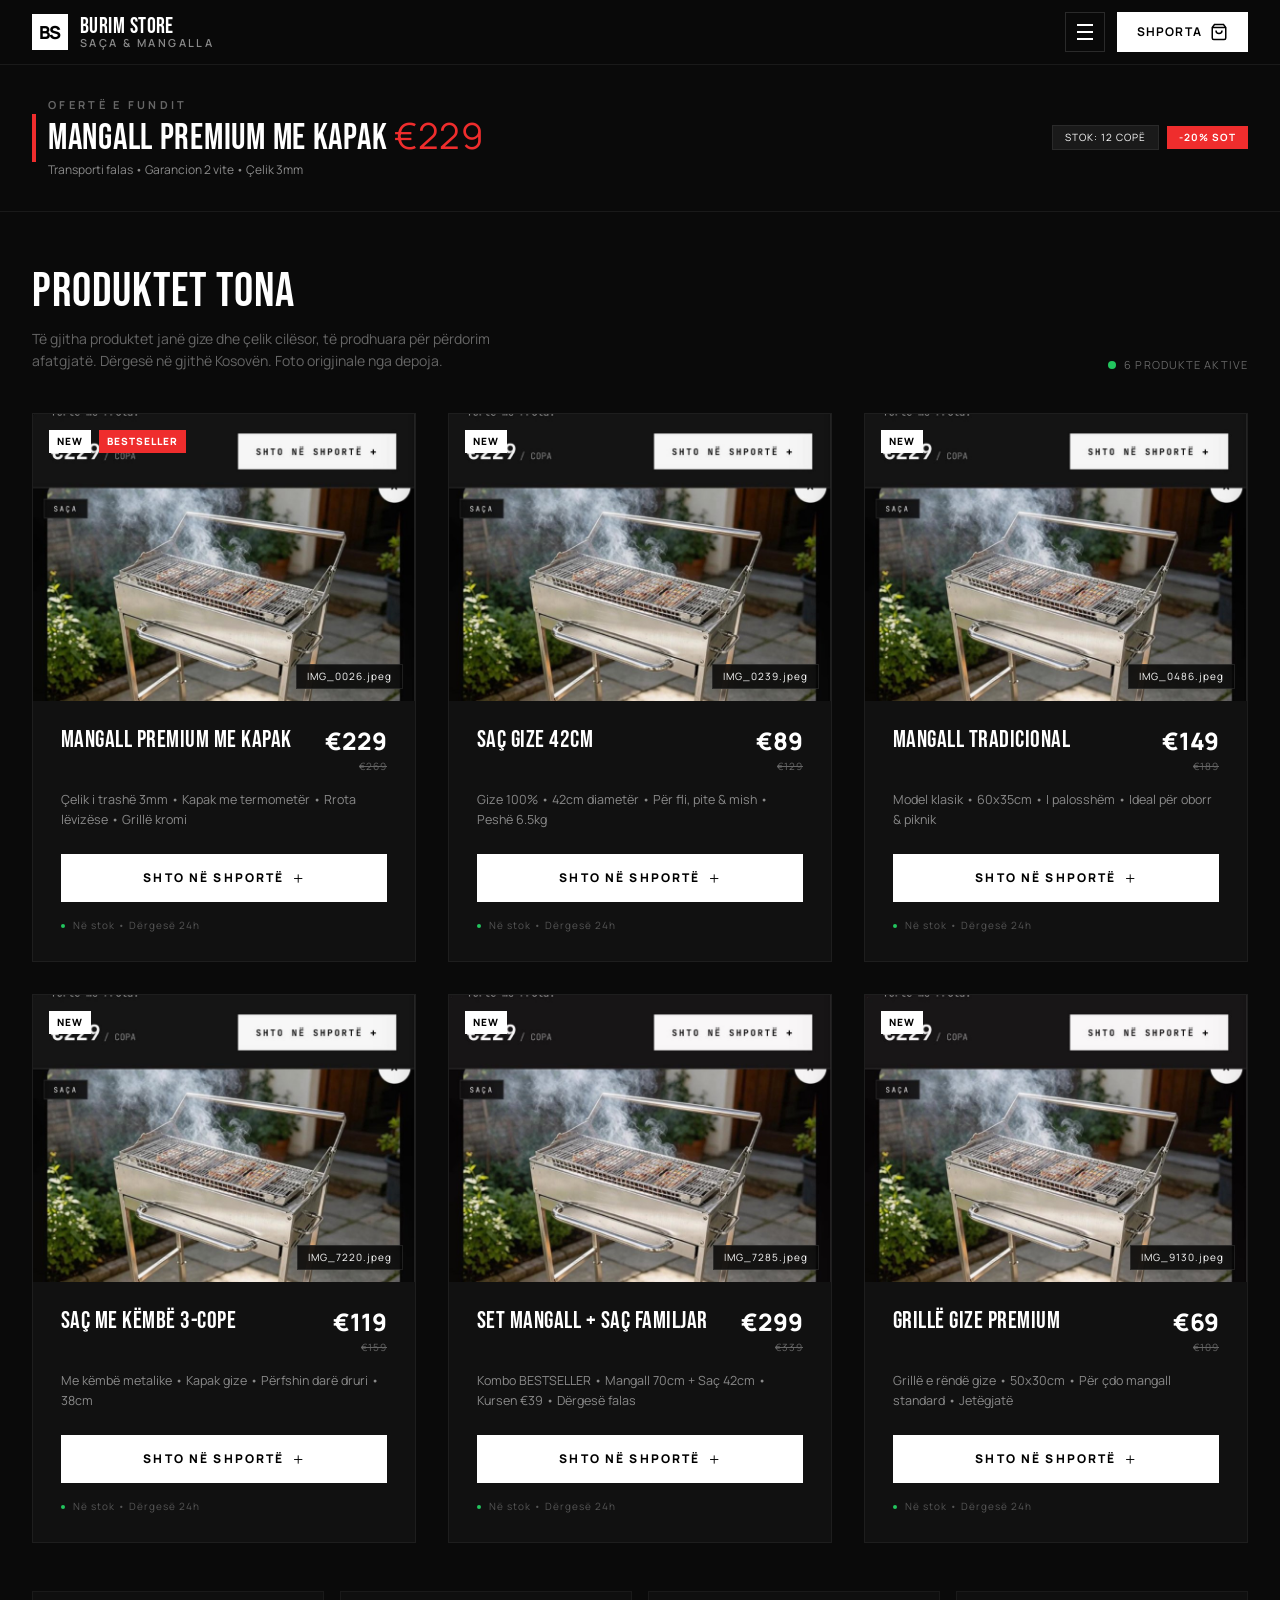
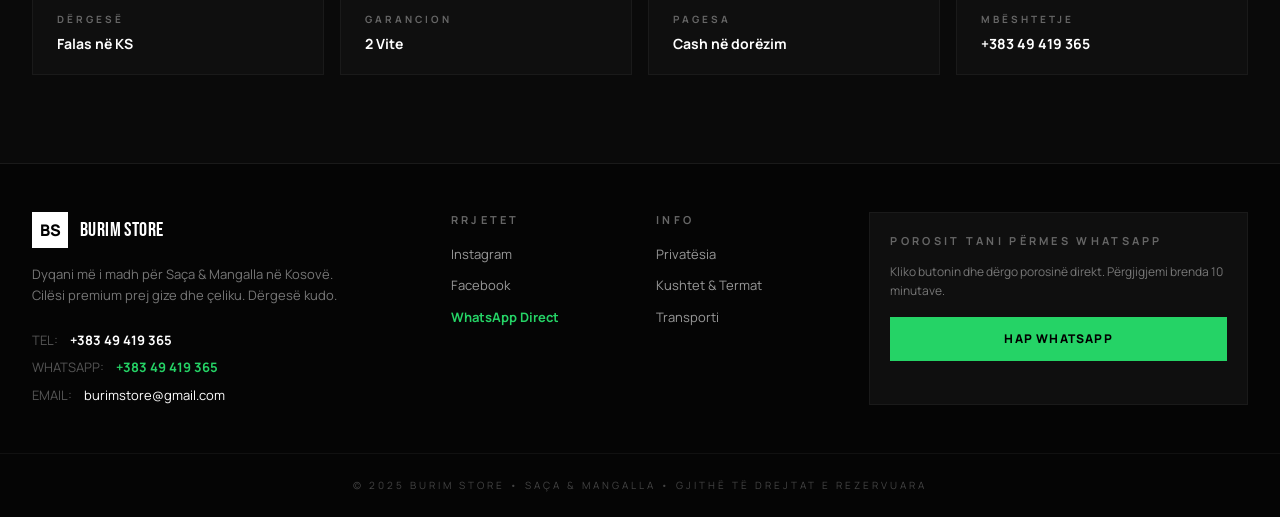
==== Index.html @ 08194bde "Create Index.html" ====
<html lang="en"><head><style>
@font-face {
  font-family: "Optimistic";
  font-style: normal;
  font-weight: 400 600;
  font-display: swap;
  src: url("/fonts/OptimisticAI_VF_Optimized.woff2") format("woff2");
}
@font-face {
  font-family: "Optimistic Mono";
  font-style: normal;
  font-weight: 400;
  font-display: swap;
  src: url("/fonts/OptimisticMono_W_TextRegular.woff2") format("woff2");
}
:where(html) {
  font-family: "Optimistic", system-ui, sans-serif;
}
:where(code, pre, kbd, samp) {
  font-family: "Optimistic Mono", ui-monospace, monospace;
}
</style>
  <meta charset="UTF-8">
  <meta name="viewport" content="width=device-width, initial-scale=1">
  <title>React Artifact</title>
  <style>@import url("https://fonts.googleapis.com/css2?family=Bebas+Neue&family=Manrope:wght@400;600;700&display=swap");*,:after,:before{--tw-border-spacing-x:0;--tw-border-spacing-y:0;--tw-translate-x:0;--tw-translate-y:0;--tw-rotate:0;--tw-skew-x:0;--tw-skew-y:0;--tw-scale-x:1;--tw-scale-y:1;--tw-pan-x: ;--tw-pan-y: ;--tw-pinch-zoom: ;--tw-scroll-snap-strictness:proximity;--tw-gradient-from-position: ;--tw-gradient-via-position: ;--tw-gradient-to-position: ;--tw-ordinal: ;--tw-slashed-zero: ;--tw-numeric-figure: ;--tw-numeric-spacing: ;--tw-numeric-fraction: ;--tw-ring-inset: ;--tw-ring-offset-width:0px;--tw-ring-offset-color:#fff;--tw-ring-color:rgba(59,130,246,.5);--tw-ring-offset-shadow:0 0 #0000;--tw-ring-shadow:0 0 #0000;--tw-shadow:0 0 #0000;--tw-shadow-colored:0 0 #0000;--tw-blur: ;--tw-brightness: ;--tw-contrast: ;--tw-grayscale: ;--tw-hue-rotate: ;--tw-invert: ;--tw-saturate: ;--tw-sepia: ;--tw-drop-shadow: ;--tw-backdrop-blur: ;--tw-backdrop-brightness: ;--tw-backdrop-contrast: ;--tw-backdrop-grayscale: ;--tw-backdrop-hue-rotate: ;--tw-backdrop-invert: ;--tw-backdrop-opacity: ;--tw-backdrop-saturate: ;--tw-backdrop-sepia: ;--tw-contain-size: ;--tw-contain-layout: ;--tw-contain-paint: ;--tw-contain-style: }::backdrop{--tw-border-spacing-x:0;--tw-border-spacing-y:0;--tw-translate-x:0;--tw-translate-y:0;--tw-rotate:0;--tw-skew-x:0;--tw-skew-y:0;--tw-scale-x:1;--tw-scale-y:1;--tw-pan-x: ;--tw-pan-y: ;--tw-pinch-zoom: ;--tw-scroll-snap-strictness:proximity;--tw-gradient-from-position: ;--tw-gradient-via-position: ;--tw-gradient-to-position: ;--tw-ordinal: ;--tw-slashed-zero: ;--tw-numeric-figure: ;--tw-numeric-spacing: ;--tw-numeric-fraction: ;--tw-ring-inset: ;--tw-ring-offset-width:0px;--tw-ring-offset-color:#fff;--tw-ring-color:rgba(59,130,246,.5);--tw-ring-offset-shadow:0 0 #0000;--tw-ring-shadow:0 0 #0000;--tw-shadow:0 0 #0000;--tw-shadow-colored:0 0 #0000;--tw-blur: ;--tw-brightness: ;--tw-contrast: ;--tw-grayscale: ;--tw-hue-rotate: ;--tw-invert: ;--tw-saturate: ;--tw-sepia: ;--tw-drop-shadow: ;--tw-backdrop-blur: ;--tw-backdrop-brightness: ;--tw-backdrop-contrast: ;--tw-backdrop-grayscale: ;--tw-backdrop-hue-rotate: ;--tw-backdrop-invert: ;--tw-backdrop-opacity: ;--tw-backdrop-saturate: ;--tw-backdrop-sepia: ;--tw-contain-size: ;--tw-contain-layout: ;--tw-contain-paint: ;--tw-contain-style: }

/*! tailwindcss v3.4.18 | MIT License | https://tailwindcss.com*/*,:after,:before{box-sizing:border-box;border:0 solid #e5e7eb}:after,:before{--tw-content:""}:host,html{line-height:1.5;-webkit-text-size-adjust:100%;-moz-tab-size:4;-o-tab-size:4;tab-size:4;font-family:ui-sans-serif,system-ui,sans-serif,Apple Color Emoji,Segoe UI Emoji,Segoe UI Symbol,Noto Color Emoji;font-feature-settings:normal;font-variation-settings:normal;-webkit-tap-highlight-color:transparent}body{margin:0;line-height:inherit}hr{height:0;color:inherit;border-top-width:1px}abbr:where([title]){-webkit-text-decoration:underline dotted;text-decoration:underline dotted}h1,h2,h3,h4,h5,h6{font-size:inherit;font-weight:inherit}a{color:inherit;text-decoration:inherit}b,strong{font-weight:bolder}code,kbd,pre,samp{font-family:ui-monospace,SFMono-Regular,Menlo,Monaco,Consolas,Liberation Mono,Courier New,monospace;font-feature-settings:normal;font-variation-settings:normal;font-size:1em}small{font-size:80%}sub,sup{font-size:75%;line-height:0;position:relative;vertical-align:baseline}sub{bottom:-.25em}sup{top:-.5em}table{text-indent:0;border-color:inherit;border-collapse:collapse}button,input,optgroup,select,textarea{font-family:inherit;font-feature-settings:inherit;font-variation-settings:inherit;font-size:100%;font-weight:inherit;line-height:inherit;letter-spacing:inherit;color:inherit;margin:0;padding:0}button,select{text-transform:none}button,input:where([type=button]),input:where([type=reset]),input:where([type=submit]){-webkit-appearance:button;background-color:transparent;background-image:none}:-moz-focusring{outline:auto}:-moz-ui-invalid{box-shadow:none}progress{vertical-align:baseline}::-webkit-inner-spin-button,::-webkit-outer-spin-button{height:auto}[type=search]{-webkit-appearance:textfield;outline-offset:-2px}::-webkit-search-decoration{-webkit-appearance:none}::-webkit-file-upload-button{-webkit-appearance:button;font:inherit}summary{display:list-item}blockquote,dd,dl,figure,h1,h2,h3,h4,h5,h6,hr,p,pre{margin:0}fieldset{margin:0}fieldset,legend{padding:0}menu,ol,ul{list-style:none;margin:0;padding:0}dialog{padding:0}textarea{resize:vertical}input::-moz-placeholder,textarea::-moz-placeholder{opacity:1;color:#9ca3af}input::placeholder,textarea::placeholder{opacity:1;color:#9ca3af}[role=button],button{cursor:pointer}:disabled{cursor:default}audio,canvas,embed,iframe,img,object,svg,video{display:block;vertical-align:middle}img,video{max-width:100%;height:auto}[hidden]:where(:not([hidden=until-found])){display:none}.container{width:100%}@media (min-width:640px){.container{max-width:640px}}@media (min-width:768px){.container{max-width:768px}}@media (min-width:1024px){.container{max-width:1024px}}@media (min-width:1280px){.container{max-width:1280px}}@media (min-width:1536px){.container{max-width:1536px}}.visible{visibility:visible}.invisible{visibility:hidden}.fixed{position:fixed}.absolute{position:absolute}.relative{position:relative}.sticky{position:sticky}.inset-0{inset:0}.-right-2{right:-.5rem}.-top-2{top:-.5rem}.bottom-3{bottom:.75rem}.bottom-6{bottom:1.5rem}.left-1\/2{left:50%}.left-4{left:1rem}.right-0{right:0}.right-3{right:.75rem}.top-0{top:0}.top-4{top:1rem}.z-40{z-index:40}.z-\[60\]{z-index:60}.z-\[80\]{z-index:80}.mx-auto{margin-left:auto;margin-right:auto}.mb-10{margin-bottom:2.5rem}.mb-4{margin-bottom:1rem}.ml-auto{margin-left:auto}.mt-1{margin-top:.25rem}.mt-1\.5{margin-top:.375rem}.mt-12{margin-top:3rem}.mt-2{margin-top:.5rem}.mt-3{margin-top:.75rem}.mt-4{margin-top:1rem}.mt-6{margin-top:1.5rem}.mt-8{margin-top:2rem}.block{display:block}.flex{display:flex}.grid{display:grid}.hidden{display:none}.aspect-\[4\/3\]{aspect-ratio:4/3}.h-1{height:.25rem}.h-10{height:2.5rem}.h-11{height:2.75rem}.h-12{height:3rem}.h-16{height:4rem}.h-2{height:.5rem}.h-20{height:5rem}.h-5{height:1.25rem}.h-7{height:1.75rem}.h-8{height:2rem}.h-9{height:2.25rem}.h-\[2px\]{height:2px}.h-\[48px\]{height:48px}.h-\[52px\]{height:52px}.h-\[64px\]{height:64px}.h-full{height:100%}.min-h-screen{min-height:100vh}.w-1{width:.25rem}.w-10{width:2.5rem}.w-16{width:4rem}.w-2{width:.5rem}.w-20{width:5rem}.w-4{width:1rem}.w-5{width:1.25rem}.w-7{width:1.75rem}.w-8{width:2rem}.w-9{width:2.25rem}.w-full{width:100%}.min-w-0{min-width:0}.max-w-\[1320px\]{max-width:1320px}.max-w-\[320px\]{max-width:320px}.max-w-\[520px\]{max-width:520px}.flex-1{flex:1 1 0%}.-translate-x-1\/2{--tw-translate-x:-50%}.-translate-x-1\/2,.translate-x-0{transform:translate(var(--tw-translate-x),var(--tw-translate-y)) rotate(var(--tw-rotate)) skewX(var(--tw-skew-x)) skewY(var(--tw-skew-y)) scaleX(var(--tw-scale-x)) scaleY(var(--tw-scale-y))}.translate-x-0{--tw-translate-x:0px}.translate-x-full{--tw-translate-x:100%;transform:translate(var(--tw-translate-x),var(--tw-translate-y)) rotate(var(--tw-rotate)) skewX(var(--tw-skew-x)) skewY(var(--tw-skew-y)) scaleX(var(--tw-scale-x)) scaleY(var(--tw-scale-y))}@keyframes pulse{50%{opacity:.5}}.animate-pulse{animation:pulse 2s cubic-bezier(.4,0,.6,1) infinite}.grid-cols-1{grid-template-columns:repeat(1,minmax(0,1fr))}.grid-cols-2{grid-template-columns:repeat(2,minmax(0,1fr))}.flex-col{flex-direction:column}.items-start{align-items:flex-start}.items-center{align-items:center}.justify-center{justify-content:center}.justify-between{justify-content:space-between}.gap-10{gap:2.5rem}.gap-2{gap:.5rem}.gap-3{gap:.75rem}.gap-4{gap:1rem}.gap-6{gap:1.5rem}.gap-8{gap:2rem}.gap-\[5px\]{gap:5px}.space-y-2>:not([hidden])~:not([hidden]){--tw-space-y-reverse:0;margin-top:calc(.5rem*(1 - var(--tw-space-y-reverse)));margin-bottom:calc(.5rem*var(--tw-space-y-reverse))}.space-y-3>:not([hidden])~:not([hidden]){--tw-space-y-reverse:0;margin-top:calc(.75rem*(1 - var(--tw-space-y-reverse)));margin-bottom:calc(.75rem*var(--tw-space-y-reverse))}.space-y-4>:not([hidden])~:not([hidden]){--tw-space-y-reverse:0;margin-top:calc(1rem*(1 - var(--tw-space-y-reverse)));margin-bottom:calc(1rem*var(--tw-space-y-reverse))}.divide-y>:not([hidden])~:not([hidden]){--tw-divide-y-reverse:0;border-top-width:calc(1px*(1 - var(--tw-divide-y-reverse)));border-bottom-width:calc(1px*var(--tw-divide-y-reverse))}.divide-\[\#1a1a1a\]>:not([hidden])~:not([hidden]){--tw-divide-opacity:1;border-color:rgb(26 26 26/var(--tw-divide-opacity,1))}.overflow-hidden{overflow:hidden}.overflow-y-auto{overflow-y:auto}.overflow-x-clip{overflow-x:clip}.rounded-full{border-radius:9999px}.border{border-width:1px}.border-b{border-bottom-width:1px}.border-l{border-left-width:1px}.border-t{border-top-width:1px}.border-\[\#111\]{--tw-border-opacity:1;border-color:rgb(17 17 17/var(--tw-border-opacity,1))}.border-\[\#1a1a1a\]{--tw-border-opacity:1;border-color:rgb(26 26 26/var(--tw-border-opacity,1))}.border-\[\#1e1e1e\]{--tw-border-opacity:1;border-color:rgb(30 30 30/var(--tw-border-opacity,1))}.border-\[\#1f1f1f\]{--tw-border-opacity:1;border-color:rgb(31 31 31/var(--tw-border-opacity,1))}.border-\[\#2a2a2a\]{--tw-border-opacity:1;border-color:rgb(42 42 42/var(--tw-border-opacity,1))}.border-black\/10{border-color:rgba(0,0,0,.1)}.border-white\/10{border-color:hsla(0,0%,100%,.1)}.bg-\[\#050505\]{--tw-bg-opacity:1;background-color:rgb(5 5 5/var(--tw-bg-opacity,1))}.bg-\[\#0a0a0a\]{--tw-bg-opacity:1;background-color:rgb(10 10 10/var(--tw-bg-opacity,1))}.bg-\[\#0a0a0a\]\/95{background-color:hsla(0,0%,4%,.95)}.bg-\[\#0f0f0f\]{--tw-bg-opacity:1;background-color:rgb(15 15 15/var(--tw-bg-opacity,1))}.bg-\[\#111111\],.bg-\[\#111\]{--tw-bg-opacity:1;background-color:rgb(17 17 17/var(--tw-bg-opacity,1))}.bg-\[\#1a1a1a\]{--tw-bg-opacity:1;background-color:rgb(26 26 26/var(--tw-bg-opacity,1))}.bg-\[\#25D366\]{--tw-bg-opacity:1;background-color:rgb(37 211 102/var(--tw-bg-opacity,1))}.bg-\[\#ef2d2d\]{--tw-bg-opacity:1;background-color:rgb(239 45 45/var(--tw-bg-opacity,1))}.bg-black\/70{background-color:rgba(0,0,0,.7)}.bg-black\/80{background-color:rgba(0,0,0,.8)}.bg-green-500{--tw-bg-opacity:1;background-color:rgb(34 197 94/var(--tw-bg-opacity,1))}.bg-white{--tw-bg-opacity:1;background-color:rgb(255 255 255/var(--tw-bg-opacity,1))}.object-cover{-o-object-fit:cover;object-fit:cover}.p-10{padding:2.5rem}.p-5{padding:1.25rem}.p-6{padding:1.5rem}.px-2{padding-left:.5rem;padding-right:.5rem}.px-2\.5{padding-left:.625rem;padding-right:.625rem}.px-3{padding-left:.75rem;padding-right:.75rem}.px-4{padding-left:1rem;padding-right:1rem}.px-5{padding-left:1.25rem;padding-right:1.25rem}.px-6{padding-left:1.5rem;padding-right:1.5rem}.py-1{padding-top:.25rem;padding-bottom:.25rem}.py-10{padding-top:2.5rem;padding-bottom:2.5rem}.py-12{padding-top:3rem;padding-bottom:3rem}.py-2{padding-top:.5rem;padding-bottom:.5rem}.py-3{padding-top:.75rem;padding-bottom:.75rem}.py-4{padding-top:1rem;padding-bottom:1rem}.py-5{padding-top:1.25rem;padding-bottom:1.25rem}.py-6{padding-top:1.5rem;padding-bottom:1.5rem}.text-left{text-align:left}.text-center{text-align:center}.text-right{text-align:right}.text-2xl{font-size:1.5rem;line-height:2rem}.text-\[10px\]{font-size:10px}.text-\[11px\]{font-size:11px}.text-\[12\.5px\]{font-size:12.5px}.text-\[12px\]{font-size:12px}.text-\[13px\]{font-size:13px}.text-\[14px\]{font-size:14px}.text-\[18px\]{font-size:18px}.text-\[20px\]{font-size:20px}.text-\[22px\]{font-size:22px}.text-\[24px\]{font-size:24px}.text-\[28px\]{font-size:28px}.text-\[36px\]{font-size:36px}.font-black{font-weight:900}.font-bold{font-weight:700}.font-light{font-weight:300}.font-normal{font-weight:400}.font-semibold{font-weight:600}.leading-\[0\.95\]{line-height:.95}.leading-\[1\.1\]{line-height:1.1}.leading-none{line-height:1}.leading-relaxed{line-height:1.625}.tracking-\[0\.02em\]{letter-spacing:.02em}.tracking-\[0\.04em\]{letter-spacing:.04em}.tracking-\[0\.15em\]{letter-spacing:.15em}.tracking-\[0\.18em\]{letter-spacing:.18em}.tracking-\[0\.22em\]{letter-spacing:.22em}.tracking-\[0\.2em\]{letter-spacing:.2em}.tracking-\[0\.3em\]{letter-spacing:.3em}.tracking-tighter{letter-spacing:-.05em}.tracking-wide{letter-spacing:.025em}.tracking-widest{letter-spacing:.1em}.text-\[\#25D366\]{--tw-text-opacity:1;color:rgb(37 211 102/var(--tw-text-opacity,1))}.text-\[\#444\]{--tw-text-opacity:1;color:rgb(68 68 68/var(--tw-text-opacity,1))}.text-\[\#555\]{--tw-text-opacity:1;color:rgb(85 85 85/var(--tw-text-opacity,1))}.text-\[\#666\]{--tw-text-opacity:1;color:rgb(102 102 102/var(--tw-text-opacity,1))}.text-\[\#777\]{--tw-text-opacity:1;color:rgb(119 119 119/var(--tw-text-opacity,1))}.text-\[\#8a8a8a\]{--tw-text-opacity:1;color:rgb(138 138 138/var(--tw-text-opacity,1))}.text-\[\#999\]{--tw-text-opacity:1;color:rgb(153 153 153/var(--tw-text-opacity,1))}.text-\[\#ef2d2d\]{--tw-text-opacity:1;color:rgb(239 45 45/var(--tw-text-opacity,1))}.text-black{--tw-text-opacity:1;color:rgb(0 0 0/var(--tw-text-opacity,1))}.text-white{--tw-text-opacity:1;color:rgb(255 255 255/var(--tw-text-opacity,1))}.line-through{text-decoration-line:line-through}.opacity-0{opacity:0}.opacity-100{opacity:1}.shadow-2xl{--tw-shadow:0 25px 50px -12px rgba(0,0,0,.25);--tw-shadow-colored:0 25px 50px -12px var(--tw-shadow-color);box-shadow:var(--tw-ring-offset-shadow,0 0 #0000),var(--tw-ring-shadow,0 0 #0000),var(--tw-shadow)}.filter{filter:var(--tw-blur) var(--tw-brightness) var(--tw-contrast) var(--tw-grayscale) var(--tw-hue-rotate) var(--tw-invert) var(--tw-saturate) var(--tw-sepia) var(--tw-drop-shadow)}.backdrop-blur{--tw-backdrop-blur:blur(8px)}.backdrop-blur,.backdrop-blur-md{backdrop-filter:var(--tw-backdrop-blur) var(--tw-backdrop-brightness) var(--tw-backdrop-contrast) var(--tw-backdrop-grayscale) var(--tw-backdrop-hue-rotate) var(--tw-backdrop-invert) var(--tw-backdrop-opacity) var(--tw-backdrop-saturate) var(--tw-backdrop-sepia)}.backdrop-blur-md{--tw-backdrop-blur:blur(12px)}.backdrop-blur-sm{--tw-backdrop-blur:blur(4px);backdrop-filter:var(--tw-backdrop-blur) var(--tw-backdrop-brightness) var(--tw-backdrop-contrast) var(--tw-backdrop-grayscale) var(--tw-backdrop-hue-rotate) var(--tw-backdrop-invert) var(--tw-backdrop-opacity) var(--tw-backdrop-saturate) var(--tw-backdrop-sepia)}.transition{transition-property:color,background-color,border-color,text-decoration-color,fill,stroke,opacity,box-shadow,transform,filter,backdrop-filter;transition-timing-function:cubic-bezier(.4,0,.2,1);transition-duration:.15s}.transition-colors{transition-property:color,background-color,border-color,text-decoration-color,fill,stroke;transition-timing-function:cubic-bezier(.4,0,.2,1);transition-duration:.15s}.transition-transform{transition-property:transform;transition-timing-function:cubic-bezier(.4,0,.2,1);transition-duration:.15s}.duration-300{transition-duration:.3s}.duration-700{transition-duration:.7s}:root{--bg:#0a0a0a;--surface:#111;--surface-2:#1a1a1a;--border:#232323;--text:#fff;--text-muted:#a1a1a1;--red:#ef2d2d;--whatsapp:#25d366}*{font-family:Manrope,system-ui,sans-serif}.display,h1,h2,h3{font-family:Bebas Neue,sans-serif;letter-spacing:.02em}body{background:var(--bg);color:var(--text);overflow-x:clip}::-webkit-scrollbar{width:6px}::-webkit-scrollbar-thumb{background:#333;border-radius:99px}.selection\:bg-white ::-moz-selection{--tw-bg-opacity:1;background-color:rgb(255 255 255/var(--tw-bg-opacity,1))}.selection\:bg-white ::selection{--tw-bg-opacity:1;background-color:rgb(255 255 255/var(--tw-bg-opacity,1))}.selection\:text-black ::-moz-selection{--tw-text-opacity:1;color:rgb(0 0 0/var(--tw-text-opacity,1))}.selection\:text-black ::selection{--tw-text-opacity:1;color:rgb(0 0 0/var(--tw-text-opacity,1))}.selection\:bg-white::-moz-selection{--tw-bg-opacity:1;background-color:rgb(255 255 255/var(--tw-bg-opacity,1))}.selection\:bg-white::selection{--tw-bg-opacity:1;background-color:rgb(255 255 255/var(--tw-bg-opacity,1))}.selection\:text-black::-moz-selection{--tw-text-opacity:1;color:rgb(0 0 0/var(--tw-text-opacity,1))}.selection\:text-black::selection{--tw-text-opacity:1;color:rgb(0 0 0/var(--tw-text-opacity,1))}.hover\:border-\[\#2a2a2a\]:hover{--tw-border-opacity:1;border-color:rgb(42 42 42/var(--tw-border-opacity,1))}.hover\:bg-\[\#1a1a1a\]:hover{--tw-bg-opacity:1;background-color:rgb(26 26 26/var(--tw-bg-opacity,1))}.hover\:bg-\[\#20bd5a\]:hover{--tw-bg-opacity:1;background-color:rgb(32 189 90/var(--tw-bg-opacity,1))}.hover\:bg-\[\#222\]:hover{--tw-bg-opacity:1;background-color:rgb(34 34 34/var(--tw-bg-opacity,1))}.hover\:bg-\[\#e5e5e5\]:hover{--tw-bg-opacity:1;background-color:rgb(229 229 229/var(--tw-bg-opacity,1))}.hover\:text-white:hover{--tw-text-opacity:1;color:rgb(255 255 255/var(--tw-text-opacity,1))}.active\:bg-\[\#d4d4d4\]:active{--tw-bg-opacity:1;background-color:rgb(212 212 212/var(--tw-bg-opacity,1))}.disabled\:cursor-not-allowed:disabled{cursor:not-allowed}.disabled\:opacity-30:disabled{opacity:.3}.group:hover .group-hover\:scale-\[1\.04\]{--tw-scale-x:1.04;--tw-scale-y:1.04;transform:translate(var(--tw-translate-x),var(--tw-translate-y)) rotate(var(--tw-rotate)) skewX(var(--tw-skew-x)) skewY(var(--tw-skew-y)) scaleX(var(--tw-scale-x)) scaleY(var(--tw-scale-y))}@media (min-width:640px){.sm\:inline{display:inline}.sm\:flex{display:flex}.sm\:hidden{display:none}.sm\:w-\[420px\]{width:420px}.sm\:flex-row{flex-direction:row}.sm\:items-end{align-items:flex-end}.sm\:items-center{align-items:center}.sm\:gap-3{gap:.75rem}.sm\:gap-8{gap:2rem}.sm\:p-6{padding:1.5rem}.sm\:p-7{padding:1.75rem}.sm\:px-5{padding-left:1.25rem;padding-right:1.25rem}.sm\:px-6{padding-left:1.5rem;padding-right:1.5rem}.sm\:py-14{padding-top:3.5rem;padding-bottom:3.5rem}.sm\:py-8{padding-top:2rem;padding-bottom:2rem}.sm\:text-\[11px\]{font-size:11px}.sm\:text-\[22px\]{font-size:22px}.sm\:text-\[24px\]{font-size:24px}.sm\:text-\[36px\]{font-size:36px}.sm\:text-\[48px\]{font-size:48px}}@media (min-width:768px){.md\:grid-cols-2{grid-template-columns:repeat(2,minmax(0,1fr))}.md\:grid-cols-3{grid-template-columns:repeat(3,minmax(0,1fr))}.md\:grid-cols-4{grid-template-columns:repeat(4,minmax(0,1fr))}}@media (min-width:1024px){.lg\:grid-cols-3{grid-template-columns:repeat(3,minmax(0,1fr))}.lg\:px-8{padding-left:2rem;padding-right:2rem}}
@import "https://fonts.googleapis.com/css2?family=Bebas+Neue&family=Manrope:wght@400;600;700&display=swap";@tailwind base;@tailwind components;@tailwind utilities;:root{--bg:#0a0a0a;--surface:#111;--surface-2:#1a1a1a;--border:#232323;--text:#fff;--text-muted:#a1a1a1;--red:#ef2d2d;--whatsapp:#25d366}*{font-family:Manrope,system-ui,-apple-system,BlinkMacSystemFont,Segoe UI,Roboto,Noto Sans,Ubuntu,Cantarell,Helvetica Neue,sans-serif}h1,h2,h3,.display{letter-spacing:.02em;font-family:Bebas Neue,sans-serif}body{background:var(--bg);color:var(--text);overflow-x:clip}::-webkit-scrollbar{width:6px}::-webkit-scrollbar-thumb{background:#333;border-radius:99px}
</style>
</head>
<body>
  <div id="root"><div class="min-h-screen bg-[#0a0a0a] text-white overflow-x-clip selection:bg-white selection:text-black" style="padding-top: var(--safe-area-inset-top); box-sizing: border-box;"><header class="sticky top-0 z-40 bg-[#0a0a0a]/95 backdrop-blur-md border-b border-[#1a1a1a]" style="top: var(--safe-area-inset-top);"><div class="max-w-[1320px] mx-auto px-4 sm:px-6 lg:px-8 h-[64px] flex items-center justify-between"><div class="flex items-center gap-3"><div class="w-9 h-9 bg-white text-black flex items-center justify-center font-black text-[18px] tracking-tighter">BS</div><div class="leading-[0.95]"><div class="display text-[20px] sm:text-[22px] leading-none tracking-[0.04em]">BURIM STORE</div><div class="text-[10px] sm:text-[11px] tracking-[0.22em] text-[#8a8a8a] font-semibold">SAÇA &amp; MANGALLA</div></div></div><div class="flex items-center gap-2 sm:gap-3"><button class="w-10 h-10 border border-[#2a2a2a] flex flex-col items-center justify-center gap-[5px] hover:bg-[#1a1a1a] transition"><span class="w-4 h-[2px] bg-white block"></span><span class="w-4 h-[2px] bg-white block"></span><span class="w-4 h-[2px] bg-white block"></span></button><button class="h-10 px-4 sm:px-5 bg-white text-black flex items-center gap-2 font-bold text-[12px] tracking-widest hover:bg-[#e5e5e5] transition relative"><span class="hidden sm:inline">SHPORTA</span><span class="sm:hidden">SHPORTA</span><svg width="18" height="18" viewBox="0 0 24 24" fill="none" stroke="currentColor" stroke-width="2"><path d="M6 2L3 6v14a2 2 0 002 2h14a2 2 0 002-2V6l-3-4z"></path><line x1="3" y1="6" x2="21" y2="6"></line><path d="M16 10a4 4 0 01-8 0"></path></svg></button></div></div></header><div class="border-b border-[#1a1a1a] bg-[#0a0a0a]"><div class="max-w-[1320px] mx-auto px-4 sm:px-6 lg:px-8 py-6 sm:py-8 flex flex-col sm:flex-row sm:items-center justify-between gap-3"><div class="flex items-center gap-3"><div class="w-1 h-12 bg-[#ef2d2d]"></div><div><div class="text-[11px] tracking-[0.3em] text-[#666] font-bold">OFERTË E FUNDIT</div><div class="display text-[28px] sm:text-[36px] leading-none mt-1">MANGALL PREMIUM ME KAPAK <span class="text-[#ef2d2d]">€229</span></div><div class="text-[12px] text-[#8a8a8a] mt-1">Transporti falas • Garancion 2 vite • Çelik 3mm</div></div></div><div class="flex items-center gap-2 text-[10px] tracking-widest"><span class="px-3 py-1 bg-[#1a1a1a] border border-[#2a2a2a]">STOK: 12 COPË</span><span class="px-3 py-1 bg-[#ef2d2d] text-white font-bold">-20% SOT</span></div></div></div><main id="produktet" class="max-w-[1320px] mx-auto px-4 sm:px-6 lg:px-8 py-10 sm:py-14"><div class="flex flex-col sm:flex-row sm:items-end justify-between gap-4 mb-10"><div><h2 class="display text-[36px] sm:text-[48px] leading-none">PRODUKTET TONA</h2><p class="text-[#666] text-[14px] mt-3 max-w-[520px] leading-relaxed">Të gjitha produktet janë gize dhe çelik cilësor, të prodhuara për përdorim afatgjatë. Dërgesë në gjithë Kosovën. Foto origjinale nga depoja.</p></div><div class="hidden sm:flex items-center gap-2 text-[11px] tracking-widest text-[#666]"><span class="w-2 h-2 bg-green-500 rounded-full animate-pulse"></span>6 PRODUKTE AKTIVE</div></div><div class="grid grid-cols-1 md:grid-cols-2 lg:grid-cols-3 gap-6 sm:gap-8"><div class="bg-[#111111] border border-[#1e1e1e] group flex flex-col hover:border-[#2a2a2a] transition-colors"><div class="relative aspect-[4/3] overflow-hidden bg-[#111]"><img src="[data-uri]" alt="MANGALL PREMIUM ME KAPAK" class="w-full h-full object-cover group-hover:scale-[1.04] transition duration-700"><div class="absolute top-4 left-4 flex gap-2"><span class="bg-white text-black text-[10px] font-black tracking-widest px-2 py-1">NEW</span><span class="bg-[#ef2d2d] text-white text-[10px] font-black tracking-widest px-2 py-1">BESTSELLER</span></div><div class="absolute bottom-3 right-3 bg-black/80 backdrop-blur px-2.5 py-1 text-[10px] tracking-widest border border-white/10">IMG_0026.jpeg</div></div><div class="p-6 sm:p-7 flex flex-col flex-1"><div class="flex items-start justify-between gap-4"><h3 class="display text-[22px] sm:text-[24px] leading-[0.95] tracking-[0.02em] flex-1">MANGALL PREMIUM ME KAPAK</h3><div class="text-right"><div class="text-[24px] font-black leading-none">€229</div><div class="text-[10px] text-[#666] tracking-widest line-through mt-1.5">€269</div></div></div><p class="text-[12.5px] text-[#8a8a8a] leading-relaxed mt-4 flex-1">Çelik i trashë 3mm • Kapak me termometër • Rrota lëvizëse • Grillë kromi</p><div class="mt-6 flex gap-2"><button class="flex-1 h-[48px] bg-white text-black font-black text-[12px] tracking-[0.18em] flex items-center justify-center gap-2 hover:bg-[#e5e5e5] active:bg-[#d4d4d4] transition">SHTO NË SHPORTË <span class="text-[18px] leading-none font-light">+</span></button></div><div class="mt-4 flex items-center gap-2 text-[10px] tracking-widest text-[#555]"><span class="w-1 h-1 bg-green-500 rounded-full"></span>Në stok • Dërgesë 24h</div></div></div><div class="bg-[#111111] border border-[#1e1e1e] group flex flex-col hover:border-[#2a2a2a] transition-colors"><div class="relative aspect-[4/3] overflow-hidden bg-[#111]"><img src="[data-uri]" alt="SAÇ GIZE 42CM" class="w-full h-full object-cover group-hover:scale-[1.04] transition duration-700"><div class="absolute top-4 left-4 flex gap-2"><span class="bg-white text-black text-[10px] font-black tracking-widest px-2 py-1">NEW</span></div><div class="absolute bottom-3 right-3 bg-black/80 backdrop-blur px-2.5 py-1 text-[10px] tracking-widest border border-white/10">IMG_0239.jpeg</div></div><div class="p-6 sm:p-7 flex flex-col flex-1"><div class="flex items-start justify-between gap-4"><h3 class="display text-[22px] sm:text-[24px] leading-[0.95] tracking-[0.02em] flex-1">SAÇ GIZE 42CM</h3><div class="text-right"><div class="text-[24px] font-black leading-none">€89</div><div class="text-[10px] text-[#666] tracking-widest line-through mt-1.5">€129</div></div></div><p class="text-[12.5px] text-[#8a8a8a] leading-relaxed mt-4 flex-1">Gize 100% • 42cm diametër • Për fli, pite &amp; mish • Peshë 6.5kg</p><div class="mt-6 flex gap-2"><button class="flex-1 h-[48px] bg-white text-black font-black text-[12px] tracking-[0.18em] flex items-center justify-center gap-2 hover:bg-[#e5e5e5] active:bg-[#d4d4d4] transition">SHTO NË SHPORTË <span class="text-[18px] leading-none font-light">+</span></button></div><div class="mt-4 flex items-center gap-2 text-[10px] tracking-widest text-[#555]"><span class="w-1 h-1 bg-green-500 rounded-full"></span>Në stok • Dërgesë 24h</div></div></div><div class="bg-[#111111] border border-[#1e1e1e] group flex flex-col hover:border-[#2a2a2a] transition-colors"><div class="relative aspect-[4/3] overflow-hidden bg-[#111]"><img src="[data-uri]" alt="MANGALL TRADICIONAL" class="w-full h-full object-cover group-hover:scale-[1.04] transition duration-700"><div class="absolute top-4 left-4 flex gap-2"><span class="bg-white text-black text-[10px] font-black tracking-widest px-2 py-1">NEW</span></div><div class="absolute bottom-3 right-3 bg-black/80 backdrop-blur px-2.5 py-1 text-[10px] tracking-widest border border-white/10">IMG_0486.jpeg</div></div><div class="p-6 sm:p-7 flex flex-col flex-1"><div class="flex items-start justify-between gap-4"><h3 class="display text-[22px] sm:text-[24px] leading-[0.95] tracking-[0.02em] flex-1">MANGALL TRADICIONAL</h3><div class="text-right"><div class="text-[24px] font-black leading-none">€149</div><div class="text-[10px] text-[#666] tracking-widest line-through mt-1.5">€189</div></div></div><p class="text-[12.5px] text-[#8a8a8a] leading-relaxed mt-4 flex-1">Model klasik • 60x35cm • I palosshëm • Ideal për oborr &amp; piknik</p><div class="mt-6 flex gap-2"><button class="flex-1 h-[48px] bg-white text-black font-black text-[12px] tracking-[0.18em] flex items-center justify-center gap-2 hover:bg-[#e5e5e5] active:bg-[#d4d4d4] transition">SHTO NË SHPORTË <span class="text-[18px] leading-none font-light">+</span></button></div><div class="mt-4 flex items-center gap-2 text-[10px] tracking-widest text-[#555]"><span class="w-1 h-1 bg-green-500 rounded-full"></span>Në stok • Dërgesë 24h</div></div></div><div class="bg-[#111111] border border-[#1e1e1e] group flex flex-col hover:border-[#2a2a2a] transition-colors"><div class="relative aspect-[4/3] overflow-hidden bg-[#111]"><img src="[data-uri]" alt="SAÇ ME KËMBË 3-COPE" class="w-full h-full object-cover group-hover:scale-[1.04] transition duration-700"><div class="absolute top-4 left-4 flex gap-2"><span class="bg-white text-black text-[10px] font-black tracking-widest px-2 py-1">NEW</span></div><div class="absolute bottom-3 right-3 bg-black/80 backdrop-blur px-2.5 py-1 text-[10px] tracking-widest border border-white/10">IMG_7220.jpeg</div></div><div class="p-6 sm:p-7 flex flex-col flex-1"><div class="flex items-start justify-between gap-4"><h3 class="display text-[22px] sm:text-[24px] leading-[0.95] tracking-[0.02em] flex-1">SAÇ ME KËMBË 3-COPE</h3><div class="text-right"><div class="text-[24px] font-black leading-none">€119</div><div class="text-[10px] text-[#666] tracking-widest line-through mt-1.5">€159</div></div></div><p class="text-[12.5px] text-[#8a8a8a] leading-relaxed mt-4 flex-1">Me këmbë metalike • Kapak gize • Përfshin darë druri • 38cm</p><div class="mt-6 flex gap-2"><button class="flex-1 h-[48px] bg-white text-black font-black text-[12px] tracking-[0.18em] flex items-center justify-center gap-2 hover:bg-[#e5e5e5] active:bg-[#d4d4d4] transition">SHTO NË SHPORTË <span class="text-[18px] leading-none font-light">+</span></button></div><div class="mt-4 flex items-center gap-2 text-[10px] tracking-widest text-[#555]"><span class="w-1 h-1 bg-green-500 rounded-full"></span>Në stok • Dërgesë 24h</div></div></div><div class="bg-[#111111] border border-[#1e1e1e] group flex flex-col hover:border-[#2a2a2a] transition-colors"><div class="relative aspect-[4/3] overflow-hidden bg-[#111]"><img src="[data-uri]" alt="SET MANGALL + SAÇ FAMILJAR" class="w-full h-full object-cover group-hover:scale-[1.04] transition duration-700"><div class="absolute top-4 left-4 flex gap-2"><span class="bg-white text-black text-[10px] font-black tracking-widest px-2 py-1">NEW</span></div><div class="absolute bottom-3 right-3 bg-black/80 backdrop-blur px-2.5 py-1 text-[10px] tracking-widest border border-white/10">IMG_7285.jpeg</div></div><div class="p-6 sm:p-7 flex flex-col flex-1"><div class="flex items-start justify-between gap-4"><h3 class="display text-[22px] sm:text-[24px] leading-[0.95] tracking-[0.02em] flex-1">SET MANGALL + SAÇ FAMILJAR</h3><div class="text-right"><div class="text-[24px] font-black leading-none">€299</div><div class="text-[10px] text-[#666] tracking-widest line-through mt-1.5">€339</div></div></div><p class="text-[12.5px] text-[#8a8a8a] leading-relaxed mt-4 flex-1">Kombo BESTSELLER • Mangall 70cm + Saç 42cm • Kursen €39 • Dërgesë falas</p><div class="mt-6 flex gap-2"><button class="flex-1 h-[48px] bg-white text-black font-black text-[12px] tracking-[0.18em] flex items-center justify-center gap-2 hover:bg-[#e5e5e5] active:bg-[#d4d4d4] transition">SHTO NË SHPORTË <span class="text-[18px] leading-none font-light">+</span></button></div><div class="mt-4 flex items-center gap-2 text-[10px] tracking-widest text-[#555]"><span class="w-1 h-1 bg-green-500 rounded-full"></span>Në stok • Dërgesë 24h</div></div></div><div class="bg-[#111111] border border-[#1e1e1e] group flex flex-col hover:border-[#2a2a2a] transition-colors"><div class="relative aspect-[4/3] overflow-hidden bg-[#111]"><img src="[data-uri]" alt="GRILLË GIZE PREMIUM" class="w-full h-full object-cover group-hover:scale-[1.04] transition duration-700"><div class="absolute top-4 left-4 flex gap-2"><span class="bg-white text-black text-[10px] font-black tracking-widest px-2 py-1">NEW</span></div><div class="absolute bottom-3 right-3 bg-black/80 backdrop-blur px-2.5 py-1 text-[10px] tracking-widest border border-white/10">IMG_9130.jpeg</div></div><div class="p-6 sm:p-7 flex flex-col flex-1"><div class="flex items-start justify-between gap-4"><h3 class="display text-[22px] sm:text-[24px] leading-[0.95] tracking-[0.02em] flex-1">GRILLË GIZE PREMIUM</h3><div class="text-right"><div class="text-[24px] font-black leading-none">€69</div><div class="text-[10px] text-[#666] tracking-widest line-through mt-1.5">€109</div></div></div><p class="text-[12.5px] text-[#8a8a8a] leading-relaxed mt-4 flex-1">Grillë e rëndë gize • 50x30cm • Për çdo mangall standard • Jetëgjatë</p><div class="mt-6 flex gap-2"><button class="flex-1 h-[48px] bg-white text-black font-black text-[12px] tracking-[0.18em] flex items-center justify-center gap-2 hover:bg-[#e5e5e5] active:bg-[#d4d4d4] transition">SHTO NË SHPORTË <span class="text-[18px] leading-none font-light">+</span></button></div><div class="mt-4 flex items-center gap-2 text-[10px] tracking-widest text-[#555]"><span class="w-1 h-1 bg-green-500 rounded-full"></span>Në stok • Dërgesë 24h</div></div></div></div><div class="mt-12 grid grid-cols-2 md:grid-cols-4 gap-4"><div class="bg-[#0f0f0f] border border-[#1a1a1a] px-6 py-5"><div class="text-[10px] tracking-[0.3em] text-[#666] font-bold">DËRGESË</div><div class="text-[14px] font-bold mt-1.5">Falas në KS</div></div><div class="bg-[#0f0f0f] border border-[#1a1a1a] px-6 py-5"><div class="text-[10px] tracking-[0.3em] text-[#666] font-bold">GARANCION</div><div class="text-[14px] font-bold mt-1.5">2 Vite</div></div><div class="bg-[#0f0f0f] border border-[#1a1a1a] px-6 py-5"><div class="text-[10px] tracking-[0.3em] text-[#666] font-bold">PAGESA</div><div class="text-[14px] font-bold mt-1.5">Cash në dorëzim</div></div><div class="bg-[#0f0f0f] border border-[#1a1a1a] px-6 py-5"><div class="text-[10px] tracking-[0.3em] text-[#666] font-bold">MBËSHTETJE</div><div class="text-[14px] font-bold mt-1.5">+383 49 419 365</div></div></div></main><footer id="kontakt" class="border-t border-[#1a1a1a] bg-[#050505] mt-8"><div class="max-w-[1320px] mx-auto px-4 sm:px-6 lg:px-8 py-12 grid grid-cols-1 md:grid-cols-3 gap-10"><div><div class="flex items-center gap-3"><div class="w-9 h-9 bg-white text-black flex items-center justify-center font-black">BS</div><div class="display text-[20px]">BURIM STORE</div></div><p class="text-[13px] text-[#777] leading-relaxed mt-4 max-w-[320px]">Dyqani më i madh për Saça &amp; Mangalla në Kosovë. Cilësi premium prej gize dhe çeliku. Dërgesë kudo.</p><div class="mt-6 space-y-2 text-[13px]"><div class="flex gap-3"><span class="text-[#555]">TEL:</span><span class="font-bold">+383 49 419 365</span></div><div class="flex gap-3"><span class="text-[#555]">WHATSAPP:</span><span class="font-bold text-[#25D366]">+383 49 419 365</span></div><div class="flex gap-3"><span class="text-[#555]">EMAIL:</span><span>burimstore@gmail.com</span></div></div></div><div class="grid grid-cols-2 gap-8"><div><div class="text-[11px] tracking-[0.3em] text-[#666] font-bold mb-4">RRJETET</div><div class="space-y-3 text-[13px]"><a href="https://instagram.com" target="_blank" rel="noopener" class="block hover:text-white text-[#999] transition">Instagram</a><a href="https://facebook.com" target="_blank" rel="noopener" class="block hover:text-white text-[#999] transition">Facebook</a><a href="https://wa.me/38349419365" target="_blank" rel="noopener" class="block text-[#25D366] font-bold">WhatsApp Direct</a></div></div><div><div class="text-[11px] tracking-[0.3em] text-[#666] font-bold mb-4">INFO</div><div class="space-y-3 text-[13px] text-[#999]"><button class="block hover:text-white text-left">Privatësia</button><button class="block hover:text-white text-left">Kushtet &amp; Termat</button><button class="block hover:text-white text-left">Transporti</button></div></div></div><div class="bg-[#0f0f0f] border border-[#1a1a1a] p-5"><div class="text-[11px] tracking-[0.3em] text-[#666] font-bold">POROSIT TANI PËRMES WHATSAPP</div><p class="text-[12px] text-[#777] mt-3 leading-relaxed">Kliko butonin dhe dërgo porosinë direkt. Përgjigjemi brenda 10 minutave.</p><button class="mt-4 w-full h-11 bg-[#25D366] text-black font-black text-[12px] tracking-widest hover:bg-[#20bd5a] transition">HAP WHATSAPP</button></div></div><div class="border-t border-[#111] py-6 text-center text-[10px] tracking-[0.3em] text-[#444]">© 2025 BURIM STORE • SAÇA &amp; MANGALLA • GJITHË TË DREJTAT E REZERVUARA</div></footer><div class="fixed inset-0 z-[60] transition invisible"><div class="absolute inset-0 bg-black/70 backdrop-blur-sm transition opacity-0"></div><div class="absolute top-0 right-0 h-full w-full sm:w-[420px] bg-[#0f0f0f] border-l border-[#1f1f1f] flex flex-col transition-transform duration-300 translate-x-full"><div class="h-[64px] px-6 flex items-center justify-between border-b border-[#1f1f1f] bg-[#0a0a0a]"><div class="flex items-center gap-3"><div class="display text-[22px] tracking-widest">SHPORTA</div></div><button class="w-8 h-8 border border-[#2a2a2a] flex items-center justify-center hover:bg-[#1a1a1a]">✕</button></div><div class="flex-1 overflow-y-auto"><div class="p-10 text-center"><div class="w-16 h-16 mx-auto bg-[#1a1a1a] rounded-full flex items-center justify-center text-2xl">🛒</div><div class="mt-4 font-bold tracking-widest text-[12px]">SHPORTA ËSHTË BOSH</div><p class="text-[12px] text-[#666] mt-2">Shto produkte për të vazhduar me porosi.</p><button class="mt-6 h-11 px-6 bg-white text-black font-black text-[11px] tracking-widest">VAZHDO ME BLERJE</button></div></div><div class="border-t border-[#1f1f1f] bg-[#0a0a0a] p-5 sm:p-6 space-y-4"><div class="flex justify-between text-[12px] tracking-widest"><span class="text-[#777]">NËNTOTALI</span><span class="font-bold">€0</span></div><div class="flex justify-between text-[14px] tracking-widest font-black"><span>TOTALI</span><span>€0</span></div><div class="text-[10px] text-[#555] tracking-wide">Transporti llogaritet në WhatsApp • Pagesa cash</div><button class="w-full h-12 bg-white text-black font-black text-[11px] tracking-[0.2em] hover:bg-[#e5e5e5] transition">VAZHDO ME BLERJE</button><button disabled="" class="w-full h-[52px] bg-[#25D366] text-black font-black text-[12px] tracking-[0.15em] flex items-center justify-center gap-2 hover:bg-[#20bd5a] disabled:opacity-30 disabled:cursor-not-allowed transition"><svg width="18" height="18" viewBox="0 0 24 24" fill="currentColor"><path d="M19.05 4.91A9.82 9.82 0 0012.04 2a9.86 9.86 0 00-8.5 14.97L2 22l5.18-1.36a9.86 9.86 0 004.86 1.27h.01A9.88 9.88 0 0022 12.04 9.78 9.78 0 0019.05 4.91zM12.05 20.1a7.9 7.9 0 01-4.03-1.1l-.29-.17-3.08.81.82-3-1.9-1.9A7.92 7.92 0 1112.05 20.1zm4.41-5.92c-.24-.12-1.42-.7-1.64-.78s-.38-.12-.54.12-.62.78-.76.94-.28.18-.52.06a6.57 6.57 0 01-1.93-1.2 7.3 7.3 0 01-1.35-1.68c-.14-.25 0-.38.1-.5s.24-.28.36-.42a1.6 1.6 0 00.24-.4.45.45 0 000-.42c-.06-.12-.54-1.3-.74-1.78s-.4-.4-.54-.4h-.46c-.16 0-.42.06-.64.3s-.84.82-.84 2 .86 2.32.98 2.48.68 1.04 1.65 1.46a6.78 6.78 0 002.02.94c.24.08.9.3 1.28.12s1.2-.5 1.37-.98.17-.9.12-.98-.2-.14-.44-.26z"></path></svg>DËRGO POROSINË PËRMES WHATSAPP</button><div class="text-center text-[10px] tracking-widest text-[#444]">+383 49 419 365 • wa.me/38349419365</div></div></div></div></div></div>
  
  <script type="module">var LU=Object.create;var{getPrototypeOf:OU,defineProperty:Nr,getOwnPropertyNames:MU}=Object;var JU=Object.prototype.hasOwnProperty;var ct=(e,t,n)=>{n=e!=null?LU(OU(e)):{};let o=t||!e||!e.__esModule?Nr(n,"default",{value:e,enumerable:!0}):n;for(let r of MU(e))if(!JU.call(o,r))Nr(o,r,{get:()=>e[r],enumerable:!0});return o};var uo=(e,t)=>()=>(t||e((t={exports:{}}).exports,t),t.exports);var IU=(e,t)=>{for(var n in t)Nr(e,n,{get:t[n],enumerable:!0,configurable:!0,set:(o)=>t[n]=()=>o})};var YU=(e,t)=>()=>(e&&(t=e(e=0)),t);var fn=uo((UF)=>{var Fn=Symbol.for("react.element"),EU=Symbol.for("react.portal"),ZU=Symbol.for("react.fragment"),bU=Symbol.for("react.strict_mode"),_U=Symbol.for("react.profiler"),$U=Symbol.for("react.provider"),eF=Symbol.for("react.context"),tF=Symbol.for("react.forward_ref"),nF=Symbol.for("react.suspense"),oF=Symbol.for("react.memo"),rF=Symbol.for("react.lazy"),tl=Symbol.iterator;function AF(e){if(e===null||typeof e!=="object")return null;return e=tl&&e[tl]||e["@@iterator"],typeof e==="function"?e:null}var rl={isMounted:function(){return!1},enqueueForceUpdate:function(){},enqueueReplaceState:function(){},enqueueSetState:function(){}},Al=Object.assign,il={};function Qt(e,t,n){this.props=e,this.context=t,this.refs=il,this.updater=n||rl}Qt.prototype.isReactComponent={};Qt.prototype.setState=function(e,t){if(typeof e!=="object"&&typeof e!=="function"&&e!=null)throw Error("setState(...): takes an object of state variables to update or a function which returns an object of state variables.");this.updater.enqueueSetState(this,e,t,"setState")};Qt.prototype.forceUpdate=function(e){this.updater.enqueueForceUpdate(this,e,"forceUpdate")};function ll(){}ll.prototype=Qt.prototype;function Qr(e,t,n){this.props=e,this.context=t,this.refs=il,this.updater=n||rl}var xr=Qr.prototype=new ll;xr.constructor=Qr;Al(xr,Qt.prototype);xr.isPureReactComponent=!0;var nl=Array.isArray,ul=Object.prototype.hasOwnProperty,Wr={current:null},al={key:!0,ref:!0,__self:!0,__source:!0};function Ul(e,t,n){var o,r={},A=null,i=null;if(t!=null)for(o in t.ref!==void 0&&(i=t.ref),t.key!==void 0&&(A=""+t.key),t)ul.call(t,o)&&!al.hasOwnProperty(o)&&(r[o]=t[o]);var l=arguments.length-2;if(l===1)r.children=n;else if(1<l){for(var a=Array(l),f=0;f<l;f++)a[f]=arguments[f+2];r.children=a}if(e&&e.defaultProps)for(o in l=e.defaultProps,l)r[o]===void 0&&(r[o]=l[o]);return{$$typeof:Fn,type:e,key:A,ref:i,props:r,_owner:Wr.current}}function iF(e,t){return{$$typeof:Fn,type:e.type,key:t,ref:e.ref,props:e.props,_owner:e._owner}}function zr(e){return typeof e==="object"&&e!==null&&e.$$typeof===Fn}function lF(e){var t={"=":"=0",":":"=2"};return"$"+e.replace(/[=:]/g,function(n){return t[n]})}var ol=/\/+/g;function jr(e,t){return typeof e==="object"&&e!==null&&e.key!=null?lF(""+e.key):t.toString(36)}function Uo(e,t,n,o,r){var A=typeof e;if(A==="undefined"||A==="boolean")e=null;var i=!1;if(e===null)i=!0;else switch(A){case"string":case"number":i=!0;break;case"object":switch(e.$$typeof){case Fn:case EU:i=!0}}if(i)return i=e,r=r(i),e=o===""?"."+jr(i,0):o,nl(r)?(n="",e!=null&&(n=e.replace(ol,"$&/")+"/"),Uo(r,t,n,"",function(f){return f})):r!=null&&(zr(r)&&(r=iF(r,n+(!r.key||i&&i.key===r.key?"":(""+r.key).replace(ol,"$&/")+"/")+e)),t.push(r)),1;if(i=0,o=o===""?".":o+":",nl(e))for(var l=0;l<e.length;l++){A=e[l];var a=o+jr(A,l);i+=Uo(A,t,n,a,r)}else if(a=AF(e),typeof a==="function")for(e=a.call(e),l=0;!(A=e.next()).done;)A=A.value,a=o+jr(A,l++),i+=Uo(A,t,n,a,r);else if(A==="object")throw t=String(e),Error("Objects are not valid as a React child (found: "+(t==="[object Object]"?"object with keys {"+Object.keys(e).join(", ")+"}":t)+"). If you meant to render a collection of children, use an array instead.");return i}function ao(e,t,n){if(e==null)return e;var o=[],r=0;return Uo(e,o,"","",function(A){return t.call(n,A,r++)}),o}function uF(e){if(e._status===-1){var t=e._result;t=t(),t.then(function(n){if(e._status===0||e._status===-1)e._status=1,e._result=n},function(n){if(e._status===0||e._status===-1)e._status=2,e._result=n}),e._status===-1&&(e._status=0,e._result=t)}if(e._status===1)return e._result.default;throw e._result}var ne={current:null},Fo={transition:null},aF={ReactCurrentDispatcher:ne,ReactCurrentBatchConfig:Fo,ReactCurrentOwner:Wr};function Fl(){throw Error("act(...) is not supported in production builds of React.")}UF.Children={map:ao,forEach:function(e,t,n){ao(e,function(){t.apply(this,arguments)},n)},count:function(e){var t=0;return ao(e,function(){t++}),t},toArray:function(e){return ao(e,function(t){return t})||[]},only:function(e){if(!zr(e))throw Error("React.Children.only expected to receive a single React element child.");return e}};UF.Component=Qt;UF.Fragment=ZU;UF.Profiler=_U;UF.PureComponent=Qr;UF.StrictMode=bU;UF.Suspense=nF;UF.__SECRET_INTERNALS_DO_NOT_USE_OR_YOU_WILL_BE_FIRED=aF;UF.act=Fl;UF.cloneElement=function(e,t,n){if(e===null||e===void 0)throw Error("React.cloneElement(...): The argument must be a React element, but you passed "+e+".");var o=Al({},e.props),r=e.key,A=e.ref,i=e._owner;if(t!=null){if(t.ref!==void 0&&(A=t.ref,i=Wr.current),t.key!==void 0&&(r=""+t.key),e.type&&e.type.defaultProps)var l=e.type.defaultProps;for(a in t)ul.call(t,a)&&!al.hasOwnProperty(a)&&(o[a]=t[a]===void 0&&l!==void 0?l[a]:t[a])}var a=arguments.length-2;if(a===1)o.children=n;else if(1<a){l=Array(a);for(var f=0;f<a;f++)l[f]=arguments[f+2];o.children=l}return{$$typeof:Fn,type:e.type,key:r,ref:A,props:o,_owner:i}};UF.createContext=function(e){return e={$$typeof:eF,_currentValue:e,_currentValue2:e,_threadCount:0,Provider:null,Consumer:null,_defaultValue:null,_globalName:null},e.Provider={$$typeof:$U,_context:e},e.Consumer=e};UF.createElement=Ul;UF.createFactory=function(e){var t=Ul.bind(null,e);return t.type=e,t};UF.createRef=function(){return{current:null}};UF.forwardRef=function(e){return{$$typeof:tF,render:e}};UF.isValidElement=zr;UF.lazy=function(e){return{$$typeof:rF,_payload:{_status:-1,_result:e},_init:uF}};UF.memo=function(e,t){return{$$typeof:oF,type:e,compare:t===void 0?null:t}};UF.startTransition=function(e){var t=Fo.transition;Fo.transition={};try{e()}finally{Fo.transition=t}};UF.unstable_act=Fl;UF.useCallback=function(e,t){return ne.current.useCallback(e,t)};UF.useContext=function(e){return ne.current.useContext(e)};UF.useDebugValue=function(){};UF.useDeferredValue=function(e){return ne.current.useDeferredValue(e)};UF.useEffect=function(e,t){return ne.current.useEffect(e,t)};UF.useId=function(){return ne.current.useId()};UF.useImperativeHandle=function(e,t,n){return ne.current.useImperativeHandle(e,t,n)};UF.useInsertionEffect=function(e,t){return ne.current.useInsertionEffect(e,t)};UF.useLayoutEffect=function(e,t){return ne.current.useLayoutEffect(e,t)};UF.useMemo=function(e,t){return ne.current.useMemo(e,t)};UF.useReducer=function(e,t,n){return ne.current.useReducer(e,t,n)};UF.useRef=function(e){return ne.current.useRef(e)};UF.useState=function(e){return ne.current.useState(e)};UF.useSyncExternalStore=function(e,t,n){return ne.current.useSyncExternalStore(e,t,n)};UF.useTransition=function(){return ne.current.useTransition()};UF.version="18.3.1"});var dl=uo((YF)=>{function qr(e,t){var n=e.length;e.push(t);e:for(;0<n;){var o=n-1>>>1,r=e[o];if(0<fo(r,t))e[o]=t,e[n]=r,n=o;else break e}}function Be(e){return e.length===0?null:e[0]}function co(e){if(e.length===0)return null;var t=e[0],n=e.pop();if(n!==t){e[0]=n;e:for(var o=0,r=e.length,A=r>>>1;o<A;){var i=2*(o+1)-1,l=e[i],a=i+1,f=e[a];if(0>fo(l,n))a<r&&0>fo(f,l)?(e[o]=f,e[a]=n,o=a):(e[o]=l,e[i]=n,o=i);else if(a<r&&0>fo(f,n))e[o]=f,e[a]=n,o=a;else break e}}return t}function fo(e,t){var n=e.sortIndex-t.sortIndex;return n!==0?n:e.id-t.id}if(typeof performance==="object"&&typeof performance.now==="function")Dr=performance,YF.unstable_now=function(){return Dr.now()};else so=Date,Tr=so.now(),YF.unstable_now=function(){return so.now()-Tr};var Dr,so,Tr,Qe=[],Ee=[],IF=1,pe=null,b=3,po=!1,pt=!1,Kn=!1,sl=typeof setTimeout==="function"?setTimeout:null,Kl=typeof clearTimeout==="function"?clearTimeout:null,fl=typeof setImmediate<"u"?setImmediate:null;typeof navigator<"u"&&navigator.scheduling!==void 0&&navigator.scheduling.isInputPending!==void 0&&navigator.scheduling.isInputPending.bind(navigator.scheduling);function Xr(e){for(var t=Be(Ee);t!==null;){if(t.callback===null)co(Ee);else if(t.startTime<=e)co(Ee),t.sortIndex=t.expirationTime,qr(Qe,t);else break;t=Be(Ee)}}function Lr(e){if(Kn=!1,Xr(e),!pt)if(Be(Qe)!==null)pt=!0,Mr(Or);else{var t=Be(Ee);t!==null&&Jr(Lr,t.startTime-e)}}function Or(e,t){pt=!1,Kn&&(Kn=!1,Kl(Rn),Rn=-1),po=!0;var n=b;try{Xr(t);for(pe=Be(Qe);pe!==null&&(!(pe.expirationTime>t)||e&&!pl());){var o=pe.callback;if(typeof o==="function"){pe.callback=null,b=pe.priorityLevel;var r=o(pe.expirationTime<=t);t=YF.unstable_now(),typeof r==="function"?pe.callback=r:pe===Be(Qe)&&co(Qe),Xr(t)}else co(Qe);pe=Be(Qe)}if(pe!==null)var A=!0;else{var i=Be(Ee);i!==null&&Jr(Lr,i.startTime-t),A=!1}return A}finally{pe=null,b=n,po=!1}}var vo=!1,Ko=null,Rn=-1,Rl=5,cl=-1;function pl(){return YF.unstable_now()-cl<Rl?!1:!0}function Cr(){if(Ko!==null){var e=YF.unstable_now();cl=e;var t=!0;try{t=Ko(!0,e)}finally{t?sn():(vo=!1,Ko=null)}}else vo=!1}var sn;if(typeof fl==="function")sn=function(){fl(Cr)};else if(typeof MessageChannel<"u")Ro=new MessageChannel,Gr=Ro.port2,Ro.port1.onmessage=Cr,sn=function(){Gr.postMessage(null)};else sn=function(){sl(Cr,0)};var Ro,Gr;function Mr(e){Ko=e,vo||(vo=!0,sn())}function Jr(e,t){Rn=sl(function(){e(YF.unstable_now())},t)}YF.unstable_IdlePriority=5;YF.unstable_ImmediatePriority=1;YF.unstable_LowPriority=4;YF.unstable_NormalPriority=3;YF.unstable_Profiling=null;YF.unstable_UserBlockingPriority=2;YF.unstable_cancelCallback=function(e){e.callback=null};YF.unstable_continueExecution=function(){pt||po||(pt=!0,Mr(Or))};YF.unstable_forceFrameRate=function(e){0>e||125<e?console.error("forceFrameRate takes a positive int between 0 and 125, forcing frame rates higher than 125 fps is not supported"):Rl=0<e?Math.floor(1000/e):5};YF.unstable_getCurrentPriorityLevel=function(){return b};YF.unstable_getFirstCallbackNode=function(){return Be(Qe)};YF.unstable_next=function(e){switch(b){case 1:case 2:case 3:var t=3;break;default:t=b}var n=b;b=t;try{return e()}finally{b=n}};YF.unstable_pauseExecution=function(){};YF.unstable_requestPaint=function(){};YF.unstable_runWithPriority=function(e,t){switch(e){case 1:case 2:case 3:case 4:case 5:break;default:e=3}var n=b;b=e;try{return t()}finally{b=n}};YF.unstable_scheduleCallback=function(e,t,n){var o=YF.unstable_now();switch(typeof n==="object"&&n!==null?(n=n.delay,n=typeof n==="number"&&0<n?o+n:o):n=o,e){case 1:var r=-1;break;case 2:r=250;break;case 5:r=1073741823;break;case 4:r=1e4;break;default:r=5000}return r=n+r,e={id:IF++,callback:t,priorityLevel:e,startTime:n,expirationTime:r,sortIndex:-1},n>o?(e.sortIndex=n,qr(Ee,e),Be(Qe)===null&&e===Be(Ee)&&(Kn?(Kl(Rn),Rn=-1):Kn=!0,Jr(Lr,n-o))):(e.sortIndex=r,qr(Qe,e),pt||po||(pt=!0,Mr(Or))),e};YF.unstable_shouldYield=pl;YF.unstable_wrapCallback=function(e){var t=b;return function(){var n=b;b=t;try{return e.apply(this,arguments)}finally{b=n}}}});var _i={};IU(_i,{version:()=>jU,unstable_renderSubtreeIntoContainer:()=>NU,unstable_batchedUpdates:()=>hU,unmountComponentAtNode:()=>kU,render:()=>HU,hydrateRoot:()=>wU,hydrate:()=>SU,flushSync:()=>BU,findDOMNode:()=>VU,createRoot:()=>yU,createPortal:()=>mU,__SECRET_INTERNALS_DO_NOT_USE_OR_YOU_WILL_BE_FIRED:()=>gU});function p(e){for(var t="https://reactjs.org/docs/error-decoder.html?invariant="+e,n=1;n<arguments.length;n++)t+="&args[]="+encodeURIComponent(arguments[n]);return"Minified React error #"+e+"; visit "+t+" for the full message or use the non-minified dev environment for full errors and additional helpful warnings."}function Nt(e,t){tn(e,t),tn(e+"Capture",t)}function tn(e,t){Tn[e]=t;for(e=0;e<t.length;e++)Vu.add(t[e])}function Rf(e){if(KA.call(Pl,e))return!0;if(KA.call(vl,e))return!1;if(Kf.test(e))return Pl[e]=!0;return vl[e]=!0,!1}function cf(e,t,n,o){if(n!==null&&n.type===0)return!1;switch(typeof t){case"function":case"symbol":return!0;case"boolean":if(o)return!1;if(n!==null)return!n.acceptsBooleans;return e=e.toLowerCase().slice(0,5),e!=="data-"&&e!=="aria-";default:return!1}}function pf(e,t,n,o){if(t===null||typeof t>"u"||cf(e,t,n,o))return!0;if(o)return!1;if(n!==null)switch(n.type){case 3:return!t;case 4:return t===!1;case 5:return isNaN(t);case 6:return isNaN(t)||1>t}return!1}function Ae(e,t,n,o,r,A,i){this.acceptsBooleans=t===2||t===3||t===4,this.attributeName=o,this.attributeNamespace=r,this.mustUseProperty=n,this.propertyName=e,this.type=t,this.sanitizeURL=A,this.removeEmptyString=i}function ai(e){return e[1].toUpperCase()}function Ui(e,t,n,o){var r=Z.hasOwnProperty(t)?Z[t]:null;if(r!==null?r.type!==0:o||!(2<t.length)||t[0]!=="o"&&t[0]!=="O"||t[1]!=="n"&&t[1]!=="N")pf(t,n,r,o)&&(n=null),o||r===null?Rf(t)&&(n===null?e.removeAttribute(t):e.setAttribute(t,""+n)):r.mustUseProperty?e[r.propertyName]=n===null?r.type===3?!1:"":n:(t=r.attributeName,o=r.attributeNamespace,n===null?e.removeAttribute(t):(r=r.type,n=r===3||r===4&&n===!0?"":""+n,o?e.setAttributeNS(o,t,n):e.setAttribute(t,n)))}function cn(e){if(e===null||typeof e!=="object")return null;return e=gl&&e[gl]||e["@@iterator"],typeof e==="function"?e:null}function yn(e){if(Ir===void 0)try{throw Error()}catch(n){var t=n.stack.trim().match(/\n( *(at )?)/);Ir=t&&t[1]||""}return`
`+Ir+e}function Er(e,t){if(!e||Yr)return"";Yr=!0;var n=Error.prepareStackTrace;Error.prepareStackTrace=void 0;try{if(t)if(t=function(){throw Error()},Object.defineProperty(t.prototype,"props",{set:function(){throw Error()}}),typeof Reflect==="object"&&Reflect.construct){try{Reflect.construct(t,[])}catch(f){var o=f}Reflect.construct(e,[],t)}else{try{t.call()}catch(f){o=f}e.call(t.prototype)}else{try{throw Error()}catch(f){o=f}e()}}catch(f){if(f&&o&&typeof f.stack==="string"){for(var r=f.stack.split(`
`),A=o.stack.split(`
`),i=r.length-1,l=A.length-1;1<=i&&0<=l&&r[i]!==A[l];)l--;for(;1<=i&&0<=l;i--,l--)if(r[i]!==A[l]){if(i!==1||l!==1)do if(i--,l--,0>l||r[i]!==A[l]){var a=`
`+r[i].replace(" at new "," at ");return e.displayName&&a.includes("<anonymous>")&&(a=a.replace("<anonymous>",e.displayName)),a}while(1<=i&&0<=l);break}}}finally{Yr=!1,Error.prepareStackTrace=n}return(e=e?e.displayName||e.name:"")?yn(e):""}function df(e){switch(e.tag){case 5:return yn(e.type);case 16:return yn("Lazy");case 13:return yn("Suspense");case 19:return yn("SuspenseList");case 0:case 2:case 15:return e=Er(e.type,!1),e;case 11:return e=Er(e.type.render,!1),e;case 1:return e=Er(e.type,!0),e;default:return""}}function dA(e){if(e==null)return null;if(typeof e==="function")return e.displayName||e.name||null;if(typeof e==="string")return e;switch(e){case qt:return"Fragment";case Ct:return"Portal";case RA:return"Profiler";case Fi:return"StrictMode";case cA:return"Suspense";case pA:return"SuspenseList"}if(typeof e==="object")switch(e.$$typeof){case Su:return(e.displayName||"Context")+".Consumer";case Bu:return(e._context.displayName||"Context")+".Provider";case fi:var t=e.render;return e=e.displayName,e||(e=t.displayName||t.name||"",e=e!==""?"ForwardRef("+e+")":"ForwardRef"),e;case si:return t=e.displayName||null,t!==null?t:dA(e.type)||"Memo";case be:t=e._payload,e=e._init;try{return dA(e(t))}catch(n){}}return null}function vf(e){var t=e.type;switch(e.tag){case 24:return"Cache";case 9:return(t.displayName||"Context")+".Consumer";case 10:return(t._context.displayName||"Context")+".Provider";case 18:return"DehydratedFragment";case 11:return e=t.render,e=e.displayName||e.name||"",t.displayName||(e!==""?"ForwardRef("+e+")":"ForwardRef");case 7:return"Fragment";case 5:return t;case 4:return"Portal";case 3:return"Root";case 6:return"Text";case 16:return dA(t);case 8:return t===Fi?"StrictMode":"Mode";case 22:return"Offscreen";case 12:return"Profiler";case 21:return"Scope";case 13:return"Suspense";case 19:return"SuspenseList";case 25:return"TracingMarker";case 1:case 0:case 17:case 2:case 14:case 15:if(typeof t==="function")return t.displayName||t.name||null;if(typeof t==="string")return t}return null}function Ft(e){switch(typeof e){case"boolean":case"number":case"string":case"undefined":return e;case"object":return e;default:return""}}function Hu(e){var t=e.type;return(e=e.nodeName)&&e.toLowerCase()==="input"&&(t==="checkbox"||t==="radio")}function Pf(e){var t=Hu(e)?"checked":"value",n=Object.getOwnPropertyDescriptor(e.constructor.prototype,t),o=""+e[t];if(!e.hasOwnProperty(t)&&typeof n<"u"&&typeof n.get==="function"&&typeof n.set==="function"){var{get:r,set:A}=n;return Object.defineProperty(e,t,{configurable:!0,get:function(){return r.call(this)},set:function(i){o=""+i,A.call(this,i)}}),Object.defineProperty(e,t,{enumerable:n.enumerable}),{getValue:function(){return o},setValue:function(i){o=""+i},stopTracking:function(){e._valueTracker=null,delete e[t]}}}}function go(e){e._valueTracker||(e._valueTracker=Pf(e))}function ku(e){if(!e)return!1;var t=e._valueTracker;if(!t)return!0;var n=t.getValue(),o="";return e&&(o=Hu(e)?e.checked?"true":"false":e.value),e=o,e!==n?(t.setValue(e),!0):!1}function Jo(e){if(e=e||(typeof document<"u"?document:void 0),typeof e>"u")return null;try{return e.activeElement||e.body}catch(t){return e.body}}function vA(e,t){var n=t.checked;return D({},t,{defaultChecked:void 0,defaultValue:void 0,value:void 0,checked:n!=null?n:e._wrapperState.initialChecked})}function ml(e,t){var n=t.defaultValue==null?"":t.defaultValue,o=t.checked!=null?t.checked:t.defaultChecked;n=Ft(t.value!=null?t.value:n),e._wrapperState={initialChecked:o,initialValue:n,controlled:t.type==="checkbox"||t.type==="radio"?t.checked!=null:t.value!=null}}function hu(e,t){t=t.checked,t!=null&&Ui(e,"checked",t,!1)}function PA(e,t){hu(e,t);var n=Ft(t.value),o=t.type;if(n!=null)if(o==="number"){if(n===0&&e.value===""||e.value!=n)e.value=""+n}else e.value!==""+n&&(e.value=""+n);else if(o==="submit"||o==="reset"){e.removeAttribute("value");return}t.hasOwnProperty("value")?gA(e,t.type,n):t.hasOwnProperty("defaultValue")&&gA(e,t.type,Ft(t.defaultValue)),t.checked==null&&t.defaultChecked!=null&&(e.defaultChecked=!!t.defaultChecked)}function yl(e,t,n){if(t.hasOwnProperty("value")||t.hasOwnProperty("defaultValue")){var o=t.type;if(!(o!=="submit"&&o!=="reset"||t.value!==void 0&&t.value!==null))return;t=""+e._wrapperState.initialValue,n||t===e.value||(e.value=t),e.defaultValue=t}n=e.name,n!==""&&(e.name=""),e.defaultChecked=!!e._wrapperState.initialChecked,n!==""&&(e.name=n)}function gA(e,t,n){if(t!=="number"||Jo(e.ownerDocument)!==e)n==null?e.defaultValue=""+e._wrapperState.initialValue:e.defaultValue!==""+n&&(e.defaultValue=""+n)}function Et(e,t,n,o){if(e=e.options,t){t={};for(var r=0;r<n.length;r++)t["$"+n[r]]=!0;for(n=0;n<e.length;n++)r=t.hasOwnProperty("$"+e[n].value),e[n].selected!==r&&(e[n].selected=r),r&&o&&(e[n].defaultSelected=!0)}else{n=""+Ft(n),t=null;for(r=0;r<e.length;r++){if(e[r].value===n){e[r].selected=!0,o&&(e[r].defaultSelected=!0);return}t!==null||e[r].disabled||(t=e[r])}t!==null&&(t.selected=!0)}}function mA(e,t){if(t.dangerouslySetInnerHTML!=null)throw Error(p(91));return D({},t,{value:void 0,defaultValue:void 0,children:""+e._wrapperState.initialValue})}function Vl(e,t){var n=t.value;if(n==null){if(n=t.children,t=t.defaultValue,n!=null){if(t!=null)throw Error(p(92));if(Vn(n)){if(1<n.length)throw Error(p(93));n=n[0]}t=n}t==null&&(t=""),n=t}e._wrapperState={initialValue:Ft(n)}}function Nu(e,t){var n=Ft(t.value),o=Ft(t.defaultValue);n!=null&&(n=""+n,n!==e.value&&(e.value=n),t.defaultValue==null&&e.defaultValue!==n&&(e.defaultValue=n)),o!=null&&(e.defaultValue=""+o)}function Bl(e){var t=e.textContent;t===e._wrapperState.initialValue&&t!==""&&t!==null&&(e.value=t)}function ju(e){switch(e){case"svg":return"http://www.w3.org/2000/svg";case"math":return"http://www.w3.org/1998/Math/MathML";default:return"http://www.w3.org/1999/xhtml"}}function yA(e,t){return e==null||e==="http://www.w3.org/1999/xhtml"?ju(t):e==="http://www.w3.org/2000/svg"&&t==="foreignObject"?"http://www.w3.org/1999/xhtml":e}function Xn(e,t){if(t){var n=e.firstChild;if(n&&n===e.lastChild&&n.nodeType===3){n.nodeValue=t;return}}e.textContent=t}function xu(e,t,n){return t==null||typeof t==="boolean"||t===""?"":n||typeof t!=="number"||t===0||Nn.hasOwnProperty(e)&&Nn[e]?(""+t).trim():t+"px"}function Wu(e,t){e=e.style;for(var n in t)if(t.hasOwnProperty(n)){var o=n.indexOf("--")===0,r=xu(n,t[n],o);n==="float"&&(n="cssFloat"),o?e.setProperty(n,r):e[n]=r}}function VA(e,t){if(t){if(mf[e]&&(t.children!=null||t.dangerouslySetInnerHTML!=null))throw Error(p(137,e));if(t.dangerouslySetInnerHTML!=null){if(t.children!=null)throw Error(p(60));if(typeof t.dangerouslySetInnerHTML!=="object"||!("__html"in t.dangerouslySetInnerHTML))throw Error(p(61))}if(t.style!=null&&typeof t.style!=="object")throw Error(p(62))}}function BA(e,t){if(e.indexOf("-")===-1)return typeof t.is==="string";switch(e){case"annotation-xml":case"color-profile":case"font-face":case"font-face-src":case"font-face-uri":case"font-face-format":case"font-face-name":case"missing-glyph":return!1;default:return!0}}function Ki(e){return e=e.target||e.srcElement||window,e.correspondingUseElement&&(e=e.correspondingUseElement),e.nodeType===3?e.parentNode:e}function Sl(e){if(e=Ao(e)){if(typeof wA!=="function")throw Error(p(280));var t=e.stateNode;t&&(t=Pr(t),wA(e.stateNode,e.type,t))}}function zu(e){Zt?bt?bt.push(e):bt=[e]:Zt=e}function Cu(){if(Zt){var e=Zt,t=bt;if(bt=Zt=null,Sl(e),t)for(e=0;e<t.length;e++)Sl(t[e])}}function qu(e,t){return e(t)}function Du(){}function Tu(e,t,n){if(Zr)return e(t,n);Zr=!0;try{return qu(e,t,n)}finally{if(Zr=!1,Zt!==null||bt!==null)Du(),Cu()}}function Gn(e,t){var n=e.stateNode;if(n===null)return null;var o=Pr(n);if(o===null)return null;n=o[t];e:switch(t){case"onClick":case"onClickCapture":case"onDoubleClick":case"onDoubleClickCapture":case"onMouseDown":case"onMouseDownCapture":case"onMouseMove":case"onMouseMoveCapture":case"onMouseUp":case"onMouseUpCapture":case"onMouseEnter":(o=!o.disabled)||(e=e.type,o=!(e==="button"||e==="input"||e==="select"||e==="textarea")),e=!o;break e;default:e=!1}if(e)return null;if(n&&typeof n!=="function")throw Error(p(231,t,typeof n));return n}function yf(e,t,n,o,r,A,i,l,a){var f=Array.prototype.slice.call(arguments,3);try{t.apply(n,f)}catch(K){this.onError(K)}}function Bf(e,t,n,o,r,A,i,l,a){jn=!1,Io=null,yf.apply(Vf,arguments)}function Sf(e,t,n,o,r,A,i,l,a){if(Bf.apply(this,arguments),jn){if(jn){var f=Io;jn=!1,Io=null}else throw Error(p(198));Yo||(Yo=!0,kA=f)}}function jt(e){var t=e,n=e;if(e.alternate)for(;t.return;)t=t.return;else{e=t;do t=e,(t.flags&4098)!==0&&(n=t.return),e=t.return;while(e)}return t.tag===3?n:null}function Xu(e){if(e.tag===13){var t=e.memoizedState;if(t===null&&(e=e.alternate,e!==null&&(t=e.memoizedState)),t!==null)return t.dehydrated}return null}function wl(e){if(jt(e)!==e)throw Error(p(188))}function wf(e){var t=e.alternate;if(!t){if(t=jt(e),t===null)throw Error(p(188));return t!==e?null:e}for(var n=e,o=t;;){var r=n.return;if(r===null)break;var A=r.alternate;if(A===null){if(o=r.return,o!==null){n=o;continue}break}if(r.child===A.child){for(A=r.child;A;){if(A===n)return wl(r),e;if(A===o)return wl(r),t;A=A.sibling}throw Error(p(188))}if(n.return!==o.return)n=r,o=A;else{for(var i=!1,l=r.child;l;){if(l===n){i=!0,n=r,o=A;break}if(l===o){i=!0,o=r,n=A;break}l=l.sibling}if(!i){for(l=A.child;l;){if(l===n){i=!0,n=A,o=r;break}if(l===o){i=!0,o=A,n=r;break}l=l.sibling}if(!i)throw Error(p(189))}}if(n.alternate!==o)throw Error(p(190))}if(n.tag!==3)throw Error(p(188));return n.stateNode.current===n?e:t}function Gu(e){return e=wf(e),e!==null?Lu(e):null}function Lu(e){if(e.tag===5||e.tag===6)return e;for(e=e.child;e!==null;){var t=Lu(e);if(t!==null)return t;e=e.sibling}return null}function jf(e){if(Ce&&typeof Ce.onCommitFiberRoot==="function")try{Ce.onCommitFiberRoot(cr,e,void 0,(e.current.flags&128)===128)}catch(t){}}function Wf(e){return e>>>=0,e===0?32:31-(Qf(e)/xf|0)|0}function Bn(e){switch(e&-e){case 1:return 1;case 2:return 2;case 4:return 4;case 8:return 8;case 16:return 16;case 32:return 32;case 64:case 128:case 256:case 512:case 1024:case 2048:case 4096:case 8192:case 16384:case 32768:case 65536:case 131072:case 262144:case 524288:case 1048576:case 2097152:return e&4194240;case 4194304:case 8388608:case 16777216:case 33554432:case 67108864:return e&130023424;case 134217728:return 134217728;case 268435456:return 268435456;case 536870912:return 536870912;case 1073741824:return 1073741824;default:return e}}function Zo(e,t){var n=e.pendingLanes;if(n===0)return 0;var o=0,r=e.suspendedLanes,A=e.pingedLanes,i=n&268435455;if(i!==0){var l=i&~r;l!==0?o=Bn(l):(A&=i,A!==0&&(o=Bn(A)))}else i=n&~r,i!==0?o=Bn(i):A!==0&&(o=Bn(A));if(o===0)return 0;if(t!==0&&t!==o&&(t&r)===0&&(r=o&-o,A=t&-t,r>=A||r===16&&(A&4194240)!==0))return t;if((o&4)!==0&&(o|=n&16),t=e.entangledLanes,t!==0)for(e=e.entanglements,t&=o;0<t;)n=31-he(t),r=1<<n,o|=e[n],t&=~r;return o}function zf(e,t){switch(e){case 1:case 2:case 4:return t+250;case 8:case 16:case 32:case 64:case 128:case 256:case 512:case 1024:case 2048:case 4096:case 8192:case 16384:case 32768:case 65536:case 131072:case 262144:case 524288:case 1048576:case 2097152:return t+5000;case 4194304:case 8388608:case 16777216:case 33554432:case 67108864:return-1;case 134217728:case 268435456:case 536870912:case 1073741824:return-1;default:return-1}}function Cf(e,t){for(var{suspendedLanes:n,pingedLanes:o,expirationTimes:r,pendingLanes:A}=e;0<A;){var i=31-he(A),l=1<<i,a=r[i];if(a===-1){if((l&n)===0||(l&o)!==0)r[i]=zf(l,t)}else a<=t&&(e.expiredLanes|=l);A&=~l}}function hA(e){return e=e.pendingLanes&-1073741825,e!==0?e:e&1073741824?1073741824:0}function Iu(){var e=yo;return yo<<=1,(yo&4194240)===0&&(yo=64),e}function br(e){for(var t=[],n=0;31>n;n++)t.push(e);return t}function oo(e,t,n){e.pendingLanes|=t,t!==536870912&&(e.suspendedLanes=0,e.pingedLanes=0),e=e.eventTimes,t=31-he(t),e[t]=n}function qf(e,t){var n=e.pendingLanes&~t;e.pendingLanes=t,e.suspendedLanes=0,e.pingedLanes=0,e.expiredLanes&=t,e.mutableReadLanes&=t,e.entangledLanes&=t,t=e.entanglements;var o=e.eventTimes;for(e=e.expirationTimes;0<n;){var r=31-he(n),A=1<<r;t[r]=0,o[r]=-1,e[r]=-1,n&=~A}}function ci(e,t){var n=e.entangledLanes|=t;for(e=e.entanglements;n;){var o=31-he(n),r=1<<o;r&t|e[o]&t&&(e[o]|=t),n&=~r}}function Yu(e){return e&=-e,1<e?4<e?(e&268435455)!==0?16:536870912:4:1}function kl(e,t){switch(e){case"focusin":case"focusout":ot=null;break;case"dragenter":case"dragleave":rt=null;break;case"mouseover":case"mouseout":At=null;break;case"pointerover":case"pointerout":Ln.delete(t.pointerId);break;case"gotpointercapture":case"lostpointercapture":On.delete(t.pointerId)}}function pn(e,t,n,o,r,A){if(e===null||e.nativeEvent!==A)return e={blockedOn:t,domEventName:n,eventSystemFlags:o,nativeEvent:A,targetContainers:[r]},t!==null&&(t=Ao(t),t!==null&&pi(t)),e;return e.eventSystemFlags|=o,t=e.targetContainers,r!==null&&t.indexOf(r)===-1&&t.push(r),e}function Tf(e,t,n,o,r){switch(t){case"focusin":return ot=pn(ot,e,t,n,o,r),!0;case"dragenter":return rt=pn(rt,e,t,n,o,r),!0;case"mouseover":return At=pn(At,e,t,n,o,r),!0;case"pointerover":var A=r.pointerId;return Ln.set(A,pn(Ln.get(A)||null,e,t,n,o,r)),!0;case"gotpointercapture":return A=r.pointerId,On.set(A,pn(On.get(A)||null,e,t,n,o,r)),!0}return!1}function $u(e){var t=gt(e.target);if(t!==null){var n=jt(t);if(n!==null){if(t=n.tag,t===13){if(t=Xu(n),t!==null){e.blockedOn=t,_u(e.priority,function(){Zu(n)});return}}else if(t===3&&n.stateNode.current.memoizedState.isDehydrated){e.blockedOn=n.tag===3?n.stateNode.containerInfo:null;return}}}e.blockedOn=null}function Wo(e){if(e.blockedOn!==null)return!1;for(var t=e.targetContainers;0<t.length;){var n=jA(e.domEventName,e.eventSystemFlags,t[0],e.nativeEvent);if(n===null){n=e.nativeEvent;var o=new n.constructor(n.type,n);SA=o,n.target.dispatchEvent(o),SA=null}else return t=Ao(n),t!==null&&pi(t),e.blockedOn=n,!1;t.shift()}return!0}function hl(e,t,n){Wo(e)&&n.delete(t)}function Xf(){NA=!1,ot!==null&&Wo(ot)&&(ot=null),rt!==null&&Wo(rt)&&(rt=null),At!==null&&Wo(At)&&(At=null),Ln.forEach(hl),On.forEach(hl)}function dn(e,t){e.blockedOn===t&&(e.blockedOn=null,NA||(NA=!0,z.unstable_scheduleCallback(z.unstable_NormalPriority,Xf)))}function Mn(e){function t(r){return dn(r,e)}if(0<Bo.length){dn(Bo[0],e);for(var n=1;n<Bo.length;n++){var o=Bo[n];o.blockedOn===e&&(o.blockedOn=null)}}ot!==null&&dn(ot,e),rt!==null&&dn(rt,e),At!==null&&dn(At,e),Ln.forEach(t),On.forEach(t);for(n=0;n<$e.length;n++)o=$e[n],o.blockedOn===e&&(o.blockedOn=null);for(;0<$e.length&&(n=$e[0],n.blockedOn===null);)$u(n),n.blockedOn===null&&$e.shift()}function Gf(e,t,n,o){var r=h,A=_t.transition;_t.transition=null;try{h=1,di(e,t,n,o)}finally{h=r,_t.transition=A}}function Lf(e,t,n,o){var r=h,A=_t.transition;_t.transition=null;try{h=4,di(e,t,n,o)}finally{h=r,_t.transition=A}}function di(e,t,n,o){if(bo){var r=jA(e,t,n,o);if(r===null)oA(e,t,o,_o,n),kl(e,o);else if(Tf(r,e,t,n,o))o.stopPropagation();else if(kl(e,o),t&4&&-1<Df.indexOf(e)){for(;r!==null;){var A=Ao(r);if(A!==null&&Eu(A),A=jA(e,t,n,o),A===null&&oA(e,t,o,_o,n),A===r)break;r=A}r!==null&&o.stopPropagation()}else oA(e,t,o,null,n)}}function jA(e,t,n,o){if(_o=null,e=Ki(o),e=gt(e),e!==null)if(t=jt(e),t===null)e=null;else if(n=t.tag,n===13){if(e=Xu(t),e!==null)return e;e=null}else if(n===3){if(t.stateNode.current.memoizedState.isDehydrated)return t.tag===3?t.stateNode.containerInfo:null;e=null}else t!==e&&(e=null);return _o=e,null}function ea(e){switch(e){case"cancel":case"click":case"close":case"contextmenu":case"copy":case"cut":case"auxclick":case"dblclick":case"dragend":case"dragstart":case"drop":case"focusin":case"focusout":case"input":case"invalid":case"keydown":case"keypress":case"keyup":case"mousedown":case"mouseup":case"paste":case"pause":case"play":case"pointercancel":case"pointerdown":case"pointerup":case"ratechange":case"reset":case"resize":case"seeked":case"submit":case"touchcancel":case"touchend":case"touchstart":case"volumechange":case"change":case"selectionchange":case"textInput":case"compositionstart":case"compositionend":case"compositionupdate":case"beforeblur":case"afterblur":case"beforeinput":case"blur":case"fullscreenchange":case"focus":case"hashchange":case"popstate":case"select":case"selectstart":return 1;case"drag":case"dragenter":case"dragexit":case"dragleave":case"dragover":case"mousemove":case"mouseout":case"mouseover":case"pointermove":case"pointerout":case"pointerover":case"scroll":case"toggle":case"touchmove":case"wheel":case"mouseenter":case"mouseleave":case"pointerenter":case"pointerleave":return 4;case"message":switch(hf()){case Ri:return 1;case Mu:return 4;case Eo:case Nf:return 16;case Ju:return 536870912;default:return 16}default:return 16}}function ta(){if(zo)return zo;var e,t=vi,n=t.length,o,r="value"in tt?tt.value:tt.textContent,A=r.length;for(e=0;e<n&&t[e]===r[e];e++);var i=n-e;for(o=1;o<=i&&t[n-o]===r[A-o];o++);return zo=r.slice(e,1<o?1-o:void 0)}function Co(e){var t=e.keyCode;return"charCode"in e?(e=e.charCode,e===0&&t===13&&(e=13)):e=t,e===10&&(e=13),32<=e||e===13?e:0}function So(){return!0}function Nl(){return!1}function Re(e){function t(n,o,r,A,i){this._reactName=n,this._targetInst=r,this.type=o,this.nativeEvent=A,this.target=i,this.currentTarget=null;for(var l in e)e.hasOwnProperty(l)&&(n=e[l],this[l]=n?n(A):A[l]);return this.isDefaultPrevented=(A.defaultPrevented!=null?A.defaultPrevented:A.returnValue===!1)?So:Nl,this.isPropagationStopped=Nl,this}return D(t.prototype,{preventDefault:function(){this.defaultPrevented=!0;var n=this.nativeEvent;n&&(n.preventDefault?n.preventDefault():typeof n.returnValue!=="unknown"&&(n.returnValue=!1),this.isDefaultPrevented=So)},stopPropagation:function(){var n=this.nativeEvent;n&&(n.stopPropagation?n.stopPropagation():typeof n.cancelBubble!=="unknown"&&(n.cancelBubble=!0),this.isPropagationStopped=So)},persist:function(){},isPersistent:So}),t}function ns(e){var t=this.nativeEvent;return t.getModifierState?t.getModifierState(e):(e=ts[e])?!!t[e]:!1}function gi(){return ns}function oa(e,t){switch(e){case"keyup":return fs.indexOf(t.keyCode)!==-1;case"keydown":return t.keyCode!==229;case"keypress":case"mousedown":case"focusout":return!0;default:return!1}}function ra(e){return e=e.detail,typeof e==="object"&&"data"in e?e.data:null}function Ks(e,t){switch(e){case"compositionend":return ra(t);case"keypress":if(t.which!==32)return null;return zl=!0,Wl;case"textInput":return e=t.data,e===Wl&&zl?null:e;default:return null}}function Rs(e,t){if(Dt)return e==="compositionend"||!mi&&oa(e,t)?(e=ta(),zo=vi=tt=null,Dt=!1,e):null;switch(e){case"paste":return null;case"keypress":if(!(t.ctrlKey||t.altKey||t.metaKey)||t.ctrlKey&&t.altKey){if(t.char&&1<t.char.length)return t.char;if(t.which)return String.fromCharCode(t.which)}return null;case"compositionend":return na&&t.locale!=="ko"?null:t.data;default:return null}}function Cl(e){var t=e&&e.nodeName&&e.nodeName.toLowerCase();return t==="input"?!!cs[e.type]:t==="textarea"?!0:!1}function Aa(e,t,n,o){zu(o),t=$o(t,"onChange"),0<t.length&&(n=new Pi("onChange","change",null,n,o),e.push({event:n,listeners:t}))}function ps(e){ca(e,0)}function dr(e){var t=Gt(e);if(ku(t))return e}function ds(e,t){if(e==="change")return t}function ql(){xn&&(xn.detachEvent("onpropertychange",la),Jn=xn=null)}function la(e){if(e.propertyName==="value"&&dr(Jn)){var t=[];Aa(t,Jn,e,Ki(e)),Tu(ps,t)}}function vs(e,t,n){e==="focusin"?(ql(),xn=t,Jn=n,xn.attachEvent("onpropertychange",la)):e==="focusout"&&ql()}function Ps(e){if(e==="selectionchange"||e==="keyup"||e==="keydown")return dr(Jn)}function gs(e,t){if(e==="click")return dr(t)}function ms(e,t){if(e==="input"||e==="change")return dr(t)}function ys(e,t){return e===t&&(e!==0||1/e===1/t)||e!==e&&t!==t}function In(e,t){if(je(e,t))return!0;if(typeof e!=="object"||e===null||typeof t!=="object"||t===null)return!1;var n=Object.keys(e),o=Object.keys(t);if(n.length!==o.length)return!1;for(o=0;o<n.length;o++){var r=n[o];if(!KA.call(t,r)||!je(e[r],t[r]))return!1}return!0}function Dl(e){for(;e&&e.firstChild;)e=e.firstChild;return e}function Tl(e,t){var n=Dl(e);e=0;for(var o;n;){if(n.nodeType===3){if(o=e+n.textContent.length,e<=t&&o>=t)return{node:n,offset:t-e};e=o}e:{for(;n;){if(n.nextSibling){n=n.nextSibling;break e}n=n.parentNode}n=void 0}n=Dl(n)}}function ua(e,t){return e&&t?e===t?!0:e&&e.nodeType===3?!1:t&&t.nodeType===3?ua(e,t.parentNode):("contains"in e)?e.contains(t):e.compareDocumentPosition?!!(e.compareDocumentPosition(t)&16):!1:!1}function aa(){for(var e=window,t=Jo();t instanceof e.HTMLIFrameElement;){try{var n=typeof t.contentWindow.location.href==="string"}catch(o){n=!1}if(n)e=t.contentWindow;else break;t=Jo(e.document)}return t}function yi(e){var t=e&&e.nodeName&&e.nodeName.toLowerCase();return t&&(t==="input"&&(e.type==="text"||e.type==="search"||e.type==="tel"||e.type==="url"||e.type==="password")||t==="textarea"||e.contentEditable==="true")}function Vs(e){var t=aa(),n=e.focusedElem,o=e.selectionRange;if(t!==n&&n&&n.ownerDocument&&ua(n.ownerDocument.documentElement,n)){if(o!==null&&yi(n)){if(t=o.start,e=o.end,e===void 0&&(e=t),"selectionStart"in n)n.selectionStart=t,n.selectionEnd=Math.min(e,n.value.length);else if(e=(t=n.ownerDocument||document)&&t.defaultView||window,e.getSelection){e=e.getSelection();var r=n.textContent.length,A=Math.min(o.start,r);o=o.end===void 0?A:Math.min(o.end,r),!e.extend&&A>o&&(r=o,o=A,A=r),r=Tl(n,A);var i=Tl(n,o);r&&i&&(e.rangeCount!==1||e.anchorNode!==r.node||e.anchorOffset!==r.offset||e.focusNode!==i.node||e.focusOffset!==i.offset)&&(t=t.createRange(),t.setStart(r.node,r.offset),e.removeAllRanges(),A>o?(e.addRange(t),e.extend(i.node,i.offset)):(t.setEnd(i.node,i.offset),e.addRange(t)))}}t=[];for(e=n;e=e.parentNode;)e.nodeType===1&&t.push({element:e,left:e.scrollLeft,top:e.scrollTop});typeof n.focus==="function"&&n.focus();for(n=0;n<t.length;n++)e=t[n],e.element.scrollLeft=e.left,e.element.scrollTop=e.top}}function Xl(e,t,n){var o=n.window===n?n.document:n.nodeType===9?n:n.ownerDocument;xA||Tt==null||Tt!==Jo(o)||(o=Tt,("selectionStart"in o)&&yi(o)?o={start:o.selectionStart,end:o.selectionEnd}:(o=(o.ownerDocument&&o.ownerDocument.defaultView||window).getSelection(),o={anchorNode:o.anchorNode,anchorOffset:o.anchorOffset,focusNode:o.focusNode,focusOffset:o.focusOffset}),Wn&&In(Wn,o)||(Wn=o,o=$o(QA,"onSelect"),0<o.length&&(t=new Pi("onSelect","select",null,t,n),e.push({event:t,listeners:o}),t.target=Tt)))}function wo(e,t){var n={};return n[e.toLowerCase()]=t.toLowerCase(),n["Webkit"+e]="webkit"+t,n["Moz"+e]="moz"+t,n}function vr(e){if(tA[e])return tA[e];if(!Xt[e])return e;var t=Xt[e],n;for(n in t)if(t.hasOwnProperty(n)&&n in Ua)return tA[e]=t[n];return e}function st(e,t){Ra.set(e,t),Nt(t,[e])}function Ll(e,t,n){var o=e.type||"unknown-event";e.currentTarget=n,Sf(o,t,void 0,e),e.currentTarget=null}function ca(e,t){t=(t&4)!==0;for(var n=0;n<e.length;n++){var o=e[n],r=o.event;o=o.listeners;e:{var A=void 0;if(t)for(var i=o.length-1;0<=i;i--){var l=o[i],a=l.instance,f=l.currentTarget;if(l=l.listener,a!==A&&r.isPropagationStopped())break e;Ll(r,l,f),A=a}else for(i=0;i<o.length;i++){if(l=o[i],a=l.instance,f=l.currentTarget,l=l.listener,a!==A&&r.isPropagationStopped())break e;Ll(r,l,f),A=a}}}if(Yo)throw e=kA,Yo=!1,kA=null,e}function Q(e,t){var n=t[XA];n===void 0&&(n=t[XA]=new Set);var o=e+"__bubble";n.has(o)||(pa(t,e,2,!1),n.add(o))}function nA(e,t,n){var o=0;t&&(o|=4),pa(n,e,o,t)}function Yn(e){if(!e[Ho]){e[Ho]=!0,Vu.forEach(function(n){n!=="selectionchange"&&(Ss.has(n)||nA(n,!1,e),nA(n,!0,e))});var t=e.nodeType===9?e:e.ownerDocument;t===null||t[Ho]||(t[Ho]=!0,nA("selectionchange",!1,t))}}function pa(e,t,n,o){switch(ea(t)){case 1:var r=Gf;break;case 4:r=Lf;break;default:r=di}n=r.bind(null,t,n,e),r=void 0,!HA||t!=="touchstart"&&t!=="touchmove"&&t!=="wheel"||(r=!0),o?r!==void 0?e.addEventListener(t,n,{capture:!0,passive:r}):e.addEventListener(t,n,!0):r!==void 0?e.addEventListener(t,n,{passive:r}):e.addEventListener(t,n,!1)}function oA(e,t,n,o,r){var A=o;if((t&1)===0&&(t&2)===0&&o!==null)e:for(;;){if(o===null)return;var i=o.tag;if(i===3||i===4){var l=o.stateNode.containerInfo;if(l===r||l.nodeType===8&&l.parentNode===r)break;if(i===4)for(i=o.return;i!==null;){var a=i.tag;if(a===3||a===4){if(a=i.stateNode.containerInfo,a===r||a.nodeType===8&&a.parentNode===r)return}i=i.return}for(;l!==null;){if(i=gt(l),i===null)return;if(a=i.tag,a===5||a===6){o=A=i;continue e}l=l.parentNode}}o=o.return}Tu(function(){var f=A,K=Ki(n),c=[];e:{var s=Ra.get(e);if(s!==void 0){var P=Pi,g=e;switch(e){case"keypress":if(Co(n)===0)break e;case"keydown":case"keyup":P=rs;break;case"focusin":g="focus",P=eA;break;case"focusout":g="blur",P=eA;break;case"beforeblur":case"afterblur":P=eA;break;case"click":if(n.button===2)break e;case"auxclick":case"dblclick":case"mousedown":case"mousemove":case"mouseup":case"mouseout":case"mouseover":case"contextmenu":P=jl;break;case"drag":case"dragend":case"dragenter":case"dragexit":case"dragleave":case"dragover":case"dragstart":case"drop":P=Jf;break;case"touchcancel":case"touchend":case"touchmove":case"touchstart":P=ls;break;case Fa:case fa:case sa:P=Ef;break;case Ka:P=as;break;case"scroll":P=Of;break;case"wheel":P=Fs;break;case"copy":case"cut":case"paste":P=bf;break;case"gotpointercapture":case"lostpointercapture":case"pointercancel":case"pointerdown":case"pointermove":case"pointerout":case"pointerover":case"pointerup":P=xl}var y=(t&4)!==0,j=!y&&e==="scroll",F=y?s!==null?s+"Capture":null:s;y=[];for(var u=f,U;u!==null;){U=u;var R=U.stateNode;if(U.tag===5&&R!==null&&(U=R,F!==null&&(R=Gn(u,F),R!=null&&y.push(En(u,R,U)))),j)break;u=u.return}0<y.length&&(s=new P(s,g,null,n,K),c.push({event:s,listeners:y}))}}if((t&7)===0){e:{if(s=e==="mouseover"||e==="pointerover",P=e==="mouseout"||e==="pointerout",s&&n!==SA&&(g=n.relatedTarget||n.fromElement)&&(gt(g)||g[Me]))break e;if(P||s){if(s=K.window===K?K:(s=K.ownerDocument)?s.defaultView||s.parentWindow:window,P){if(g=n.relatedTarget||n.toElement,P=f,g=g?gt(g):null,g!==null&&(j=jt(g),g!==j||g.tag!==5&&g.tag!==6))g=null}else P=null,g=f;if(P!==g){if(y=jl,R="onMouseLeave",F="onMouseEnter",u="mouse",e==="pointerout"||e==="pointerover")y=xl,R="onPointerLeave",F="onPointerEnter",u="pointer";if(j=P==null?s:Gt(P),U=g==null?s:Gt(g),s=new y(R,u+"leave",P,n,K),s.target=j,s.relatedTarget=U,R=null,gt(K)===f&&(y=new y(F,u+"enter",g,n,K),y.target=U,y.relatedTarget=j,R=y),j=R,P&&g)t:{y=P,F=g,u=0;for(U=y;U;U=Wt(U))u++;U=0;for(R=F;R;R=Wt(R))U++;for(;0<u-U;)y=Wt(y),u--;for(;0<U-u;)F=Wt(F),U--;for(;u--;){if(y===F||F!==null&&y===F.alternate)break t;y=Wt(y),F=Wt(F)}y=null}else y=null;P!==null&&Ol(c,s,P,y,!1),g!==null&&j!==null&&Ol(c,j,g,y,!0)}}}e:{if(s=f?Gt(f):window,P=s.nodeName&&s.nodeName.toLowerCase(),P==="select"||P==="input"&&s.type==="file")var v=ds;else if(Cl(s))if(ia)v=ms;else{v=Ps;var S=vs}else(P=s.nodeName)&&P.toLowerCase()==="input"&&(s.type==="checkbox"||s.type==="radio")&&(v=gs);if(v&&(v=v(e,f))){Aa(c,v,n,K);break e}S&&S(e,s,f),e==="focusout"&&(S=s._wrapperState)&&S.controlled&&s.type==="number"&&gA(s,"number",s.value)}switch(S=f?Gt(f):window,e){case"focusin":if(Cl(S)||S.contentEditable==="true")Tt=S,QA=f,Wn=null;break;case"focusout":Wn=QA=Tt=null;break;case"mousedown":xA=!0;break;case"contextmenu":case"mouseup":case"dragend":xA=!1,Xl(c,n,K);break;case"selectionchange":if(Bs)break;case"keydown":case"keyup":Xl(c,n,K)}var w;if(mi)e:{switch(e){case"compositionstart":var B="onCompositionStart";break e;case"compositionend":B="onCompositionEnd";break e;case"compositionupdate":B="onCompositionUpdate";break e}B=void 0}else Dt?oa(e,n)&&(B="onCompositionEnd"):e==="keydown"&&n.keyCode===229&&(B="onCompositionStart");if(B&&(na&&n.locale!=="ko"&&(Dt||B!=="onCompositionStart"?B==="onCompositionEnd"&&Dt&&(w=ta()):(tt=K,vi=("value"in tt)?tt.value:tt.textContent,Dt=!0)),S=$o(f,B),0<S.length&&(B=new Ql(B,e,null,n,K),c.push({event:B,listeners:S}),w?B.data=w:(w=ra(n),w!==null&&(B.data=w)))),w=ss?Ks(e,n):Rs(e,n))f=$o(f,"onBeforeInput"),0<f.length&&(K=new Ql("onBeforeInput","beforeinput",null,n,K),c.push({event:K,listeners:f}),K.data=w)}ca(c,t)})}function En(e,t,n){return{instance:e,listener:t,currentTarget:n}}function $o(e,t){for(var n=t+"Capture",o=[];e!==null;){var r=e,A=r.stateNode;r.tag===5&&A!==null&&(r=A,A=Gn(e,n),A!=null&&o.unshift(En(e,A,r)),A=Gn(e,t),A!=null&&o.push(En(e,A,r))),e=e.return}return o}function Wt(e){if(e===null)return null;do e=e.return;while(e&&e.tag!==5);return e?e:null}function Ol(e,t,n,o,r){for(var A=t._reactName,i=[];n!==null&&n!==o;){var l=n,a=l.alternate,f=l.stateNode;if(a!==null&&a===o)break;l.tag===5&&f!==null&&(l=f,r?(a=Gn(n,A),a!=null&&i.unshift(En(n,a,l))):r||(a=Gn(n,A),a!=null&&i.push(En(n,a,l)))),n=n.return}i.length!==0&&e.push({event:t,listeners:i})}function Ml(e){return(typeof e==="string"?e:""+e).replace(ws,`
`).replace(Hs,"")}function ko(e,t,n){if(t=Ml(t),Ml(e)!==t&&n)throw Error(p(425))}function er(){}function DA(e,t){return e==="textarea"||e==="noscript"||typeof t.children==="string"||typeof t.children==="number"||typeof t.dangerouslySetInnerHTML==="object"&&t.dangerouslySetInnerHTML!==null&&t.dangerouslySetInnerHTML.__html!=null}function Ns(e){setTimeout(function(){throw e})}function rA(e,t){var n=t,o=0;do{var r=n.nextSibling;if(e.removeChild(n),r&&r.nodeType===8)if(n=r.data,n==="/$"){if(o===0){e.removeChild(r),Mn(t);return}o--}else n!=="$"&&n!=="$?"&&n!=="$!"||o++;n=r}while(n);Mn(t)}function it(e){for(;e!=null;e=e.nextSibling){var t=e.nodeType;if(t===1||t===3)break;if(t===8){if(t=e.data,t==="$"||t==="$!"||t==="$?")break;if(t==="/$")return null}}return e}function Il(e){e=e.previousSibling;for(var t=0;e;){if(e.nodeType===8){var n=e.data;if(n==="$"||n==="$!"||n==="$?"){if(t===0)return e;t--}else n==="/$"&&t++}e=e.previousSibling}return null}function gt(e){var t=e[ze];if(t)return t;for(var n=e.parentNode;n;){if(t=n[Me]||n[ze]){if(n=t.alternate,t.child!==null||n!==null&&n.child!==null)for(e=Il(e);e!==null;){if(n=e[ze])return n;e=Il(e)}return t}e=n,n=e.parentNode}return null}function Ao(e){return e=e[ze]||e[Me],!e||e.tag!==5&&e.tag!==6&&e.tag!==13&&e.tag!==3?null:e}function Gt(e){if(e.tag===5||e.tag===6)return e.stateNode;throw Error(p(33))}function Pr(e){return e[Zn]||null}function Kt(e){return{current:e}}function x(e){0>Lt||(e.current=GA[Lt],GA[Lt]=null,Lt--)}function N(e,t){Lt++,GA[Lt]=e.current,e.current=t}function nn(e,t){var n=e.type.contextTypes;if(!n)return ft;var o=e.stateNode;if(o&&o.__reactInternalMemoizedUnmaskedChildContext===t)return o.__reactInternalMemoizedMaskedChildContext;var r={},A;for(A in n)r[A]=t[A];return o&&(e=e.stateNode,e.__reactInternalMemoizedUnmaskedChildContext=t,e.__reactInternalMemoizedMaskedChildContext=r),r}function Ue(e){return e=e.childContextTypes,e!==null&&e!==void 0}function tr(){x(ae),x(te)}function Yl(e,t,n){if(te.current!==ft)throw Error(p(168));N(te,t),N(ae,n)}function da(e,t,n){var o=e.stateNode;if(t=t.childContextTypes,typeof o.getChildContext!=="function")return n;o=o.getChildContext();for(var r in o)if(!(r in t))throw Error(p(108,vf(e)||"Unknown",r));return D({},n,o)}function nr(e){return e=(e=e.stateNode)&&e.__reactInternalMemoizedMergedChildContext||ft,St=te.current,N(te,e),N(ae,ae.current),!0}function El(e,t,n){var o=e.stateNode;if(!o)throw Error(p(169));n?(e=da(e,t,St),o.__reactInternalMemoizedMergedChildContext=e,x(ae),x(te),N(te,e)):x(ae),N(ae,n)}function va(e){Te===null?Te=[e]:Te.push(e)}function xs(e){gr=!0,va(e)}function Rt(){if(!AA&&Te!==null){AA=!0;var e=0,t=h;try{var n=Te;for(h=1;e<n.length;e++){var o=n[e];do o=o(!0);while(o!==null)}Te=null,gr=!1}catch(r){throw Te!==null&&(Te=Te.slice(e+1)),Ou(Ri,Rt),r}finally{h=t,AA=!1}}return null}function vt(e,t){Ot[Mt++]=rr,Ot[Mt++]=or,or=e,rr=t}function Pa(e,t,n){de[ve++]=Xe,de[ve++]=Ge,de[ve++]=wt,wt=e;var o=Xe;e=Ge;var r=32-he(o)-1;o&=~(1<<r),n+=1;var A=32-he(t)+r;if(30<A){var i=r-r%5;A=(o&(1<<i)-1).toString(32),o>>=i,r-=i,Xe=1<<32-he(t)+r|n<<r|o,Ge=A+e}else Xe=1<<A|n<<r|o,Ge=e}function Vi(e){e.return!==null&&(vt(e,1),Pa(e,1,0))}function Bi(e){for(;e===or;)or=Ot[--Mt],Ot[Mt]=null,rr=Ot[--Mt],Ot[Mt]=null;for(;e===wt;)wt=de[--ve],de[ve]=null,Ge=de[--ve],de[ve]=null,Xe=de[--ve],de[ve]=null}function ga(e,t){var n=Pe(5,null,null,0);n.elementType="DELETED",n.stateNode=t,n.return=e,t=e.deletions,t===null?(e.deletions=[n],e.flags|=16):t.push(n)}function Zl(e,t){switch(e.tag){case 5:var n=e.type;return t=t.nodeType!==1||n.toLowerCase()!==t.nodeName.toLowerCase()?null:t,t!==null?(e.stateNode=t,Ke=e,se=it(t.firstChild),!0):!1;case 6:return t=e.pendingProps===""||t.nodeType!==3?null:t,t!==null?(e.stateNode=t,Ke=e,se=null,!0):!1;case 13:return t=t.nodeType!==8?null:t,t!==null?(n=wt!==null?{id:Xe,overflow:Ge}:null,e.memoizedState={dehydrated:t,treeContext:n,retryLane:1073741824},n=Pe(18,null,null,0),n.stateNode=t,n.return=e,e.child=n,Ke=e,se=null,!0):!1;default:return!1}}function LA(e){return(e.mode&1)!==0&&(e.flags&128)===0}function OA(e){if(W){var t=se;if(t){var n=t;if(!Zl(e,t)){if(LA(e))throw Error(p(418));t=it(n.nextSibling);var o=Ke;t&&Zl(e,t)?ga(o,n):(e.flags=e.flags&-4097|2,W=!1,Ke=e)}}else{if(LA(e))throw Error(p(418));e.flags=e.flags&-4097|2,W=!1,Ke=e}}}function bl(e){for(e=e.return;e!==null&&e.tag!==5&&e.tag!==3&&e.tag!==13;)e=e.return;Ke=e}function ho(e){if(e!==Ke)return!1;if(!W)return bl(e),W=!0,!1;var t;if((t=e.tag!==3)&&!(t=e.tag!==5)&&(t=e.type,t=t!=="head"&&t!=="body"&&!DA(e.type,e.memoizedProps)),t&&(t=se)){if(LA(e))throw ma(),Error(p(418));for(;t;)ga(e,t),t=it(t.nextSibling)}if(bl(e),e.tag===13){if(e=e.memoizedState,e=e!==null?e.dehydrated:null,!e)throw Error(p(317));e:{e=e.nextSibling;for(t=0;e;){if(e.nodeType===8){var n=e.data;if(n==="/$"){if(t===0){se=it(e.nextSibling);break e}t--}else n!=="$"&&n!=="$!"&&n!=="$?"||t++}e=e.nextSibling}se=null}}else se=Ke?it(e.stateNode.nextSibling):null;return!0}function ma(){for(var e=se;e;)e=it(e.nextSibling)}function on(){se=Ke=null,W=!1}function Si(e){ke===null?ke=[e]:ke.push(e)}function Pn(e,t,n){if(e=n.ref,e!==null&&typeof e!=="function"&&typeof e!=="object"){if(n._owner){if(n=n._owner,n){if(n.tag!==1)throw Error(p(309));var o=n.stateNode}if(!o)throw Error(p(147,e));var r=o,A=""+e;if(t!==null&&t.ref!==null&&typeof t.ref==="function"&&t.ref._stringRef===A)return t.ref;return t=function(i){var l=r.refs;i===null?delete l[A]:l[A]=i},t._stringRef=A,t}if(typeof e!=="string")throw Error(p(284));if(!n._owner)throw Error(p(290,e))}return e}function No(e,t){throw e=Object.prototype.toString.call(t),Error(p(31,e==="[object Object]"?"object with keys {"+Object.keys(t).join(", ")+"}":e))}function _l(e){var t=e._init;return t(e._payload)}function ya(e){function t(F,u){if(e){var U=F.deletions;U===null?(F.deletions=[u],F.flags|=16):U.push(u)}}function n(F,u){if(!e)return null;for(;u!==null;)t(F,u),u=u.sibling;return null}function o(F,u){for(F=new Map;u!==null;)u.key!==null?F.set(u.key,u):F.set(u.index,u),u=u.sibling;return F}function r(F,u){return F=Ut(F,u),F.index=0,F.sibling=null,F}function A(F,u,U){if(F.index=U,!e)return F.flags|=1048576,u;if(U=F.alternate,U!==null)return U=U.index,U<u?(F.flags|=2,u):U;return F.flags|=2,u}function i(F){return e&&F.alternate===null&&(F.flags|=2),F}function l(F,u,U,R){if(u===null||u.tag!==6)return u=fA(U,F.mode,R),u.return=F,u;return u=r(u,U),u.return=F,u}function a(F,u,U,R){var v=U.type;if(v===qt)return K(F,u,U.props.children,R,U.key);if(u!==null&&(u.elementType===v||typeof v==="object"&&v!==null&&v.$$typeof===be&&_l(v)===u.type))return R=r(u,U.props),R.ref=Pn(F,u,U),R.return=F,R;return R=Mo(U.type,U.key,U.props,null,F.mode,R),R.ref=Pn(F,u,U),R.return=F,R}function f(F,u,U,R){if(u===null||u.tag!==4||u.stateNode.containerInfo!==U.containerInfo||u.stateNode.implementation!==U.implementation)return u=sA(U,F.mode,R),u.return=F,u;return u=r(u,U.children||[]),u.return=F,u}function K(F,u,U,R,v){if(u===null||u.tag!==7)return u=Bt(U,F.mode,R,v),u.return=F,u;return u=r(u,U),u.return=F,u}function c(F,u,U){if(typeof u==="string"&&u!==""||typeof u==="number")return u=fA(""+u,F.mode,U),u.return=F,u;if(typeof u==="object"&&u!==null){switch(u.$$typeof){case Po:return U=Mo(u.type,u.key,u.props,null,F.mode,U),U.ref=Pn(F,null,u),U.return=F,U;case Ct:return u=sA(u,F.mode,U),u.return=F,u;case be:var R=u._init;return c(F,R(u._payload),U)}if(Vn(u)||cn(u))return u=Bt(u,F.mode,U,null),u.return=F,u;No(F,u)}return null}function s(F,u,U,R){var v=u!==null?u.key:null;if(typeof U==="string"&&U!==""||typeof U==="number")return v!==null?null:l(F,u,""+U,R);if(typeof U==="object"&&U!==null){switch(U.$$typeof){case Po:return U.key===v?a(F,u,U,R):null;case Ct:return U.key===v?f(F,u,U,R):null;case be:return v=U._init,s(F,u,v(U._payload),R)}if(Vn(U)||cn(U))return v!==null?null:K(F,u,U,R,null);No(F,U)}return null}function P(F,u,U,R,v){if(typeof R==="string"&&R!==""||typeof R==="number")return F=F.get(U)||null,l(u,F,""+R,v);if(typeof R==="object"&&R!==null){switch(R.$$typeof){case Po:return F=F.get(R.key===null?U:R.key)||null,a(u,F,R,v);case Ct:return F=F.get(R.key===null?U:R.key)||null,f(u,F,R,v);case be:var S=R._init;return P(F,u,U,S(R._payload),v)}if(Vn(R)||cn(R))return F=F.get(U)||null,K(u,F,R,v,null);No(u,R)}return null}function g(F,u,U,R){for(var v=null,S=null,w=u,B=u=0,X=null;w!==null&&B<U.length;B++){w.index>B?(X=w,w=null):X=w.sibling;var H=s(F,w,U[B],R);if(H===null){w===null&&(w=X);break}e&&w&&H.alternate===null&&t(F,w),u=A(H,u,B),S===null?v=H:S.sibling=H,S=H,w=X}if(B===U.length)return n(F,w),W&&vt(F,B),v;if(w===null){for(;B<U.length;B++)w=c(F,U[B],R),w!==null&&(u=A(w,u,B),S===null?v=w:S.sibling=w,S=w);return W&&vt(F,B),v}for(w=o(F,w);B<U.length;B++)X=P(w,F,B,U[B],R),X!==null&&(e&&X.alternate!==null&&w.delete(X.key===null?B:X.key),u=A(X,u,B),S===null?v=X:S.sibling=X,S=X);return e&&w.forEach(function(Ve){return t(F,Ve)}),W&&vt(F,B),v}function y(F,u,U,R){var v=cn(U);if(typeof v!=="function")throw Error(p(150));if(U=v.call(U),U==null)throw Error(p(151));for(var S=v=null,w=u,B=u=0,X=null,H=U.next();w!==null&&!H.done;B++,H=U.next()){w.index>B?(X=w,w=null):X=w.sibling;var Ve=s(F,w,H.value,R);if(Ve===null){w===null&&(w=X);break}e&&w&&Ve.alternate===null&&t(F,w),u=A(Ve,u,B),S===null?v=Ve:S.sibling=Ve,S=Ve,w=X}if(H.done)return n(F,w),W&&vt(F,B),v;if(w===null){for(;!H.done;B++,H=U.next())H=c(F,H.value,R),H!==null&&(u=A(H,u,B),S===null?v=H:S.sibling=H,S=H);return W&&vt(F,B),v}for(w=o(F,w);!H.done;B++,H=U.next())H=P(w,F,B,H.value,R),H!==null&&(e&&H.alternate!==null&&w.delete(H.key===null?B:H.key),u=A(H,u,B),S===null?v=H:S.sibling=H,S=H);return e&&w.forEach(function(GU){return t(F,GU)}),W&&vt(F,B),v}function j(F,u,U,R){if(typeof U==="object"&&U!==null&&U.type===qt&&U.key===null&&(U=U.props.children),typeof U==="object"&&U!==null){switch(U.$$typeof){case Po:e:{for(var v=U.key,S=u;S!==null;){if(S.key===v){if(v=U.type,v===qt){if(S.tag===7){n(F,S.sibling),u=r(S,U.props.children),u.return=F,F=u;break e}}else if(S.elementType===v||typeof v==="object"&&v!==null&&v.$$typeof===be&&_l(v)===S.type){n(F,S.sibling),u=r(S,U.props),u.ref=Pn(F,S,U),u.return=F,F=u;break e}n(F,S);break}else t(F,S);S=S.sibling}U.type===qt?(u=Bt(U.props.children,F.mode,R,U.key),u.return=F,F=u):(R=Mo(U.type,U.key,U.props,null,F.mode,R),R.ref=Pn(F,u,U),R.return=F,F=R)}return i(F);case Ct:e:{for(S=U.key;u!==null;){if(u.key===S)if(u.tag===4&&u.stateNode.containerInfo===U.containerInfo&&u.stateNode.implementation===U.implementation){n(F,u.sibling),u=r(u,U.children||[]),u.return=F,F=u;break e}else{n(F,u);break}else t(F,u);u=u.sibling}u=sA(U,F.mode,R),u.return=F,F=u}return i(F);case be:return S=U._init,j(F,u,S(U._payload),R)}if(Vn(U))return g(F,u,U,R);if(cn(U))return y(F,u,U,R);No(F,U)}return typeof U==="string"&&U!==""||typeof U==="number"?(U=""+U,u!==null&&u.tag===6?(n(F,u.sibling),u=r(u,U),u.return=F,F=u):(n(F,u),u=fA(U,F.mode,R),u.return=F,F=u),i(F)):n(F,u)}return j}function Hi(){wi=Jt=ir=null}function ki(e){var t=Ar.current;x(Ar),e._currentValue=t}function MA(e,t,n){for(;e!==null;){var o=e.alternate;if((e.childLanes&t)!==t?(e.childLanes|=t,o!==null&&(o.childLanes|=t)):o!==null&&(o.childLanes&t)!==t&&(o.childLanes|=t),e===n)break;e=e.return}}function $t(e,t){ir=e,wi=Jt=null,e=e.dependencies,e!==null&&e.firstContext!==null&&((e.lanes&t)!==0&&(ue=!0),e.firstContext=null)}function me(e){var t=e._currentValue;if(wi!==e)if(e={context:e,memoizedValue:t,next:null},Jt===null){if(ir===null)throw Error(p(308));Jt=e,ir.dependencies={lanes:0,firstContext:e}}else Jt=Jt.next=e;return t}function hi(e){mt===null?mt=[e]:mt.push(e)}function Ba(e,t,n,o){var r=t.interleaved;return r===null?(n.next=n,hi(t)):(n.next=r.next,r.next=n),t.interleaved=n,Je(e,o)}function Je(e,t){e.lanes|=t;var n=e.alternate;n!==null&&(n.lanes|=t),n=e;for(e=e.return;e!==null;)e.childLanes|=t,n=e.alternate,n!==null&&(n.childLanes|=t),n=e,e=e.return;return n.tag===3?n.stateNode:null}function Ni(e){e.updateQueue={baseState:e.memoizedState,firstBaseUpdate:null,lastBaseUpdate:null,shared:{pending:null,interleaved:null,lanes:0},effects:null}}function Sa(e,t){e=e.updateQueue,t.updateQueue===e&&(t.updateQueue={baseState:e.baseState,firstBaseUpdate:e.firstBaseUpdate,lastBaseUpdate:e.lastBaseUpdate,shared:e.shared,effects:e.effects})}function Le(e,t){return{eventTime:e,lane:t,tag:0,payload:null,callback:null,next:null}}function lt(e,t,n){var o=e.updateQueue;if(o===null)return null;if(o=o.shared,(k&2)!==0){var r=o.pending;return r===null?t.next=t:(t.next=r.next,r.next=t),o.pending=t,Je(e,n)}return r=o.interleaved,r===null?(t.next=t,hi(o)):(t.next=r.next,r.next=t),o.interleaved=t,Je(e,n)}function Do(e,t,n){if(t=t.updateQueue,t!==null&&(t=t.shared,(n&4194240)!==0)){var o=t.lanes;o&=e.pendingLanes,n|=o,t.lanes=n,ci(e,n)}}function $l(e,t){var{updateQueue:n,alternate:o}=e;if(o!==null&&(o=o.updateQueue,n===o)){var r=null,A=null;if(n=n.firstBaseUpdate,n!==null){do{var i={eventTime:n.eventTime,lane:n.lane,tag:n.tag,payload:n.payload,callback:n.callback,next:null};A===null?r=A=i:A=A.next=i,n=n.next}while(n!==null);A===null?r=A=t:A=A.next=t}else r=A=t;n={baseState:o.baseState,firstBaseUpdate:r,lastBaseUpdate:A,shared:o.shared,effects:o.effects},e.updateQueue=n;return}e=n.lastBaseUpdate,e===null?n.firstBaseUpdate=t:e.next=t,n.lastBaseUpdate=t}function lr(e,t,n,o){var r=e.updateQueue;_e=!1;var{firstBaseUpdate:A,lastBaseUpdate:i}=r,l=r.shared.pending;if(l!==null){r.shared.pending=null;var a=l,f=a.next;a.next=null,i===null?A=f:i.next=f,i=a;var K=e.alternate;K!==null&&(K=K.updateQueue,l=K.lastBaseUpdate,l!==i&&(l===null?K.firstBaseUpdate=f:l.next=f,K.lastBaseUpdate=a))}if(A!==null){var c=r.baseState;i=0,K=f=a=null,l=A;do{var{lane:s,eventTime:P}=l;if((o&s)===s){K!==null&&(K=K.next={eventTime:P,lane:0,tag:l.tag,payload:l.payload,callback:l.callback,next:null});e:{var g=e,y=l;switch(s=t,P=n,y.tag){case 1:if(g=y.payload,typeof g==="function"){c=g.call(P,c,s);break e}c=g;break e;case 3:g.flags=g.flags&-65537|128;case 0:if(g=y.payload,s=typeof g==="function"?g.call(P,c,s):g,s===null||s===void 0)break e;c=D({},c,s);break e;case 2:_e=!0}}l.callback!==null&&l.lane!==0&&(e.flags|=64,s=r.effects,s===null?r.effects=[l]:s.push(l))}else P={eventTime:P,lane:s,tag:l.tag,payload:l.payload,callback:l.callback,next:null},K===null?(f=K=P,a=c):K=K.next=P,i|=s;if(l=l.next,l===null)if(l=r.shared.pending,l===null)break;else s=l,l=s.next,s.next=null,r.lastBaseUpdate=s,r.shared.pending=null}while(1);if(K===null&&(a=c),r.baseState=a,r.firstBaseUpdate=f,r.lastBaseUpdate=K,t=r.shared.interleaved,t!==null){r=t;do i|=r.lane,r=r.next;while(r!==t)}else A===null&&(r.shared.lanes=0);kt|=i,e.lanes=i,e.memoizedState=c}}function eu(e,t,n){if(e=t.effects,t.effects=null,e!==null)for(t=0;t<e.length;t++){var o=e[t],r=o.callback;if(r!==null){if(o.callback=null,o=n,typeof r!=="function")throw Error(p(191,r));r.call(o)}}}function yt(e){if(e===io)throw Error(p(174));return e}function ji(e,t){switch(N(_n,t),N(bn,e),N(qe,io),e=t.nodeType,e){case 9:case 11:t=(t=t.documentElement)?t.namespaceURI:yA(null,"");break;default:e=e===8?t.parentNode:t,t=e.namespaceURI||null,e=e.tagName,t=yA(t,e)}x(qe),N(qe,t)}function An(){x(qe),x(bn),x(_n)}function wa(e){yt(_n.current);var t=yt(qe.current),n=yA(t,e.type);t!==n&&(N(bn,e),N(qe,n))}function Qi(e){bn.current===e&&(x(qe),x(bn))}function ur(e){for(var t=e;t!==null;){if(t.tag===13){var n=t.memoizedState;if(n!==null&&(n=n.dehydrated,n===null||n.data==="$?"||n.data==="$!"))return t}else if(t.tag===19&&t.memoizedProps.revealOrder!==void 0){if((t.flags&128)!==0)return t}else if(t.child!==null){t.child.return=t,t=t.child;continue}if(t===e)break;for(;t.sibling===null;){if(t.return===null||t.return===e)return null;t=t.return}t.sibling.return=t.return,t=t.sibling}return null}function xi(){for(var e=0;e<iA.length;e++)iA[e]._workInProgressVersionPrimary=null;iA.length=0}function _(){throw Error(p(321))}function Wi(e,t){if(t===null)return!1;for(var n=0;n<t.length&&n<e.length;n++)if(!je(e[n],t[n]))return!1;return!0}function zi(e,t,n,o,r,A){if(Ht=A,q=t,t.memoizedState=null,t.updateQueue=null,t.lanes=0,To.current=e===null||e.memoizedState===null?Ts:Xs,e=n(o,r),zn){A=0;do{if(zn=!1,$n=0,25<=A)throw Error(p(301));A+=1,J=O=null,t.updateQueue=null,To.current=Gs,e=n(o,r)}while(zn)}if(To.current=Ur,t=O!==null&&O.next!==null,Ht=0,J=O=q=null,ar=!1,t)throw Error(p(300));return e}function Ci(){var e=$n!==0;return $n=0,e}function We(){var e={memoizedState:null,baseState:null,baseQueue:null,queue:null,next:null};return J===null?q.memoizedState=J=e:J=J.next=e,J}function ye(){if(O===null){var e=q.alternate;e=e!==null?e.memoizedState:null}else e=O.next;var t=J===null?q.memoizedState:J.next;if(t!==null)J=t,O=e;else{if(e===null)throw Error(p(310));O=e,e={memoizedState:O.memoizedState,baseState:O.baseState,baseQueue:O.baseQueue,queue:O.queue,next:null},J===null?q.memoizedState=J=e:J=J.next=e}return J}function eo(e,t){return typeof t==="function"?t(e):t}function uA(e){var t=ye(),n=t.queue;if(n===null)throw Error(p(311));n.lastRenderedReducer=e;var o=O,r=o.baseQueue,A=n.pending;if(A!==null){if(r!==null){var i=r.next;r.next=A.next,A.next=i}o.baseQueue=r=A,n.pending=null}if(r!==null){A=r.next,o=o.baseState;var l=i=null,a=null,f=A;do{var K=f.lane;if((Ht&K)===K)a!==null&&(a=a.next={lane:0,action:f.action,hasEagerState:f.hasEagerState,eagerState:f.eagerState,next:null}),o=f.hasEagerState?f.eagerState:e(o,f.action);else{var c={lane:K,action:f.action,hasEagerState:f.hasEagerState,eagerState:f.eagerState,next:null};a===null?(l=a=c,i=o):a=a.next=c,q.lanes|=K,kt|=K}f=f.next}while(f!==null&&f!==A);a===null?i=o:a.next=l,je(o,t.memoizedState)||(ue=!0),t.memoizedState=o,t.baseState=i,t.baseQueue=a,n.lastRenderedState=o}if(e=n.interleaved,e!==null){r=e;do A=r.lane,q.lanes|=A,kt|=A,r=r.next;while(r!==e)}else r===null&&(n.lanes=0);return[t.memoizedState,n.dispatch]}function aA(e){var t=ye(),n=t.queue;if(n===null)throw Error(p(311));n.lastRenderedReducer=e;var{dispatch:o,pending:r}=n,A=t.memoizedState;if(r!==null){n.pending=null;var i=r=r.next;do A=e(A,i.action),i=i.next;while(i!==r);je(A,t.memoizedState)||(ue=!0),t.memoizedState=A,t.baseQueue===null&&(t.baseState=A),n.lastRenderedState=A}return[A,o]}function Ha(){}function ka(e,t){var n=q,o=ye(),r=t(),A=!je(o.memoizedState,r);if(A&&(o.memoizedState=r,ue=!0),o=o.queue,qi(ja.bind(null,n,o,e),[e]),o.getSnapshot!==t||A||J!==null&&J.memoizedState.tag&1){if(n.flags|=2048,to(9,Na.bind(null,n,o,r,t),void 0,null),I===null)throw Error(p(349));(Ht&30)!==0||ha(n,t,r)}return r}function ha(e,t,n){e.flags|=16384,e={getSnapshot:t,value:n},t=q.updateQueue,t===null?(t={lastEffect:null,stores:null},q.updateQueue=t,t.stores=[e]):(n=t.stores,n===null?t.stores=[e]:n.push(e))}function Na(e,t,n,o){t.value=n,t.getSnapshot=o,Qa(t)&&xa(e)}function ja(e,t,n){return n(function(){Qa(t)&&xa(e)})}function Qa(e){var t=e.getSnapshot;e=e.value;try{var n=t();return!je(e,n)}catch(o){return!0}}function xa(e){var t=Je(e,1);t!==null&&Ne(t,e,1,-1)}function tu(e){var t=We();return typeof e==="function"&&(e=e()),t.memoizedState=t.baseState=e,e={pending:null,interleaved:null,lanes:0,dispatch:null,lastRenderedReducer:eo,lastRenderedState:e},t.queue=e,e=e.dispatch=Ds.bind(null,q,e),[t.memoizedState,e]}function to(e,t,n,o){return e={tag:e,create:t,destroy:n,deps:o,next:null},t=q.updateQueue,t===null?(t={lastEffect:null,stores:null},q.updateQueue=t,t.lastEffect=e.next=e):(n=t.lastEffect,n===null?t.lastEffect=e.next=e:(o=n.next,n.next=e,e.next=o,t.lastEffect=e)),e}function Wa(){return ye().memoizedState}function Xo(e,t,n,o){var r=We();q.flags|=e,r.memoizedState=to(1|t,n,void 0,o===void 0?null:o)}function mr(e,t,n,o){var r=ye();o=o===void 0?null:o;var A=void 0;if(O!==null){var i=O.memoizedState;if(A=i.destroy,o!==null&&Wi(o,i.deps)){r.memoizedState=to(t,n,A,o);return}}q.flags|=e,r.memoizedState=to(1|t,n,A,o)}function nu(e,t){return Xo(8390656,8,e,t)}function qi(e,t){return mr(2048,8,e,t)}function za(e,t){return mr(4,2,e,t)}function Ca(e,t){return mr(4,4,e,t)}function qa(e,t){if(typeof t==="function")return e=e(),t(e),function(){t(null)};if(t!==null&&t!==void 0)return e=e(),t.current=e,function(){t.current=null}}function Da(e,t,n){return n=n!==null&&n!==void 0?n.concat([e]):null,mr(4,4,qa.bind(null,t,e),n)}function Di(){}function Ta(e,t){var n=ye();t=t===void 0?null:t;var o=n.memoizedState;if(o!==null&&t!==null&&Wi(t,o[1]))return o[0];return n.memoizedState=[e,t],e}function Xa(e,t){var n=ye();t=t===void 0?null:t;var o=n.memoizedState;if(o!==null&&t!==null&&Wi(t,o[1]))return o[0];return e=e(),n.memoizedState=[e,t],e}function Ga(e,t,n){if((Ht&21)===0)return e.baseState&&(e.baseState=!1,ue=!0),e.memoizedState=n;return je(n,t)||(n=Iu(),q.lanes|=n,kt|=n,e.baseState=!0),t}function Cs(e,t){var n=h;h=n!==0&&4>n?n:4,e(!0);var o=lA.transition;lA.transition={};try{e(!1),t()}finally{h=n,lA.transition=o}}function La(){return ye().memoizedState}function qs(e,t,n){var o=at(e);if(n={lane:o,action:n,hasEagerState:!1,eagerState:null,next:null},Oa(e))Ma(t,n);else if(n=Ba(e,t,n,o),n!==null){var r=re();Ne(n,e,o,r),Ja(n,t,o)}}function Ds(e,t,n){var o=at(e),r={lane:o,action:n,hasEagerState:!1,eagerState:null,next:null};if(Oa(e))Ma(t,r);else{var A=e.alternate;if(e.lanes===0&&(A===null||A.lanes===0)&&(A=t.lastRenderedReducer,A!==null))try{var i=t.lastRenderedState,l=A(i,n);if(r.hasEagerState=!0,r.eagerState=l,je(l,i)){var a=t.interleaved;a===null?(r.next=r,hi(t)):(r.next=a.next,a.next=r),t.interleaved=r;return}}catch(f){}finally{}n=Ba(e,t,r,o),n!==null&&(r=re(),Ne(n,e,o,r),Ja(n,t,o))}}function Oa(e){var t=e.alternate;return e===q||t!==null&&t===q}function Ma(e,t){zn=ar=!0;var n=e.pending;n===null?t.next=t:(t.next=n.next,n.next=t),e.pending=t}function Ja(e,t,n){if((n&4194240)!==0){var o=t.lanes;o&=e.pendingLanes,n|=o,t.lanes=n,ci(e,n)}}function we(e,t){if(e&&e.defaultProps){t=D({},t),e=e.defaultProps;for(var n in e)t[n]===void 0&&(t[n]=e[n]);return t}return t}function JA(e,t,n,o){t=e.memoizedState,n=n(o,t),n=n===null||n===void 0?t:D({},t,n),e.memoizedState=n,e.lanes===0&&(e.updateQueue.baseState=n)}function ou(e,t,n,o,r,A,i){return e=e.stateNode,typeof e.shouldComponentUpdate==="function"?e.shouldComponentUpdate(o,A,i):t.prototype&&t.prototype.isPureReactComponent?!In(n,o)||!In(r,A):!0}function Ia(e,t,n){var o=!1,r=ft,A=t.contextType;return typeof A==="object"&&A!==null?A=me(A):(r=Ue(t)?St:te.current,o=t.contextTypes,A=(o=o!==null&&o!==void 0)?nn(e,r):ft),t=new t(n,A),e.memoizedState=t.state!==null&&t.state!==void 0?t.state:null,t.updater=yr,e.stateNode=t,t._reactInternals=e,o&&(e=e.stateNode,e.__reactInternalMemoizedUnmaskedChildContext=r,e.__reactInternalMemoizedMaskedChildContext=A),t}function ru(e,t,n,o){e=t.state,typeof t.componentWillReceiveProps==="function"&&t.componentWillReceiveProps(n,o),typeof t.UNSAFE_componentWillReceiveProps==="function"&&t.UNSAFE_componentWillReceiveProps(n,o),t.state!==e&&yr.enqueueReplaceState(t,t.state,null)}function IA(e,t,n,o){var r=e.stateNode;r.props=n,r.state=e.memoizedState,r.refs={},Ni(e);var A=t.contextType;typeof A==="object"&&A!==null?r.context=me(A):(A=Ue(t)?St:te.current,r.context=nn(e,A)),r.state=e.memoizedState,A=t.getDerivedStateFromProps,typeof A==="function"&&(JA(e,t,A,n),r.state=e.memoizedState),typeof t.getDerivedStateFromProps==="function"||typeof r.getSnapshotBeforeUpdate==="function"||typeof r.UNSAFE_componentWillMount!=="function"&&typeof r.componentWillMount!=="function"||(t=r.state,typeof r.componentWillMount==="function"&&r.componentWillMount(),typeof r.UNSAFE_componentWillMount==="function"&&r.UNSAFE_componentWillMount(),t!==r.state&&yr.enqueueReplaceState(r,r.state,null),lr(e,n,r,o),r.state=e.memoizedState),typeof r.componentDidMount==="function"&&(e.flags|=4194308)}function ln(e,t){try{var n="",o=t;do n+=df(o),o=o.return;while(o);var r=n}catch(A){r=`
Error generating stack: `+A.message+`
`+A.stack}return{value:e,source:t,stack:r,digest:null}}function UA(e,t,n){return{value:e,source:null,stack:n!=null?n:null,digest:t!=null?t:null}}function YA(e,t){try{console.error(t.value)}catch(n){setTimeout(function(){throw n})}}function Ya(e,t,n){n=Le(-1,n),n.tag=3,n.payload={element:null};var o=t.value;return n.callback=function(){fr||(fr=!0,ri=o),YA(e,t)},n}function Ea(e,t,n){n=Le(-1,n),n.tag=3;var o=e.type.getDerivedStateFromError;if(typeof o==="function"){var r=t.value;n.payload=function(){return o(r)},n.callback=function(){YA(e,t)}}var A=e.stateNode;return A!==null&&typeof A.componentDidCatch==="function"&&(n.callback=function(){YA(e,t),typeof o!=="function"&&(ut===null?ut=new Set([this]):ut.add(this));var i=t.stack;this.componentDidCatch(t.value,{componentStack:i!==null?i:""})}),n}function Au(e,t,n){var o=e.pingCache;if(o===null){o=e.pingCache=new Ls;var r=new Set;o.set(t,r)}else r=o.get(t),r===void 0&&(r=new Set,o.set(t,r));r.has(n)||(r.add(n),e=oK.bind(null,e,t,n),t.then(e,e))}function iu(e){do{var t;if(t=e.tag===13)t=e.memoizedState,t=t!==null?t.dehydrated!==null?!0:!1:!0;if(t)return e;e=e.return}while(e!==null);return null}function lu(e,t,n,o,r){if((e.mode&1)===0)return e===t?e.flags|=65536:(e.flags|=128,n.flags|=131072,n.flags&=-52805,n.tag===1&&(n.alternate===null?n.tag=17:(t=Le(-1,1),t.tag=2,lt(n,t,1))),n.lanes|=1),e;return e.flags|=65536,e.lanes=r,e}function oe(e,t,n,o){t.child=e===null?Va(t,null,n,o):rn(t,e.child,n,o)}function uu(e,t,n,o,r){n=n.render;var A=t.ref;if($t(t,r),o=zi(e,t,n,o,A,r),n=Ci(),e!==null&&!ue)return t.updateQueue=e.updateQueue,t.flags&=-2053,e.lanes&=~r,Ie(e,t,r);return W&&n&&Vi(t),t.flags|=1,oe(e,t,o,r),t.child}function au(e,t,n,o,r){if(e===null){var A=n.type;if(typeof A==="function"&&!Ii(A)&&A.defaultProps===void 0&&n.compare===null&&n.defaultProps===void 0)return t.tag=15,t.type=A,Za(e,t,A,o,r);return e=Mo(n.type,null,o,t,t.mode,r),e.ref=t.ref,e.return=t,t.child=e}if(A=e.child,(e.lanes&r)===0){var i=A.memoizedProps;if(n=n.compare,n=n!==null?n:In,n(i,o)&&e.ref===t.ref)return Ie(e,t,r)}return t.flags|=1,e=Ut(A,o),e.ref=t.ref,e.return=t,t.child=e}function Za(e,t,n,o,r){if(e!==null){var A=e.memoizedProps;if(In(A,o)&&e.ref===t.ref)if(ue=!1,t.pendingProps=o=A,(e.lanes&r)!==0)(e.flags&131072)!==0&&(ue=!0);else return t.lanes=e.lanes,Ie(e,t,r)}return EA(e,t,n,o,r)}function ba(e,t,n){var o=t.pendingProps,r=o.children,A=e!==null?e.memoizedState:null;if(o.mode==="hidden")if((t.mode&1)===0)t.memoizedState={baseLanes:0,cachePool:null,transitions:null},N(Yt,fe),fe|=n;else{if((n&1073741824)===0)return e=A!==null?A.baseLanes|n:n,t.lanes=t.childLanes=1073741824,t.memoizedState={baseLanes:e,cachePool:null,transitions:null},t.updateQueue=null,N(Yt,fe),fe|=e,null;t.memoizedState={baseLanes:0,cachePool:null,transitions:null},o=A!==null?A.baseLanes:n,N(Yt,fe),fe|=o}else A!==null?(o=A.baseLanes|n,t.memoizedState=null):o=n,N(Yt,fe),fe|=o;return oe(e,t,r,n),t.child}function _a(e,t){var n=t.ref;if(e===null&&n!==null||e!==null&&e.ref!==n)t.flags|=512,t.flags|=2097152}function EA(e,t,n,o,r){var A=Ue(n)?St:te.current;if(A=nn(t,A),$t(t,r),n=zi(e,t,n,o,A,r),o=Ci(),e!==null&&!ue)return t.updateQueue=e.updateQueue,t.flags&=-2053,e.lanes&=~r,Ie(e,t,r);return W&&o&&Vi(t),t.flags|=1,oe(e,t,n,r),t.child}function Uu(e,t,n,o,r){if(Ue(n)){var A=!0;nr(t)}else A=!1;if($t(t,r),t.stateNode===null)Go(e,t),Ia(t,n,o),IA(t,n,o,r),o=!0;else if(e===null){var{stateNode:i,memoizedProps:l}=t;i.props=l;var a=i.context,f=n.contextType;typeof f==="object"&&f!==null?f=me(f):(f=Ue(n)?St:te.current,f=nn(t,f));var K=n.getDerivedStateFromProps,c=typeof K==="function"||typeof i.getSnapshotBeforeUpdate==="function";c||typeof i.UNSAFE_componentWillReceiveProps!=="function"&&typeof i.componentWillReceiveProps!=="function"||(l!==o||a!==f)&&ru(t,i,o,f),_e=!1;var s=t.memoizedState;i.state=s,lr(t,o,i,r),a=t.memoizedState,l!==o||s!==a||ae.current||_e?(typeof K==="function"&&(JA(t,n,K,o),a=t.memoizedState),(l=_e||ou(t,n,l,o,s,a,f))?(c||typeof i.UNSAFE_componentWillMount!=="function"&&typeof i.componentWillMount!=="function"||(typeof i.componentWillMount==="function"&&i.componentWillMount(),typeof i.UNSAFE_componentWillMount==="function"&&i.UNSAFE_componentWillMount()),typeof i.componentDidMount==="function"&&(t.flags|=4194308)):(typeof i.componentDidMount==="function"&&(t.flags|=4194308),t.memoizedProps=o,t.memoizedState=a),i.props=o,i.state=a,i.context=f,o=l):(typeof i.componentDidMount==="function"&&(t.flags|=4194308),o=!1)}else{i=t.stateNode,Sa(e,t),l=t.memoizedProps,f=t.type===t.elementType?l:we(t.type,l),i.props=f,c=t.pendingProps,s=i.context,a=n.contextType,typeof a==="object"&&a!==null?a=me(a):(a=Ue(n)?St:te.current,a=nn(t,a));var P=n.getDerivedStateFromProps;(K=typeof P==="function"||typeof i.getSnapshotBeforeUpdate==="function")||typeof i.UNSAFE_componentWillReceiveProps!=="function"&&typeof i.componentWillReceiveProps!=="function"||(l!==c||s!==a)&&ru(t,i,o,a),_e=!1,s=t.memoizedState,i.state=s,lr(t,o,i,r);var g=t.memoizedState;l!==c||s!==g||ae.current||_e?(typeof P==="function"&&(JA(t,n,P,o),g=t.memoizedState),(f=_e||ou(t,n,f,o,s,g,a)||!1)?(K||typeof i.UNSAFE_componentWillUpdate!=="function"&&typeof i.componentWillUpdate!=="function"||(typeof i.componentWillUpdate==="function"&&i.componentWillUpdate(o,g,a),typeof i.UNSAFE_componentWillUpdate==="function"&&i.UNSAFE_componentWillUpdate(o,g,a)),typeof i.componentDidUpdate==="function"&&(t.flags|=4),typeof i.getSnapshotBeforeUpdate==="function"&&(t.flags|=1024)):(typeof i.componentDidUpdate!=="function"||l===e.memoizedProps&&s===e.memoizedState||(t.flags|=4),typeof i.getSnapshotBeforeUpdate!=="function"||l===e.memoizedProps&&s===e.memoizedState||(t.flags|=1024),t.memoizedProps=o,t.memoizedState=g),i.props=o,i.state=g,i.context=a,o=f):(typeof i.componentDidUpdate!=="function"||l===e.memoizedProps&&s===e.memoizedState||(t.flags|=4),typeof i.getSnapshotBeforeUpdate!=="function"||l===e.memoizedProps&&s===e.memoizedState||(t.flags|=1024),o=!1)}return ZA(e,t,n,o,A,r)}function ZA(e,t,n,o,r,A){_a(e,t);var i=(t.flags&128)!==0;if(!o&&!i)return r&&El(t,n,!1),Ie(e,t,A);o=t.stateNode,Os.current=t;var l=i&&typeof n.getDerivedStateFromError!=="function"?null:o.render();return t.flags|=1,e!==null&&i?(t.child=rn(t,e.child,null,A),t.child=rn(t,null,l,A)):oe(e,t,l,A),t.memoizedState=o.state,r&&El(t,n,!0),t.child}function $a(e){var t=e.stateNode;t.pendingContext?Yl(e,t.pendingContext,t.pendingContext!==t.context):t.context&&Yl(e,t.context,!1),ji(e,t.containerInfo)}function Fu(e,t,n,o,r){return on(),Si(r),t.flags|=256,oe(e,t,n,o),t.child}function _A(e){return{baseLanes:e,cachePool:null,transitions:null}}function eU(e,t,n){var o=t.pendingProps,r=C.current,A=!1,i=(t.flags&128)!==0,l;if((l=i)||(l=e!==null&&e.memoizedState===null?!1:(r&2)!==0),l)A=!0,t.flags&=-129;else if(e===null||e.memoizedState!==null)r|=1;if(N(C,r&1),e===null){if(OA(t),e=t.memoizedState,e!==null&&(e=e.dehydrated,e!==null))return(t.mode&1)===0?t.lanes=1:e.data==="$!"?t.lanes=8:t.lanes=1073741824,null;return i=o.children,e=o.fallback,A?(o=t.mode,A=t.child,i={mode:"hidden",children:i},(o&1)===0&&A!==null?(A.childLanes=0,A.pendingProps=i):A=Sr(i,o,0,null),e=Bt(e,o,n,null),A.return=t,e.return=t,A.sibling=e,t.child=A,t.child.memoizedState=_A(n),t.memoizedState=bA,e):Ti(t,i)}if(r=e.memoizedState,r!==null&&(l=r.dehydrated,l!==null))return Ms(e,t,i,o,l,r,n);if(A){A=o.fallback,i=t.mode,r=e.child,l=r.sibling;var a={mode:"hidden",children:o.children};return(i&1)===0&&t.child!==r?(o=t.child,o.childLanes=0,o.pendingProps=a,t.deletions=null):(o=Ut(r,a),o.subtreeFlags=r.subtreeFlags&14680064),l!==null?A=Ut(l,A):(A=Bt(A,i,n,null),A.flags|=2),A.return=t,o.return=t,o.sibling=A,t.child=o,o=A,A=t.child,i=e.child.memoizedState,i=i===null?_A(n):{baseLanes:i.baseLanes|n,cachePool:null,transitions:i.transitions},A.memoizedState=i,A.childLanes=e.childLanes&~n,t.memoizedState=bA,o}return A=e.child,e=A.sibling,o=Ut(A,{mode:"visible",children:o.children}),(t.mode&1)===0&&(o.lanes=n),o.return=t,o.sibling=null,e!==null&&(n=t.deletions,n===null?(t.deletions=[e],t.flags|=16):n.push(e)),t.child=o,t.memoizedState=null,o}function Ti(e,t){return t=Sr({mode:"visible",children:t},e.mode,0,null),t.return=e,e.child=t}function jo(e,t,n,o){return o!==null&&Si(o),rn(t,e.child,null,n),e=Ti(t,t.pendingProps.children),e.flags|=2,t.memoizedState=null,e}function Ms(e,t,n,o,r,A,i){if(n){if(t.flags&256)return t.flags&=-257,o=UA(Error(p(422))),jo(e,t,i,o);if(t.memoizedState!==null)return t.child=e.child,t.flags|=128,null;return A=o.fallback,r=t.mode,o=Sr({mode:"visible",children:o.children},r,0,null),A=Bt(A,r,i,null),A.flags|=2,o.return=t,A.return=t,o.sibling=A,t.child=o,(t.mode&1)!==0&&rn(t,e.child,null,i),t.child.memoizedState=_A(i),t.memoizedState=bA,A}if((t.mode&1)===0)return jo(e,t,i,null);if(r.data==="$!"){if(o=r.nextSibling&&r.nextSibling.dataset,o)var l=o.dgst;return o=l,A=Error(p(419)),o=UA(A,o,void 0),jo(e,t,i,o)}if(l=(i&e.childLanes)!==0,ue||l){if(o=I,o!==null){switch(i&-i){case 4:r=2;break;case 16:r=8;break;case 64:case 128:case 256:case 512:case 1024:case 2048:case 4096:case 8192:case 16384:case 32768:case 65536:case 131072:case 262144:case 524288:case 1048576:case 2097152:case 4194304:case 8388608:case 16777216:case 33554432:case 67108864:r=32;break;case 536870912:r=268435456;break;default:r=0}r=(r&(o.suspendedLanes|i))!==0?0:r,r!==0&&r!==A.retryLane&&(A.retryLane=r,Je(e,r),Ne(o,e,r,-1))}return Ji(),o=UA(Error(p(421))),jo(e,t,i,o)}if(r.data==="$?")return t.flags|=128,t.child=e.child,t=rK.bind(null,e),r._reactRetry=t,null;return e=A.treeContext,se=it(r.nextSibling),Ke=t,W=!0,ke=null,e!==null&&(de[ve++]=Xe,de[ve++]=Ge,de[ve++]=wt,Xe=e.id,Ge=e.overflow,wt=t),t=Ti(t,o.children),t.flags|=4096,t}function fu(e,t,n){e.lanes|=t;var o=e.alternate;o!==null&&(o.lanes|=t),MA(e.return,t,n)}function FA(e,t,n,o,r){var A=e.memoizedState;A===null?e.memoizedState={isBackwards:t,rendering:null,renderingStartTime:0,last:o,tail:n,tailMode:r}:(A.isBackwards=t,A.rendering=null,A.renderingStartTime=0,A.last=o,A.tail=n,A.tailMode=r)}function tU(e,t,n){var o=t.pendingProps,r=o.revealOrder,A=o.tail;if(oe(e,t,o.children,n),o=C.current,(o&2)!==0)o=o&1|2,t.flags|=128;else{if(e!==null&&(e.flags&128)!==0)e:for(e=t.child;e!==null;){if(e.tag===13)e.memoizedState!==null&&fu(e,n,t);else if(e.tag===19)fu(e,n,t);else if(e.child!==null){e.child.return=e,e=e.child;continue}if(e===t)break e;for(;e.sibling===null;){if(e.return===null||e.return===t)break e;e=e.return}e.sibling.return=e.return,e=e.sibling}o&=1}if(N(C,o),(t.mode&1)===0)t.memoizedState=null;else switch(r){case"forwards":n=t.child;for(r=null;n!==null;)e=n.alternate,e!==null&&ur(e)===null&&(r=n),n=n.sibling;n=r,n===null?(r=t.child,t.child=null):(r=n.sibling,n.sibling=null),FA(t,!1,r,n,A);break;case"backwards":n=null,r=t.child;for(t.child=null;r!==null;){if(e=r.alternate,e!==null&&ur(e)===null){t.child=r;break}e=r.sibling,r.sibling=n,n=r,r=e}FA(t,!0,n,null,A);break;case"together":FA(t,!1,null,null,void 0);break;default:t.memoizedState=null}return t.child}function Go(e,t){(t.mode&1)===0&&e!==null&&(e.alternate=null,t.alternate=null,t.flags|=2)}function Ie(e,t,n){if(e!==null&&(t.dependencies=e.dependencies),kt|=t.lanes,(n&t.childLanes)===0)return null;if(e!==null&&t.child!==e.child)throw Error(p(153));if(t.child!==null){e=t.child,n=Ut(e,e.pendingProps),t.child=n;for(n.return=t;e.sibling!==null;)e=e.sibling,n=n.sibling=Ut(e,e.pendingProps),n.return=t;n.sibling=null}return t.child}function Js(e,t,n){switch(t.tag){case 3:$a(t),on();break;case 5:wa(t);break;case 1:Ue(t.type)&&nr(t);break;case 4:ji(t,t.stateNode.containerInfo);break;case 10:var o=t.type._context,r=t.memoizedProps.value;N(Ar,o._currentValue),o._currentValue=r;break;case 13:if(o=t.memoizedState,o!==null){if(o.dehydrated!==null)return N(C,C.current&1),t.flags|=128,null;if((n&t.child.childLanes)!==0)return eU(e,t,n);return N(C,C.current&1),e=Ie(e,t,n),e!==null?e.sibling:null}N(C,C.current&1);break;case 19:if(o=(n&t.childLanes)!==0,(e.flags&128)!==0){if(o)return tU(e,t,n);t.flags|=128}if(r=t.memoizedState,r!==null&&(r.rendering=null,r.tail=null,r.lastEffect=null),N(C,C.current),o)break;else return null;case 22:case 23:return t.lanes=0,ba(e,t,n)}return Ie(e,t,n)}function gn(e,t){if(!W)switch(e.tailMode){case"hidden":t=e.tail;for(var n=null;t!==null;)t.alternate!==null&&(n=t),t=t.sibling;n===null?e.tail=null:n.sibling=null;break;case"collapsed":n=e.tail;for(var o=null;n!==null;)n.alternate!==null&&(o=n),n=n.sibling;o===null?t||e.tail===null?e.tail=null:e.tail.sibling=null:o.sibling=null}}function $(e){var t=e.alternate!==null&&e.alternate.child===e.child,n=0,o=0;if(t)for(var r=e.child;r!==null;)n|=r.lanes|r.childLanes,o|=r.subtreeFlags&14680064,o|=r.flags&14680064,r.return=e,r=r.sibling;else for(r=e.child;r!==null;)n|=r.lanes|r.childLanes,o|=r.subtreeFlags,o|=r.flags,r.return=e,r=r.sibling;return e.subtreeFlags|=o,e.childLanes=n,t}function Is(e,t,n){var o=t.pendingProps;switch(Bi(t),t.tag){case 2:case 16:case 15:case 0:case 11:case 7:case 8:case 12:case 9:case 14:return $(t),null;case 1:return Ue(t.type)&&tr(),$(t),null;case 3:if(o=t.stateNode,An(),x(ae),x(te),xi(),o.pendingContext&&(o.context=o.pendingContext,o.pendingContext=null),e===null||e.child===null)ho(t)?t.flags|=4:e===null||e.memoizedState.isDehydrated&&(t.flags&256)===0||(t.flags|=1024,ke!==null&&(li(ke),ke=null));return $A(e,t),$(t),null;case 5:Qi(t);var r=yt(_n.current);if(n=t.type,e!==null&&t.stateNode!=null)oU(e,t,n,o,r),e.ref!==t.ref&&(t.flags|=512,t.flags|=2097152);else{if(!o){if(t.stateNode===null)throw Error(p(166));return $(t),null}if(e=yt(qe.current),ho(t)){o=t.stateNode,n=t.type;var A=t.memoizedProps;switch(o[ze]=t,o[Zn]=A,e=(t.mode&1)!==0,n){case"dialog":Q("cancel",o),Q("close",o);break;case"iframe":case"object":case"embed":Q("load",o);break;case"video":case"audio":for(r=0;r<hn.length;r++)Q(hn[r],o);break;case"source":Q("error",o);break;case"img":case"image":case"link":Q("error",o),Q("load",o);break;case"details":Q("toggle",o);break;case"input":ml(o,A),Q("invalid",o);break;case"select":o._wrapperState={wasMultiple:!!A.multiple},Q("invalid",o);break;case"textarea":Vl(o,A),Q("invalid",o)}VA(n,A),r=null;for(var i in A)if(A.hasOwnProperty(i)){var l=A[i];i==="children"?typeof l==="string"?o.textContent!==l&&(A.suppressHydrationWarning!==!0&&ko(o.textContent,l,e),r=["children",l]):typeof l==="number"&&o.textContent!==""+l&&(A.suppressHydrationWarning!==!0&&ko(o.textContent,l,e),r=["children",""+l]):Tn.hasOwnProperty(i)&&l!=null&&i==="onScroll"&&Q("scroll",o)}switch(n){case"input":go(o),yl(o,A,!0);break;case"textarea":go(o),Bl(o);break;case"select":case"option":break;default:typeof A.onClick==="function"&&(o.onclick=er)}o=r,t.updateQueue=o,o!==null&&(t.flags|=4)}else{i=r.nodeType===9?r:r.ownerDocument,e==="http://www.w3.org/1999/xhtml"&&(e=ju(n)),e==="http://www.w3.org/1999/xhtml"?n==="script"?(e=i.createElement("div"),e.innerHTML="<script><\/script>",e=e.removeChild(e.firstChild)):typeof o.is==="string"?e=i.createElement(n,{is:o.is}):(e=i.createElement(n),n==="select"&&(i=e,o.multiple?i.multiple=!0:o.size&&(i.size=o.size))):e=i.createElementNS(e,n),e[ze]=t,e[Zn]=o,nU(e,t,!1,!1),t.stateNode=e;e:{switch(i=BA(n,o),n){case"dialog":Q("cancel",e),Q("close",e),r=o;break;case"iframe":case"object":case"embed":Q("load",e),r=o;break;case"video":case"audio":for(r=0;r<hn.length;r++)Q(hn[r],e);r=o;break;case"source":Q("error",e),r=o;break;case"img":case"image":case"link":Q("error",e),Q("load",e),r=o;break;case"details":Q("toggle",e),r=o;break;case"input":ml(e,o),r=vA(e,o),Q("invalid",e);break;case"option":r=o;break;case"select":e._wrapperState={wasMultiple:!!o.multiple},r=D({},o,{value:void 0}),Q("invalid",e);break;case"textarea":Vl(e,o),r=mA(e,o),Q("invalid",e);break;default:r=o}VA(n,r),l=r;for(A in l)if(l.hasOwnProperty(A)){var a=l[A];A==="style"?Wu(e,a):A==="dangerouslySetInnerHTML"?(a=a?a.__html:void 0,a!=null&&Qu(e,a)):A==="children"?typeof a==="string"?(n!=="textarea"||a!=="")&&Xn(e,a):typeof a==="number"&&Xn(e,""+a):A!=="suppressContentEditableWarning"&&A!=="suppressHydrationWarning"&&A!=="autoFocus"&&(Tn.hasOwnProperty(A)?a!=null&&A==="onScroll"&&Q("scroll",e):a!=null&&Ui(e,A,a,i))}switch(n){case"input":go(e),yl(e,o,!1);break;case"textarea":go(e),Bl(e);break;case"option":o.value!=null&&e.setAttribute("value",""+Ft(o.value));break;case"select":e.multiple=!!o.multiple,A=o.value,A!=null?Et(e,!!o.multiple,A,!1):o.defaultValue!=null&&Et(e,!!o.multiple,o.defaultValue,!0);break;default:typeof r.onClick==="function"&&(e.onclick=er)}switch(n){case"button":case"input":case"select":case"textarea":o=!!o.autoFocus;break e;case"img":o=!0;break e;default:o=!1}}o&&(t.flags|=4)}t.ref!==null&&(t.flags|=512,t.flags|=2097152)}return $(t),null;case 6:if(e&&t.stateNode!=null)rU(e,t,e.memoizedProps,o);else{if(typeof o!=="string"&&t.stateNode===null)throw Error(p(166));if(n=yt(_n.current),yt(qe.current),ho(t)){if(o=t.stateNode,n=t.memoizedProps,o[ze]=t,A=o.nodeValue!==n){if(e=Ke,e!==null)switch(e.tag){case 3:ko(o.nodeValue,n,(e.mode&1)!==0);break;case 5:e.memoizedProps.suppressHydrationWarning!==!0&&ko(o.nodeValue,n,(e.mode&1)!==0)}}A&&(t.flags|=4)}else o=(n.nodeType===9?n:n.ownerDocument).createTextNode(o),o[ze]=t,t.stateNode=o}return $(t),null;case 13:if(x(C),o=t.memoizedState,e===null||e.memoizedState!==null&&e.memoizedState.dehydrated!==null){if(W&&se!==null&&(t.mode&1)!==0&&(t.flags&128)===0)ma(),on(),t.flags|=98560,A=!1;else if(A=ho(t),o!==null&&o.dehydrated!==null){if(e===null){if(!A)throw Error(p(318));if(A=t.memoizedState,A=A!==null?A.dehydrated:null,!A)throw Error(p(317));A[ze]=t}else on(),(t.flags&128)===0&&(t.memoizedState=null),t.flags|=4;$(t),A=!1}else ke!==null&&(li(ke),ke=null),A=!0;if(!A)return t.flags&65536?t:null}if((t.flags&128)!==0)return t.lanes=n,t;return o=o!==null,o!==(e!==null&&e.memoizedState!==null)&&o&&(t.child.flags|=8192,(t.mode&1)!==0&&(e===null||(C.current&1)!==0?M===0&&(M=3):Ji())),t.updateQueue!==null&&(t.flags|=4),$(t),null;case 4:return An(),$A(e,t),e===null&&Yn(t.stateNode.containerInfo),$(t),null;case 10:return ki(t.type._context),$(t),null;case 17:return Ue(t.type)&&tr(),$(t),null;case 19:if(x(C),A=t.memoizedState,A===null)return $(t),null;if(o=(t.flags&128)!==0,i=A.rendering,i===null)if(o)gn(A,!1);else{if(M!==0||e!==null&&(e.flags&128)!==0)for(e=t.child;e!==null;){if(i=ur(e),i!==null){t.flags|=128,gn(A,!1),o=i.updateQueue,o!==null&&(t.updateQueue=o,t.flags|=4),t.subtreeFlags=0,o=n;for(n=t.child;n!==null;)A=n,e=o,A.flags&=14680066,i=A.alternate,i===null?(A.childLanes=0,A.lanes=e,A.child=null,A.subtreeFlags=0,A.memoizedProps=null,A.memoizedState=null,A.updateQueue=null,A.dependencies=null,A.stateNode=null):(A.childLanes=i.childLanes,A.lanes=i.lanes,A.child=i.child,A.subtreeFlags=0,A.deletions=null,A.memoizedProps=i.memoizedProps,A.memoizedState=i.memoizedState,A.updateQueue=i.updateQueue,A.type=i.type,e=i.dependencies,A.dependencies=e===null?null:{lanes:e.lanes,firstContext:e.firstContext}),n=n.sibling;return N(C,C.current&1|2),t.child}e=e.sibling}A.tail!==null&&G()>un&&(t.flags|=128,o=!0,gn(A,!1),t.lanes=4194304)}else{if(!o)if(e=ur(i),e!==null){if(t.flags|=128,o=!0,n=e.updateQueue,n!==null&&(t.updateQueue=n,t.flags|=4),gn(A,!0),A.tail===null&&A.tailMode==="hidden"&&!i.alternate&&!W)return $(t),null}else 2*G()-A.renderingStartTime>un&&n!==1073741824&&(t.flags|=128,o=!0,gn(A,!1),t.lanes=4194304);A.isBackwards?(i.sibling=t.child,t.child=i):(n=A.last,n!==null?n.sibling=i:t.child=i,A.last=i)}if(A.tail!==null)return t=A.tail,A.rendering=t,A.tail=t.sibling,A.renderingStartTime=G(),t.sibling=null,n=C.current,N(C,o?n&1|2:n&1),t;return $(t),null;case 22:case 23:return Mi(),o=t.memoizedState!==null,e!==null&&e.memoizedState!==null!==o&&(t.flags|=8192),o&&(t.mode&1)!==0?(fe&1073741824)!==0&&($(t),t.subtreeFlags&6&&(t.flags|=8192)):$(t),null;case 24:return null;case 25:return null}throw Error(p(156,t.tag))}function Ys(e,t){switch(Bi(t),t.tag){case 1:return Ue(t.type)&&tr(),e=t.flags,e&65536?(t.flags=e&-65537|128,t):null;case 3:return An(),x(ae),x(te),xi(),e=t.flags,(e&65536)!==0&&(e&128)===0?(t.flags=e&-65537|128,t):null;case 5:return Qi(t),null;case 13:if(x(C),e=t.memoizedState,e!==null&&e.dehydrated!==null){if(t.alternate===null)throw Error(p(340));on()}return e=t.flags,e&65536?(t.flags=e&-65537|128,t):null;case 19:return x(C),null;case 4:return An(),null;case 10:return ki(t.type._context),null;case 22:case 23:return Mi(),null;case 24:return null;default:return null}}function It(e,t){var n=e.ref;if(n!==null)if(typeof n==="function")try{n(null)}catch(o){T(e,t,o)}else n.current=null}function ei(e,t,n){try{n()}catch(o){T(e,t,o)}}function Zs(e,t){if(CA=bo,e=aa(),yi(e)){if("selectionStart"in e)var n={start:e.selectionStart,end:e.selectionEnd};else e:{n=(n=e.ownerDocument)&&n.defaultView||window;var o=n.getSelection&&n.getSelection();if(o&&o.rangeCount!==0){n=o.anchorNode;var{anchorOffset:r,focusNode:A}=o;o=o.focusOffset;try{n.nodeType,A.nodeType}catch(R){n=null;break e}var i=0,l=-1,a=-1,f=0,K=0,c=e,s=null;t:for(;;){for(var P;;){if(c!==n||r!==0&&c.nodeType!==3||(l=i+r),c!==A||o!==0&&c.nodeType!==3||(a=i+o),c.nodeType===3&&(i+=c.nodeValue.length),(P=c.firstChild)===null)break;s=c,c=P}for(;;){if(c===e)break t;if(s===n&&++f===r&&(l=i),s===A&&++K===o&&(a=i),(P=c.nextSibling)!==null)break;c=s,s=c.parentNode}c=P}n=l===-1||a===-1?null:{start:l,end:a}}else n=null}n=n||{start:0,end:0}}else n=null;qA={focusedElem:e,selectionRange:n},bo=!1;for(m=t;m!==null;)if(t=m,e=t.child,(t.subtreeFlags&1028)!==0&&e!==null)e.return=t,m=e;else for(;m!==null;){t=m;try{var g=t.alternate;if((t.flags&1024)!==0)switch(t.tag){case 0:case 11:case 15:break;case 1:if(g!==null){var{memoizedProps:y,memoizedState:j}=g,F=t.stateNode,u=F.getSnapshotBeforeUpdate(t.elementType===t.type?y:we(t.type,y),j);F.__reactInternalSnapshotBeforeUpdate=u}break;case 3:var U=t.stateNode.containerInfo;U.nodeType===1?U.textContent="":U.nodeType===9&&U.documentElement&&U.removeChild(U.documentElement);break;case 5:case 6:case 4:case 17:break;default:throw Error(p(163))}}catch(R){T(t,t.return,R)}if(e=t.sibling,e!==null){e.return=t.return,m=e;break}m=t.return}return g=su,su=!1,g}function Cn(e,t,n){var o=t.updateQueue;if(o=o!==null?o.lastEffect:null,o!==null){var r=o=o.next;do{if((r.tag&e)===e){var A=r.destroy;r.destroy=void 0,A!==void 0&&ei(t,n,A)}r=r.next}while(r!==o)}}function Vr(e,t){if(t=t.updateQueue,t=t!==null?t.lastEffect:null,t!==null){var n=t=t.next;do{if((n.tag&e)===e){var o=n.create;n.destroy=o()}n=n.next}while(n!==t)}}function ti(e){var t=e.ref;if(t!==null){var n=e.stateNode;switch(e.tag){case 5:e=n;break;default:e=n}typeof t==="function"?t(e):t.current=e}}function AU(e){var t=e.alternate;t!==null&&(e.alternate=null,AU(t)),e.child=null,e.deletions=null,e.sibling=null,e.tag===5&&(t=e.stateNode,t!==null&&(delete t[ze],delete t[Zn],delete t[XA],delete t[js],delete t[Qs])),e.stateNode=null,e.return=null,e.dependencies=null,e.memoizedProps=null,e.memoizedState=null,e.pendingProps=null,e.stateNode=null,e.updateQueue=null}function iU(e){return e.tag===5||e.tag===3||e.tag===4}function Ku(e){e:for(;;){for(;e.sibling===null;){if(e.return===null||iU(e.return))return null;e=e.return}e.sibling.return=e.return;for(e=e.sibling;e.tag!==5&&e.tag!==6&&e.tag!==18;){if(e.flags&2)continue e;if(e.child===null||e.tag===4)continue e;else e.child.return=e,e=e.child}if(!(e.flags&2))return e.stateNode}}function ni(e,t,n){var o=e.tag;if(o===5||o===6)e=e.stateNode,t?n.nodeType===8?n.parentNode.insertBefore(e,t):n.insertBefore(e,t):(n.nodeType===8?(t=n.parentNode,t.insertBefore(e,n)):(t=n,t.appendChild(e)),n=n._reactRootContainer,n!==null&&n!==void 0||t.onclick!==null||(t.onclick=er));else if(o!==4&&(e=e.child,e!==null))for(ni(e,t,n),e=e.sibling;e!==null;)ni(e,t,n),e=e.sibling}function oi(e,t,n){var o=e.tag;if(o===5||o===6)e=e.stateNode,t?n.insertBefore(e,t):n.appendChild(e);else if(o!==4&&(e=e.child,e!==null))for(oi(e,t,n),e=e.sibling;e!==null;)oi(e,t,n),e=e.sibling}function Ze(e,t,n){for(n=n.child;n!==null;)lU(e,t,n),n=n.sibling}function lU(e,t,n){if(Ce&&typeof Ce.onCommitFiberUnmount==="function")try{Ce.onCommitFiberUnmount(cr,n)}catch(l){}switch(n.tag){case 5:ee||It(n,t);case 6:var o=Y,r=He;Y=null,Ze(e,t,n),Y=o,He=r,Y!==null&&(He?(e=Y,n=n.stateNode,e.nodeType===8?e.parentNode.removeChild(n):e.removeChild(n)):Y.removeChild(n.stateNode));break;case 18:Y!==null&&(He?(e=Y,n=n.stateNode,e.nodeType===8?rA(e.parentNode,n):e.nodeType===1&&rA(e,n),Mn(e)):rA(Y,n.stateNode));break;case 4:o=Y,r=He,Y=n.stateNode.containerInfo,He=!0,Ze(e,t,n),Y=o,He=r;break;case 0:case 11:case 14:case 15:if(!ee&&(o=n.updateQueue,o!==null&&(o=o.lastEffect,o!==null))){r=o=o.next;do{var A=r,i=A.destroy;A=A.tag,i!==void 0&&((A&2)!==0?ei(n,t,i):(A&4)!==0&&ei(n,t,i)),r=r.next}while(r!==o)}Ze(e,t,n);break;case 1:if(!ee&&(It(n,t),o=n.stateNode,typeof o.componentWillUnmount==="function"))try{o.props=n.memoizedProps,o.state=n.memoizedState,o.componentWillUnmount()}catch(l){T(n,t,l)}Ze(e,t,n);break;case 21:Ze(e,t,n);break;case 22:n.mode&1?(ee=(o=ee)||n.memoizedState!==null,Ze(e,t,n),ee=o):Ze(e,t,n);break;default:Ze(e,t,n)}}function Ru(e){var t=e.updateQueue;if(t!==null){e.updateQueue=null;var n=e.stateNode;n===null&&(n=e.stateNode=new Es),t.forEach(function(o){var r=AK.bind(null,e,o);n.has(o)||(n.add(o),o.then(r,r))})}}function Se(e,t){var n=t.deletions;if(n!==null)for(var o=0;o<n.length;o++){var r=n[o];try{var A=e,i=t,l=i;e:for(;l!==null;){switch(l.tag){case 5:Y=l.stateNode,He=!1;break e;case 3:Y=l.stateNode.containerInfo,He=!0;break e;case 4:Y=l.stateNode.containerInfo,He=!0;break e}l=l.return}if(Y===null)throw Error(p(160));lU(A,i,r),Y=null,He=!1;var a=r.alternate;a!==null&&(a.return=null),r.return=null}catch(f){T(r,t,f)}}if(t.subtreeFlags&12854)for(t=t.child;t!==null;)uU(t,e),t=t.sibling}function uU(e,t){var{alternate:n,flags:o}=e;switch(e.tag){case 0:case 11:case 14:case 15:if(Se(t,e),xe(e),o&4){try{Cn(3,e,e.return),Vr(3,e)}catch(y){T(e,e.return,y)}try{Cn(5,e,e.return)}catch(y){T(e,e.return,y)}}break;case 1:Se(t,e),xe(e),o&512&&n!==null&&It(n,n.return);break;case 5:if(Se(t,e),xe(e),o&512&&n!==null&&It(n,n.return),e.flags&32){var r=e.stateNode;try{Xn(r,"")}catch(y){T(e,e.return,y)}}if(o&4&&(r=e.stateNode,r!=null)){var A=e.memoizedProps,i=n!==null?n.memoizedProps:A,l=e.type,a=e.updateQueue;if(e.updateQueue=null,a!==null)try{l==="input"&&A.type==="radio"&&A.name!=null&&hu(r,A),BA(l,i);var f=BA(l,A);for(i=0;i<a.length;i+=2){var K=a[i],c=a[i+1];K==="style"?Wu(r,c):K==="dangerouslySetInnerHTML"?Qu(r,c):K==="children"?Xn(r,c):Ui(r,K,c,f)}switch(l){case"input":PA(r,A);break;case"textarea":Nu(r,A);break;case"select":var s=r._wrapperState.wasMultiple;r._wrapperState.wasMultiple=!!A.multiple;var P=A.value;P!=null?Et(r,!!A.multiple,P,!1):s!==!!A.multiple&&(A.defaultValue!=null?Et(r,!!A.multiple,A.defaultValue,!0):Et(r,!!A.multiple,A.multiple?[]:"",!1))}r[Zn]=A}catch(y){T(e,e.return,y)}}break;case 6:if(Se(t,e),xe(e),o&4){if(e.stateNode===null)throw Error(p(162));r=e.stateNode,A=e.memoizedProps;try{r.nodeValue=A}catch(y){T(e,e.return,y)}}break;case 3:if(Se(t,e),xe(e),o&4&&n!==null&&n.memoizedState.isDehydrated)try{Mn(t.containerInfo)}catch(y){T(e,e.return,y)}break;case 4:Se(t,e),xe(e);break;case 13:Se(t,e),xe(e),r=e.child,r.flags&8192&&(A=r.memoizedState!==null,r.stateNode.isHidden=A,!A||r.alternate!==null&&r.alternate.memoizedState!==null||(Li=G())),o&4&&Ru(e);break;case 22:if(K=n!==null&&n.memoizedState!==null,e.mode&1?(ee=(f=ee)||K,Se(t,e),ee=f):Se(t,e),xe(e),o&8192){if(f=e.memoizedState!==null,(e.stateNode.isHidden=f)&&!K&&(e.mode&1)!==0)for(m=e,K=e.child;K!==null;){for(c=m=K;m!==null;){switch(s=m,P=s.child,s.tag){case 0:case 11:case 14:case 15:Cn(4,s,s.return);break;case 1:It(s,s.return);var g=s.stateNode;if(typeof g.componentWillUnmount==="function"){o=s,n=s.return;try{t=o,g.props=t.memoizedProps,g.state=t.memoizedState,g.componentWillUnmount()}catch(y){T(o,n,y)}}break;case 5:It(s,s.return);break;case 22:if(s.memoizedState!==null){pu(c);continue}}P!==null?(P.return=s,m=P):pu(c)}K=K.sibling}e:for(K=null,c=e;;){if(c.tag===5){if(K===null){K=c;try{r=c.stateNode,f?(A=r.style,typeof A.setProperty==="function"?A.setProperty("display","none","important"):A.display="none"):(l=c.stateNode,a=c.memoizedProps.style,i=a!==void 0&&a!==null&&a.hasOwnProperty("display")?a.display:null,l.style.display=xu("display",i))}catch(y){T(e,e.return,y)}}}else if(c.tag===6){if(K===null)try{c.stateNode.nodeValue=f?"":c.memoizedProps}catch(y){T(e,e.return,y)}}else if((c.tag!==22&&c.tag!==23||c.memoizedState===null||c===e)&&c.child!==null){c.child.return=c,c=c.child;continue}if(c===e)break e;for(;c.sibling===null;){if(c.return===null||c.return===e)break e;K===c&&(K=null),c=c.return}K===c&&(K=null),c.sibling.return=c.return,c=c.sibling}}break;case 19:Se(t,e),xe(e),o&4&&Ru(e);break;case 21:break;default:Se(t,e),xe(e)}}function xe(e){var t=e.flags;if(t&2){try{e:{for(var n=e.return;n!==null;){if(iU(n)){var o=n;break e}n=n.return}throw Error(p(160))}switch(o.tag){case 5:var r=o.stateNode;o.flags&32&&(Xn(r,""),o.flags&=-33);var A=Ku(e);oi(e,A,r);break;case 3:case 4:var i=o.stateNode.containerInfo,l=Ku(e);ni(e,l,i);break;default:throw Error(p(161))}}catch(a){T(e,e.return,a)}e.flags&=-3}t&4096&&(e.flags&=-4097)}function bs(e,t,n){m=e,aU(e,t,n)}function aU(e,t,n){for(var o=(e.mode&1)!==0;m!==null;){var r=m,A=r.child;if(r.tag===22&&o){var i=r.memoizedState!==null||Qo;if(!i){var l=r.alternate,a=l!==null&&l.memoizedState!==null||ee;l=Qo;var f=ee;if(Qo=i,(ee=a)&&!f)for(m=r;m!==null;)i=m,a=i.child,i.tag===22&&i.memoizedState!==null?du(r):a!==null?(a.return=i,m=a):du(r);for(;A!==null;)m=A,aU(A,t,n),A=A.sibling;m=r,Qo=l,ee=f}cu(e,t,n)}else(r.subtreeFlags&8772)!==0&&A!==null?(A.return=r,m=A):cu(e,t,n)}}function cu(e){for(;m!==null;){var t=m;if((t.flags&8772)!==0){var n=t.alternate;try{if((t.flags&8772)!==0)switch(t.tag){case 0:case 11:case 15:ee||Vr(5,t);break;case 1:var o=t.stateNode;if(t.flags&4&&!ee)if(n===null)o.componentDidMount();else{var r=t.elementType===t.type?n.memoizedProps:we(t.type,n.memoizedProps);o.componentDidUpdate(r,n.memoizedState,o.__reactInternalSnapshotBeforeUpdate)}var A=t.updateQueue;A!==null&&eu(t,A,o);break;case 3:var i=t.updateQueue;if(i!==null){if(n=null,t.child!==null)switch(t.child.tag){case 5:n=t.child.stateNode;break;case 1:n=t.child.stateNode}eu(t,i,n)}break;case 5:var l=t.stateNode;if(n===null&&t.flags&4){n=l;var a=t.memoizedProps;switch(t.type){case"button":case"input":case"select":case"textarea":a.autoFocus&&n.focus();break;case"img":a.src&&(n.src=a.src)}}break;case 6:break;case 4:break;case 12:break;case 13:if(t.memoizedState===null){var f=t.alternate;if(f!==null){var K=f.memoizedState;if(K!==null){var c=K.dehydrated;c!==null&&Mn(c)}}}break;case 19:case 17:case 21:case 22:case 23:case 25:break;default:throw Error(p(163))}ee||t.flags&512&&ti(t)}catch(s){T(t,t.return,s)}}if(t===e){m=null;break}if(n=t.sibling,n!==null){n.return=t.return,m=n;break}m=t.return}}function pu(e){for(;m!==null;){var t=m;if(t===e){m=null;break}var n=t.sibling;if(n!==null){n.return=t.return,m=n;break}m=t.return}}function du(e){for(;m!==null;){var t=m;try{switch(t.tag){case 0:case 11:case 15:var n=t.return;try{Vr(4,t)}catch(a){T(t,n,a)}break;case 1:var o=t.stateNode;if(typeof o.componentDidMount==="function"){var r=t.return;try{o.componentDidMount()}catch(a){T(t,r,a)}}var A=t.return;try{ti(t)}catch(a){T(t,A,a)}break;case 5:var i=t.return;try{ti(t)}catch(a){T(t,i,a)}}}catch(a){T(t,t.return,a)}if(t===e){m=null;break}var l=t.sibling;if(l!==null){l.return=t.return,m=l;break}m=t.return}}function re(){return(k&6)!==0?G():Lo!==-1?Lo:Lo=G()}function at(e){if((e.mode&1)===0)return 1;if((k&2)!==0&&E!==0)return E&-E;if(Ws.transition!==null)return Oo===0&&(Oo=Iu()),Oo;if(e=h,e!==0)return e;return e=window.event,e=e===void 0?16:ea(e.type),e}function Ne(e,t,n,o){if(50<Dn)throw Dn=0,Ai=null,Error(p(185));if(oo(e,n,o),(k&2)===0||e!==I)e===I&&((k&2)===0&&(Br|=n),M===4&&et(e,E)),Fe(e,o),n===1&&k===0&&(t.mode&1)===0&&(un=G()+500,gr&&Rt())}function Fe(e,t){var n=e.callbackNode;Cf(e,t);var o=Zo(e,e===I?E:0);if(o===0)n!==null&&Hl(n),e.callbackNode=null,e.callbackPriority=0;else if(t=o&-o,e.callbackPriority!==t){if(n!=null&&Hl(n),t===1)e.tag===0?xs(vu.bind(null,e)):va(vu.bind(null,e)),hs(function(){(k&6)===0&&Rt()}),n=null;else{switch(Yu(o)){case 1:n=Ri;break;case 4:n=Mu;break;case 16:n=Eo;break;case 536870912:n=Ju;break;default:n=Eo}n=pU(n,UU.bind(null,e))}e.callbackPriority=t,e.callbackNode=n}}function UU(e,t){if(Lo=-1,Oo=0,(k&6)!==0)throw Error(p(327));var n=e.callbackNode;if(en()&&e.callbackNode!==n)return null;var o=Zo(e,e===I?E:0);if(o===0)return null;if((o&30)!==0||(o&e.expiredLanes)!==0||t)t=Kr(e,o);else{t=o;var r=k;k|=2;var A=fU();if(I!==e||E!==t)De=null,un=G()+500,Vt(e,t);do try{tK();break}catch(l){FU(e,l)}while(1);Hi(),Fr.current=A,k=r,L!==null?t=0:(I=null,E=0,t=M)}if(t!==0){if(t===2&&(r=hA(e),r!==0&&(o=r,t=ii(e,r))),t===1)throw n=no,Vt(e,0),et(e,o),Fe(e,G()),n;if(t===6)et(e,o);else{if(r=e.current.alternate,(o&30)===0&&!$s(r)&&(t=Kr(e,o),t===2&&(A=hA(e),A!==0&&(o=A,t=ii(e,A))),t===1))throw n=no,Vt(e,0),et(e,o),Fe(e,G()),n;switch(e.finishedWork=r,e.finishedLanes=o,t){case 0:case 1:throw Error(p(345));case 2:Pt(e,le,De);break;case 3:if(et(e,o),(o&130023424)===o&&(t=Li+500-G(),10<t)){if(Zo(e,0)!==0)break;if(r=e.suspendedLanes,(r&o)!==o){re(),e.pingedLanes|=e.suspendedLanes&r;break}e.timeoutHandle=TA(Pt.bind(null,e,le,De),t);break}Pt(e,le,De);break;case 4:if(et(e,o),(o&4194240)===o)break;t=e.eventTimes;for(r=-1;0<o;){var i=31-he(o);A=1<<i,i=t[i],i>r&&(r=i),o&=~A}if(o=r,o=G()-o,o=(120>o?120:480>o?480:1080>o?1080:1920>o?1920:3000>o?3000:4320>o?4320:1960*_s(o/1960))-o,10<o){e.timeoutHandle=TA(Pt.bind(null,e,le,De),o);break}Pt(e,le,De);break;case 5:Pt(e,le,De);break;default:throw Error(p(329))}}}return Fe(e,G()),e.callbackNode===n?UU.bind(null,e):null}function ii(e,t){var n=qn;return e.current.memoizedState.isDehydrated&&(Vt(e,t).flags|=256),e=Kr(e,t),e!==2&&(t=le,le=n,t!==null&&li(t)),e}function li(e){le===null?le=e:le.push.apply(le,e)}function $s(e){for(var t=e;;){if(t.flags&16384){var n=t.updateQueue;if(n!==null&&(n=n.stores,n!==null))for(var o=0;o<n.length;o++){var r=n[o],A=r.getSnapshot;r=r.value;try{if(!je(A(),r))return!1}catch(i){return!1}}}if(n=t.child,t.subtreeFlags&16384&&n!==null)n.return=t,t=n;else{if(t===e)break;for(;t.sibling===null;){if(t.return===null||t.return===e)return!0;t=t.return}t.sibling.return=t.return,t=t.sibling}}return!0}function et(e,t){t&=~Gi,t&=~Br,e.suspendedLanes|=t,e.pingedLanes&=~t;for(e=e.expirationTimes;0<t;){var n=31-he(t),o=1<<n;e[n]=-1,t&=~o}}function vu(e){if((k&6)!==0)throw Error(p(327));en();var t=Zo(e,0);if((t&1)===0)return Fe(e,G()),null;var n=Kr(e,t);if(e.tag!==0&&n===2){var o=hA(e);o!==0&&(t=o,n=ii(e,o))}if(n===1)throw n=no,Vt(e,0),et(e,t),Fe(e,G()),n;if(n===6)throw Error(p(345));return e.finishedWork=e.current.alternate,e.finishedLanes=t,Pt(e,le,De),Fe(e,G()),null}function Oi(e,t){var n=k;k|=1;try{return e(t)}finally{k=n,k===0&&(un=G()+500,gr&&Rt())}}function ht(e){nt!==null&&nt.tag===0&&(k&6)===0&&en();var t=k;k|=1;var n=ge.transition,o=h;try{if(ge.transition=null,h=1,e)return e()}finally{h=o,ge.transition=n,k=t,(k&6)===0&&Rt()}}function Mi(){fe=Yt.current,x(Yt)}function Vt(e,t){e.finishedWork=null,e.finishedLanes=0;var n=e.timeoutHandle;if(n!==-1&&(e.timeoutHandle=-1,ks(n)),L!==null)for(n=L.return;n!==null;){var o=n;switch(Bi(o),o.tag){case 1:o=o.type.childContextTypes,o!==null&&o!==void 0&&tr();break;case 3:An(),x(ae),x(te),xi();break;case 5:Qi(o);break;case 4:An();break;case 13:x(C);break;case 19:x(C);break;case 10:ki(o.type._context);break;case 22:case 23:Mi()}n=n.return}if(I=e,L=e=Ut(e.current,null),E=fe=t,M=0,no=null,Gi=Br=kt=0,le=qn=null,mt!==null){for(t=0;t<mt.length;t++)if(n=mt[t],o=n.interleaved,o!==null){n.interleaved=null;var r=o.next,A=n.pending;if(A!==null){var i=A.next;A.next=r,o.next=i}n.pending=o}mt=null}return e}function FU(e,t){do{var n=L;try{if(Hi(),To.current=Ur,ar){for(var o=q.memoizedState;o!==null;){var r=o.queue;r!==null&&(r.pending=null),o=o.next}ar=!1}if(Ht=0,J=O=q=null,zn=!1,$n=0,Xi.current=null,n===null||n.return===null){M=1,no=t,L=null;break}e:{var A=e,i=n.return,l=n,a=t;if(t=E,l.flags|=32768,a!==null&&typeof a==="object"&&typeof a.then==="function"){var f=a,K=l,c=K.tag;if((K.mode&1)===0&&(c===0||c===11||c===15)){var s=K.alternate;s?(K.updateQueue=s.updateQueue,K.memoizedState=s.memoizedState,K.lanes=s.lanes):(K.updateQueue=null,K.memoizedState=null)}var P=iu(i);if(P!==null){P.flags&=-257,lu(P,i,l,A,t),P.mode&1&&Au(A,f,t),t=P,a=f;var g=t.updateQueue;if(g===null){var y=new Set;y.add(a),t.updateQueue=y}else g.add(a);break e}else{if((t&1)===0){Au(A,f,t),Ji();break e}a=Error(p(426))}}else if(W&&l.mode&1){var j=iu(i);if(j!==null){(j.flags&65536)===0&&(j.flags|=256),lu(j,i,l,A,t),Si(ln(a,l));break e}}A=a=ln(a,l),M!==4&&(M=2),qn===null?qn=[A]:qn.push(A),A=i;do{switch(A.tag){case 3:A.flags|=65536,t&=-t,A.lanes|=t;var F=Ya(A,a,t);$l(A,F);break e;case 1:l=a;var{type:u,stateNode:U}=A;if((A.flags&128)===0&&(typeof u.getDerivedStateFromError==="function"||U!==null&&typeof U.componentDidCatch==="function"&&(ut===null||!ut.has(U)))){A.flags|=65536,t&=-t,A.lanes|=t;var R=Ea(A,l,t);$l(A,R);break e}}A=A.return}while(A!==null)}KU(n)}catch(v){t=v,L===n&&n!==null&&(L=n=n.return);continue}break}while(1)}function fU(){var e=Fr.current;return Fr.current=Ur,e===null?Ur:e}function Ji(){if(M===0||M===3||M===2)M=4;I===null||(kt&268435455)===0&&(Br&268435455)===0||et(I,E)}function Kr(e,t){var n=k;k|=2;var o=fU();if(I!==e||E!==t)De=null,Vt(e,t);do try{eK();break}catch(r){FU(e,r)}while(1);if(Hi(),k=n,Fr.current=o,L!==null)throw Error(p(261));return I=null,E=0,M}function eK(){for(;L!==null;)sU(L)}function tK(){for(;L!==null&&!Hf();)sU(L)}function sU(e){var t=cU(e.alternate,e,fe);e.memoizedProps=e.pendingProps,t===null?KU(e):L=t,Xi.current=null}function KU(e){var t=e;do{var n=t.alternate;if(e=t.return,(t.flags&32768)===0){if(n=Is(n,t,fe),n!==null){L=n;return}}else{if(n=Ys(n,t),n!==null){n.flags&=32767,L=n;return}if(e!==null)e.flags|=32768,e.subtreeFlags=0,e.deletions=null;else{M=6,L=null;return}}if(t=t.sibling,t!==null){L=t;return}L=t=e}while(t!==null);M===0&&(M=5)}function Pt(e,t,n){var o=h,r=ge.transition;try{ge.transition=null,h=1,nK(e,t,n,o)}finally{ge.transition=r,h=o}return null}function nK(e,t,n,o){do en();while(nt!==null);if((k&6)!==0)throw Error(p(327));n=e.finishedWork;var r=e.finishedLanes;if(n===null)return null;if(e.finishedWork=null,e.finishedLanes=0,n===e.current)throw Error(p(177));e.callbackNode=null,e.callbackPriority=0;var A=n.lanes|n.childLanes;if(qf(e,A),e===I&&(L=I=null,E=0),(n.subtreeFlags&2064)===0&&(n.flags&2064)===0||xo||(xo=!0,pU(Eo,function(){return en(),null})),A=(n.flags&15990)!==0,(n.subtreeFlags&15990)!==0||A){A=ge.transition,ge.transition=null;var i=h;h=1;var l=k;k|=4,Xi.current=null,Zs(e,n),uU(n,e),Vs(qA),bo=!!CA,qA=CA=null,e.current=n,bs(n,e,r),kf(),k=l,h=i,ge.transition=A}else e.current=n;if(xo&&(xo=!1,nt=e,sr=r),A=e.pendingLanes,A===0&&(ut=null),jf(n.stateNode,o),Fe(e,G()),t!==null)for(o=e.onRecoverableError,n=0;n<t.length;n++)r=t[n],o(r.value,{componentStack:r.stack,digest:r.digest});if(fr)throw fr=!1,e=ri,ri=null,e;return(sr&1)!==0&&e.tag!==0&&en(),A=e.pendingLanes,(A&1)!==0?e===Ai?Dn++:(Dn=0,Ai=e):Dn=0,Rt(),null}function en(){if(nt!==null){var e=Yu(sr),t=ge.transition,n=h;try{if(ge.transition=null,h=16>e?16:e,nt===null)var o=!1;else{if(e=nt,nt=null,sr=0,(k&6)!==0)throw Error(p(331));var r=k;k|=4;for(m=e.current;m!==null;){var A=m,i=A.child;if((m.flags&16)!==0){var l=A.deletions;if(l!==null){for(var a=0;a<l.length;a++){var f=l[a];for(m=f;m!==null;){var K=m;switch(K.tag){case 0:case 11:case 15:Cn(8,K,A)}var c=K.child;if(c!==null)c.return=K,m=c;else for(;m!==null;){K=m;var{sibling:s,return:P}=K;if(AU(K),K===f){m=null;break}if(s!==null){s.return=P,m=s;break}m=P}}}var g=A.alternate;if(g!==null){var y=g.child;if(y!==null){g.child=null;do{var j=y.sibling;y.sibling=null,y=j}while(y!==null)}}m=A}}if((A.subtreeFlags&2064)!==0&&i!==null)i.return=A,m=i;else e:for(;m!==null;){if(A=m,(A.flags&2048)!==0)switch(A.tag){case 0:case 11:case 15:Cn(9,A,A.return)}var F=A.sibling;if(F!==null){F.return=A.return,m=F;break e}m=A.return}}var u=e.current;for(m=u;m!==null;){i=m;var U=i.child;if((i.subtreeFlags&2064)!==0&&U!==null)U.return=i,m=U;else e:for(i=u;m!==null;){if(l=m,(l.flags&2048)!==0)try{switch(l.tag){case 0:case 11:case 15:Vr(9,l)}}catch(v){T(l,l.return,v)}if(l===i){m=null;break e}var R=l.sibling;if(R!==null){R.return=l.return,m=R;break e}m=l.return}}if(k=r,Rt(),Ce&&typeof Ce.onPostCommitFiberRoot==="function")try{Ce.onPostCommitFiberRoot(cr,e)}catch(v){}o=!0}return o}finally{h=n,ge.transition=t}}return!1}function Pu(e,t,n){t=ln(n,t),t=Ya(e,t,1),e=lt(e,t,1),t=re(),e!==null&&(oo(e,1,t),Fe(e,t))}function T(e,t,n){if(e.tag===3)Pu(e,e,n);else for(;t!==null;){if(t.tag===3){Pu(t,e,n);break}else if(t.tag===1){var o=t.stateNode;if(typeof t.type.getDerivedStateFromError==="function"||typeof o.componentDidCatch==="function"&&(ut===null||!ut.has(o))){e=ln(n,e),e=Ea(t,e,1),t=lt(t,e,1),e=re(),t!==null&&(oo(t,1,e),Fe(t,e));break}}t=t.return}}function oK(e,t,n){var o=e.pingCache;o!==null&&o.delete(t),t=re(),e.pingedLanes|=e.suspendedLanes&n,I===e&&(E&n)===n&&(M===4||M===3&&(E&130023424)===E&&500>G()-Li?Vt(e,0):Gi|=n),Fe(e,t)}function RU(e,t){t===0&&((e.mode&1)===0?t=1:(t=Vo,Vo<<=1,(Vo&130023424)===0&&(Vo=4194304)));var n=re();e=Je(e,t),e!==null&&(oo(e,t,n),Fe(e,n))}function rK(e){var t=e.memoizedState,n=0;t!==null&&(n=t.retryLane),RU(e,n)}function AK(e,t){var n=0;switch(e.tag){case 13:var{stateNode:o,memoizedState:r}=e;r!==null&&(n=r.retryLane);break;case 19:o=e.stateNode;break;default:throw Error(p(314))}o!==null&&o.delete(t),RU(e,n)}function pU(e,t){return Ou(e,t)}function iK(e,t,n,o){this.tag=e,this.key=n,this.sibling=this.child=this.return=this.stateNode=this.type=this.elementType=null,this.index=0,this.ref=null,this.pendingProps=t,this.dependencies=this.memoizedState=this.updateQueue=this.memoizedProps=null,this.mode=o,this.subtreeFlags=this.flags=0,this.deletions=null,this.childLanes=this.lanes=0,this.alternate=null}function Pe(e,t,n,o){return new iK(e,t,n,o)}function Ii(e){return e=e.prototype,!(!e||!e.isReactComponent)}function lK(e){if(typeof e==="function")return Ii(e)?1:0;if(e!==void 0&&e!==null){if(e=e.$$typeof,e===fi)return 11;if(e===si)return 14}return 2}function Ut(e,t){var n=e.alternate;return n===null?(n=Pe(e.tag,t,e.key,e.mode),n.elementType=e.elementType,n.type=e.type,n.stateNode=e.stateNode,n.alternate=e,e.alternate=n):(n.pendingProps=t,n.type=e.type,n.flags=0,n.subtreeFlags=0,n.deletions=null),n.flags=e.flags&14680064,n.childLanes=e.childLanes,n.lanes=e.lanes,n.child=e.child,n.memoizedProps=e.memoizedProps,n.memoizedState=e.memoizedState,n.updateQueue=e.updateQueue,t=e.dependencies,n.dependencies=t===null?null:{lanes:t.lanes,firstContext:t.firstContext},n.sibling=e.sibling,n.index=e.index,n.ref=e.ref,n}function Mo(e,t,n,o,r,A){var i=2;if(o=e,typeof e==="function")Ii(e)&&(i=1);else if(typeof e==="string")i=5;else e:switch(e){case qt:return Bt(n.children,r,A,t);case Fi:i=8,r|=8;break;case RA:return e=Pe(12,n,t,r|2),e.elementType=RA,e.lanes=A,e;case cA:return e=Pe(13,n,t,r),e.elementType=cA,e.lanes=A,e;case pA:return e=Pe(19,n,t,r),e.elementType=pA,e.lanes=A,e;case wu:return Sr(n,r,A,t);default:if(typeof e==="object"&&e!==null)switch(e.$$typeof){case Bu:i=10;break e;case Su:i=9;break e;case fi:i=11;break e;case si:i=14;break e;case be:i=16,o=null;break e}throw Error(p(130,e==null?e:typeof e,""))}return t=Pe(i,n,t,r),t.elementType=e,t.type=o,t.lanes=A,t}function Bt(e,t,n,o){return e=Pe(7,e,o,t),e.lanes=n,e}function Sr(e,t,n,o){return e=Pe(22,e,o,t),e.elementType=wu,e.lanes=n,e.stateNode={isHidden:!1},e}function fA(e,t,n){return e=Pe(6,e,null,t),e.lanes=n,e}function sA(e,t,n){return t=Pe(4,e.children!==null?e.children:[],e.key,t),t.lanes=n,t.stateNode={containerInfo:e.containerInfo,pendingChildren:null,implementation:e.implementation},t}function uK(e,t,n,o,r){this.tag=t,this.containerInfo=e,this.finishedWork=this.pingCache=this.current=this.pendingChildren=null,this.timeoutHandle=-1,this.callbackNode=this.pendingContext=this.context=null,this.callbackPriority=0,this.eventTimes=br(0),this.expirationTimes=br(-1),this.entangledLanes=this.finishedLanes=this.mutableReadLanes=this.expiredLanes=this.pingedLanes=this.suspendedLanes=this.pendingLanes=0,this.entanglements=br(0),this.identifierPrefix=o,this.onRecoverableError=r,this.mutableSourceEagerHydrationData=null}function Yi(e,t,n,o,r,A,i,l,a){return e=new uK(e,t,n,l,a),t===1?(t=1,A===!0&&(t|=8)):t=0,A=Pe(3,null,null,t),e.current=A,A.stateNode=e,A.memoizedState={element:o,isDehydrated:n,cache:null,transitions:null,pendingSuspenseBoundaries:null},Ni(A),e}function aK(e,t,n){var o=3<arguments.length&&arguments[3]!==void 0?arguments[3]:null;return{$$typeof:Ct,key:o==null?null:""+o,children:e,containerInfo:t,implementation:n}}function dU(e){if(!e)return ft;e=e._reactInternals;e:{if(jt(e)!==e||e.tag!==1)throw Error(p(170));var t=e;do{switch(t.tag){case 3:t=t.stateNode.context;break e;case 1:if(Ue(t.type)){t=t.stateNode.__reactInternalMemoizedMergedChildContext;break e}}t=t.return}while(t!==null);throw Error(p(171))}if(e.tag===1){var n=e.type;if(Ue(n))return da(e,n,t)}return t}function vU(e,t,n,o,r,A,i,l,a){return e=Yi(n,o,!0,e,r,A,i,l,a),e.context=dU(null),n=e.current,o=re(),r=at(n),A=Le(o,r),A.callback=t!==void 0&&t!==null?t:null,lt(n,A,r),e.current.lanes=r,oo(e,r,o),Fe(e,o),e}function wr(e,t,n,o){var r=t.current,A=re(),i=at(r);return n=dU(n),t.context===null?t.context=n:t.pendingContext=n,t=Le(A,i),t.payload={element:e},o=o===void 0?null:o,o!==null&&(t.callback=o),e=lt(r,t,i),e!==null&&(Ne(e,r,i,A),Do(e,r,i)),i}function Rr(e){if(e=e.current,!e.child)return null;switch(e.child.tag){case 5:return e.child.stateNode;default:return e.child.stateNode}}function gu(e,t){if(e=e.memoizedState,e!==null&&e.dehydrated!==null){var n=e.retryLane;e.retryLane=n!==0&&n<t?n:t}}function Ei(e,t){gu(e,t),(e=e.alternate)&&gu(e,t)}function UK(){return null}function Zi(e){this._internalRoot=e}function Hr(e){this._internalRoot=e}function bi(e){return!(!e||e.nodeType!==1&&e.nodeType!==9&&e.nodeType!==11)}function kr(e){return!(!e||e.nodeType!==1&&e.nodeType!==9&&e.nodeType!==11&&(e.nodeType!==8||e.nodeValue!==" react-mount-point-unstable "))}function mu(){}function FK(e,t,n,o,r){if(r){if(typeof o==="function"){var A=o;o=function(){var f=Rr(i);A.call(f)}}var i=vU(t,o,e,0,null,!1,!1,"",mu);return e._reactRootContainer=i,e[Me]=i.current,Yn(e.nodeType===8?e.parentNode:e),ht(),i}for(;r=e.lastChild;)e.removeChild(r);if(typeof o==="function"){var l=o;o=function(){var f=Rr(a);l.call(f)}}var a=Yi(e,0,!1,null,null,!1,!1,"",mu);return e._reactRootContainer=a,e[Me]=a.current,Yn(e.nodeType===8?e.parentNode:e),ht(function(){wr(t,a,n,o)}),a}function hr(e,t,n,o,r){var A=n._reactRootContainer;if(A){var i=A;if(typeof r==="function"){var l=r;r=function(){var a=Rr(i);l.call(a)}}wr(t,i,e,r)}else i=FK(n,t,e,r,o);return Rr(i)}var yu,z,Vu,Tn,Oe,KA,Kf,vl,Pl,Z,ui,Ye,Po,Ct,qt,Fi,RA,Bu,Su,fi,cA,pA,si,be,wu,gl,D,Ir,Yr=!1,Vn,mo,Qu,Nn,gf,mf,SA=null,wA=null,Zt=null,bt=null,Zr=!1,HA=!1,dt,jn=!1,Io=null,Yo=!1,kA=null,Vf,Ou,Hl,Hf,kf,G,hf,Ri,Mu,Eo,Nf,Ju,cr=null,Ce=null,he,Qf,xf,yo=64,Vo=4194304,h=0,Eu,pi,Zu,bu,_u,NA=!1,Bo,ot=null,rt=null,At=null,Ln,On,$e,Df,_t,bo=!0,_o=null,tt=null,vi=null,zo=null,an,Pi,ro,Of,_r,$r,vn,pr,jl,Mf,Jf,If,eA,Yf,Ef,Zf,bf,_f,Ql,$f,es,ts,os,rs,As,xl,is,ls,us,as,Us,Fs,fs,mi,Qn=null,ss,na,Wl,zl=!1,Dt=!1,cs,xn=null,Jn=null,ia=!1,Sn,wn,qo,je,Bs,Tt=null,QA=null,Wn=null,xA=!1,Xt,tA,Ua,Fa,fa,sa,Ka,Ra,Gl,kn,WA,zA,Hn,hn,Ss,Ho,ws,Hs,CA=null,qA=null,TA,ks,Jl,hs,Un,ze,Zn,Me,XA,js,Qs,GA,Lt=-1,ft,te,ae,St,Te=null,gr=!1,AA=!1,Ot,Mt=0,or=null,rr=0,de,ve=0,wt=null,Xe=1,Ge="",Ke=null,se=null,W=!1,ke=null,Ws,rn,Va,Ar,ir=null,Jt=null,wi=null,mt=null,_e=!1,io,qe,bn,_n,C,iA,To,lA,Ht=0,q=null,O=null,J=null,ar=!1,zn=!1,$n=0,zs=0,Ur,Ts,Xs,Gs,yr,Ls,Os,ue=!1,bA,nU,$A,oU,rU,Qo=!1,ee=!1,Es,m=null,su=!1,Y=null,He=!1,_s,Fr,Xi,ge,k=0,I=null,L=null,E=0,fe=0,Yt,M=0,no=null,kt=0,Br=0,Gi=0,qn=null,le=null,Li=0,un=1/0,De=null,fr=!1,ri=null,ut=null,xo=!1,nt=null,sr=0,Dn=0,Ai=null,Lo=-1,Oo=0,cU,PU,fK,mn,sK,zt,gU,mU=function(e,t){var n=2<arguments.length&&arguments[2]!==void 0?arguments[2]:null;if(!bi(t))throw Error(p(200));return aK(e,t,null,n)},yU=function(e,t){if(!bi(e))throw Error(p(299));var n=!1,o="",r=PU;return t!==null&&t!==void 0&&(t.unstable_strictMode===!0&&(n=!0),t.identifierPrefix!==void 0&&(o=t.identifierPrefix),t.onRecoverableError!==void 0&&(r=t.onRecoverableError)),t=Yi(e,1,!1,null,null,n,!1,o,r),e[Me]=t.current,Yn(e.nodeType===8?e.parentNode:e),new Zi(t)},VU=function(e){if(e==null)return null;if(e.nodeType===1)return e;var t=e._reactInternals;if(t===void 0){if(typeof e.render==="function")throw Error(p(188));throw e=Object.keys(e).join(","),Error(p(268,e))}return e=Gu(t),e=e===null?null:e.stateNode,e},BU=function(e){return ht(e)},SU=function(e,t,n){if(!kr(t))throw Error(p(200));return hr(null,e,t,!0,n)},wU=function(e,t,n){if(!bi(e))throw Error(p(405));var o=n!=null&&n.hydratedSources||null,r=!1,A="",i=PU;if(n!==null&&n!==void 0&&(n.unstable_strictMode===!0&&(r=!0),n.identifierPrefix!==void 0&&(A=n.identifierPrefix),n.onRecoverableError!==void 0&&(i=n.onRecoverableError)),t=vU(t,null,e,1,n!=null?n:null,r,!1,A,i),e[Me]=t.current,Yn(e),o)for(e=0;e<o.length;e++)n=o[e],r=n._getVersion,r=r(n._source),t.mutableSourceEagerHydrationData==null?t.mutableSourceEagerHydrationData=[n,r]:t.mutableSourceEagerHydrationData.push(n,r);return new Hr(t)},HU=function(e,t,n){if(!kr(t))throw Error(p(200));return hr(null,e,t,!1,n)},kU=function(e){if(!kr(e))throw Error(p(40));return e._reactRootContainer?(ht(function(){hr(null,null,e,!1,function(){e._reactRootContainer=null,e[Me]=null})}),!0):!1},hU,NU=function(e,t,n,o){if(!kr(n))throw Error(p(200));if(e==null||e._reactInternals===void 0)throw Error(p(38));return hr(e,t,n,!1,o)},jU="18.3.1-next-f1338f8080-20240426";var QU=YU(()=>{yu=ct(fn(),1),z=ct(dl(),1);Vu=new Set,Tn={};Oe=!(typeof window>"u"||typeof window.document>"u"||typeof window.document.createElement>"u"),KA=Object.prototype.hasOwnProperty,Kf=/^[:A-Z_a-z\u00C0-\u00D6\u00D8-\u00F6\u00F8-\u02FF\u0370-\u037D\u037F-\u1FFF\u200C-\u200D\u2070-\u218F\u2C00-\u2FEF\u3001-\uD7FF\uF900-\uFDCF\uFDF0-\uFFFD][:A-Z_a-z\u00C0-\u00D6\u00D8-\u00F6\u00F8-\u02FF\u0370-\u037D\u037F-\u1FFF\u200C-\u200D\u2070-\u218F\u2C00-\u2FEF\u3001-\uD7FF\uF900-\uFDCF\uFDF0-\uFFFD\-.0-9\u00B7\u0300-\u036F\u203F-\u2040]*$/,vl={},Pl={};Z={};"children dangerouslySetInnerHTML defaultValue defaultChecked innerHTML suppressContentEditableWarning suppressHydrationWarning style".split(" ").forEach(function(e){Z[e]=new Ae(e,0,!1,e,null,!1,!1)});[["acceptCharset","accept-charset"],["className","class"],["htmlFor","for"],["httpEquiv","http-equiv"]].forEach(function(e){var t=e[0];Z[t]=new Ae(t,1,!1,e[1],null,!1,!1)});["contentEditable","draggable","spellCheck","value"].forEach(function(e){Z[e]=new Ae(e,2,!1,e.toLowerCase(),null,!1,!1)});["autoReverse","externalResourcesRequired","focusable","preserveAlpha"].forEach(function(e){Z[e]=new Ae(e,2,!1,e,null,!1,!1)});"allowFullScreen async autoFocus autoPlay controls default defer disabled disablePictureInPicture disableRemotePlayback formNoValidate hidden loop noModule noValidate open playsInline readOnly required reversed scoped seamless itemScope".split(" ").forEach(function(e){Z[e]=new Ae(e,3,!1,e.toLowerCase(),null,!1,!1)});["checked","multiple","muted","selected"].forEach(function(e){Z[e]=new Ae(e,3,!0,e,null,!1,!1)});["capture","download"].forEach(function(e){Z[e]=new Ae(e,4,!1,e,null,!1,!1)});["cols","rows","size","span"].forEach(function(e){Z[e]=new Ae(e,6,!1,e,null,!1,!1)});["rowSpan","start"].forEach(function(e){Z[e]=new Ae(e,5,!1,e.toLowerCase(),null,!1,!1)});ui=/[\-:]([a-z])/g;"accent-height alignment-baseline arabic-form baseline-shift cap-height clip-path clip-rule color-interpolation color-interpolation-filters color-profile color-rendering dominant-baseline enable-background fill-opacity fill-rule flood-color flood-opacity font-family font-size font-size-adjust font-stretch font-style font-variant font-weight glyph-name glyph-orientation-horizontal glyph-orientation-vertical horiz-adv-x horiz-origin-x image-rendering letter-spacing lighting-color marker-end marker-mid marker-start overline-position overline-thickness paint-order panose-1 pointer-events rendering-intent shape-rendering stop-color stop-opacity strikethrough-position strikethrough-thickness stroke-dasharray stroke-dashoffset stroke-linecap stroke-linejoin stroke-miterlimit stroke-opacity stroke-width text-anchor text-decoration text-rendering underline-position underline-thickness unicode-bidi unicode-range units-per-em v-alphabetic v-hanging v-ideographic v-mathematical vector-effect vert-adv-y vert-origin-x vert-origin-y word-spacing writing-mode xmlns:xlink x-height".split(" ").forEach(function(e){var t=e.replace(ui,ai);Z[t]=new Ae(t,1,!1,e,null,!1,!1)});"xlink:actuate xlink:arcrole xlink:role xlink:show xlink:title xlink:type".split(" ").forEach(function(e){var t=e.replace(ui,ai);Z[t]=new Ae(t,1,!1,e,"http://www.w3.org/1999/xlink",!1,!1)});["xml:base","xml:lang","xml:space"].forEach(function(e){var t=e.replace(ui,ai);Z[t]=new Ae(t,1,!1,e,"http://www.w3.org/XML/1998/namespace",!1,!1)});["tabIndex","crossOrigin"].forEach(function(e){Z[e]=new Ae(e,1,!1,e.toLowerCase(),null,!1,!1)});Z.xlinkHref=new Ae("xlinkHref",1,!1,"xlink:href","http://www.w3.org/1999/xlink",!0,!1);["src","href","action","formAction"].forEach(function(e){Z[e]=new Ae(e,1,!1,e.toLowerCase(),null,!0,!0)});Ye=yu.__SECRET_INTERNALS_DO_NOT_USE_OR_YOU_WILL_BE_FIRED,Po=Symbol.for("react.element"),Ct=Symbol.for("react.portal"),qt=Symbol.for("react.fragment"),Fi=Symbol.for("react.strict_mode"),RA=Symbol.for("react.profiler"),Bu=Symbol.for("react.provider"),Su=Symbol.for("react.context"),fi=Symbol.for("react.forward_ref"),cA=Symbol.for("react.suspense"),pA=Symbol.for("react.suspense_list"),si=Symbol.for("react.memo"),be=Symbol.for("react.lazy"),wu=Symbol.for("react.offscreen"),gl=Symbol.iterator;D=Object.assign;Vn=Array.isArray;Qu=function(e){return typeof MSApp<"u"&&MSApp.execUnsafeLocalFunction?function(t,n,o,r){MSApp.execUnsafeLocalFunction(function(){return e(t,n,o,r)})}:e}(function(e,t){if(e.namespaceURI!=="http://www.w3.org/2000/svg"||"innerHTML"in e)e.innerHTML=t;else{mo=mo||document.createElement("div"),mo.innerHTML="<svg>"+t.valueOf().toString()+"</svg>";for(t=mo.firstChild;e.firstChild;)e.removeChild(e.firstChild);for(;t.firstChild;)e.appendChild(t.firstChild)}});Nn={animationIterationCount:!0,aspectRatio:!0,borderImageOutset:!0,borderImageSlice:!0,borderImageWidth:!0,boxFlex:!0,boxFlexGroup:!0,boxOrdinalGroup:!0,columnCount:!0,columns:!0,flex:!0,flexGrow:!0,flexPositive:!0,flexShrink:!0,flexNegative:!0,flexOrder:!0,gridArea:!0,gridRow:!0,gridRowEnd:!0,gridRowSpan:!0,gridRowStart:!0,gridColumn:!0,gridColumnEnd:!0,gridColumnSpan:!0,gridColumnStart:!0,fontWeight:!0,lineClamp:!0,lineHeight:!0,opacity:!0,order:!0,orphans:!0,tabSize:!0,widows:!0,zIndex:!0,zoom:!0,fillOpacity:!0,floodOpacity:!0,stopOpacity:!0,strokeDasharray:!0,strokeDashoffset:!0,strokeMiterlimit:!0,strokeOpacity:!0,strokeWidth:!0},gf=["Webkit","ms","Moz","O"];Object.keys(Nn).forEach(function(e){gf.forEach(function(t){t=t+e.charAt(0).toUpperCase()+e.substring(1),Nn[t]=Nn[e]})});mf=D({menuitem:!0},{area:!0,base:!0,br:!0,col:!0,embed:!0,hr:!0,img:!0,input:!0,keygen:!0,link:!0,meta:!0,param:!0,source:!0,track:!0,wbr:!0});if(Oe)try{dt={},Object.defineProperty(dt,"passive",{get:function(){HA=!0}}),window.addEventListener("test",dt,dt),window.removeEventListener("test",dt,dt)}catch(e){HA=!1}Vf={onError:function(e){jn=!0,Io=e}};Ou=z.unstable_scheduleCallback,Hl=z.unstable_cancelCallback,Hf=z.unstable_shouldYield,kf=z.unstable_requestPaint,G=z.unstable_now,hf=z.unstable_getCurrentPriorityLevel,Ri=z.unstable_ImmediatePriority,Mu=z.unstable_UserBlockingPriority,Eo=z.unstable_NormalPriority,Nf=z.unstable_LowPriority,Ju=z.unstable_IdlePriority;he=Math.clz32?Math.clz32:Wf,Qf=Math.log,xf=Math.LN2;Bo=[],Ln=new Map,On=new Map,$e=[],Df="mousedown mouseup touchcancel touchend touchstart auxclick dblclick pointercancel pointerdown pointerup dragend dragstart drop compositionend compositionstart keydown keypress keyup input textInput copy cut paste click change contextmenu reset submit".split(" ");_t=Ye.ReactCurrentBatchConfig;an={eventPhase:0,bubbles:0,cancelable:0,timeStamp:function(e){return e.timeStamp||Date.now()},defaultPrevented:0,isTrusted:0},Pi=Re(an),ro=D({},an,{view:0,detail:0}),Of=Re(ro),pr=D({},ro,{screenX:0,screenY:0,clientX:0,clientY:0,pageX:0,pageY:0,ctrlKey:0,shiftKey:0,altKey:0,metaKey:0,getModifierState:gi,button:0,buttons:0,relatedTarget:function(e){return e.relatedTarget===void 0?e.fromElement===e.srcElement?e.toElement:e.fromElement:e.relatedTarget},movementX:function(e){if("movementX"in e)return e.movementX;return e!==vn&&(vn&&e.type==="mousemove"?(_r=e.screenX-vn.screenX,$r=e.screenY-vn.screenY):$r=_r=0,vn=e),_r},movementY:function(e){return"movementY"in e?e.movementY:$r}}),jl=Re(pr),Mf=D({},pr,{dataTransfer:0}),Jf=Re(Mf),If=D({},ro,{relatedTarget:0}),eA=Re(If),Yf=D({},an,{animationName:0,elapsedTime:0,pseudoElement:0}),Ef=Re(Yf),Zf=D({},an,{clipboardData:function(e){return"clipboardData"in e?e.clipboardData:window.clipboardData}}),bf=Re(Zf),_f=D({},an,{data:0}),Ql=Re(_f),$f={Esc:"Escape",Spacebar:" ",Left:"ArrowLeft",Up:"ArrowUp",Right:"ArrowRight",Down:"ArrowDown",Del:"Delete",Win:"OS",Menu:"ContextMenu",Apps:"ContextMenu",Scroll:"ScrollLock",MozPrintableKey:"Unidentified"},es={8:"Backspace",9:"Tab",12:"Clear",13:"Enter",16:"Shift",17:"Control",18:"Alt",19:"Pause",20:"CapsLock",27:"Escape",32:" ",33:"PageUp",34:"PageDown",35:"End",36:"Home",37:"ArrowLeft",38:"ArrowUp",39:"ArrowRight",40:"ArrowDown",45:"Insert",46:"Delete",112:"F1",113:"F2",114:"F3",115:"F4",116:"F5",117:"F6",118:"F7",119:"F8",120:"F9",121:"F10",122:"F11",123:"F12",144:"NumLock",145:"ScrollLock",224:"Meta"},ts={Alt:"altKey",Control:"ctrlKey",Meta:"metaKey",Shift:"shiftKey"};os=D({},ro,{key:function(e){if(e.key){var t=$f[e.key]||e.key;if(t!=="Unidentified")return t}return e.type==="keypress"?(e=Co(e),e===13?"Enter":String.fromCharCode(e)):e.type==="keydown"||e.type==="keyup"?es[e.keyCode]||"Unidentified":""},code:0,location:0,ctrlKey:0,shiftKey:0,altKey:0,metaKey:0,repeat:0,locale:0,getModifierState:gi,charCode:function(e){return e.type==="keypress"?Co(e):0},keyCode:function(e){return e.type==="keydown"||e.type==="keyup"?e.keyCode:0},which:function(e){return e.type==="keypress"?Co(e):e.type==="keydown"||e.type==="keyup"?e.keyCode:0}}),rs=Re(os),As=D({},pr,{pointerId:0,width:0,height:0,pressure:0,tangentialPressure:0,tiltX:0,tiltY:0,twist:0,pointerType:0,isPrimary:0}),xl=Re(As),is=D({},ro,{touches:0,targetTouches:0,changedTouches:0,altKey:0,metaKey:0,ctrlKey:0,shiftKey:0,getModifierState:gi}),ls=Re(is),us=D({},an,{propertyName:0,elapsedTime:0,pseudoElement:0}),as=Re(us),Us=D({},pr,{deltaX:function(e){return"deltaX"in e?e.deltaX:("wheelDeltaX"in e)?-e.wheelDeltaX:0},deltaY:function(e){return"deltaY"in e?e.deltaY:("wheelDeltaY"in e)?-e.wheelDeltaY:("wheelDelta"in e)?-e.wheelDelta:0},deltaZ:0,deltaMode:0}),Fs=Re(Us),fs=[9,13,27,32],mi=Oe&&"CompositionEvent"in window;Oe&&"documentMode"in document&&(Qn=document.documentMode);ss=Oe&&"TextEvent"in window&&!Qn,na=Oe&&(!mi||Qn&&8<Qn&&11>=Qn),Wl=String.fromCharCode(32);cs={color:!0,date:!0,datetime:!0,"datetime-local":!0,email:!0,month:!0,number:!0,password:!0,range:!0,search:!0,tel:!0,text:!0,time:!0,url:!0,week:!0};if(Oe){if(Oe){if(wn="oninput"in document,!wn)qo=document.createElement("div"),qo.setAttribute("oninput","return;"),wn=typeof qo.oninput==="function";Sn=wn}else Sn=!1;ia=Sn&&(!document.documentMode||9<document.documentMode)}je=typeof Object.is==="function"?Object.is:ys;Bs=Oe&&"documentMode"in document&&11>=document.documentMode;Xt={animationend:wo("Animation","AnimationEnd"),animationiteration:wo("Animation","AnimationIteration"),animationstart:wo("Animation","AnimationStart"),transitionend:wo("Transition","TransitionEnd")},tA={},Ua={};Oe&&(Ua=document.createElement("div").style,("AnimationEvent"in window)||(delete Xt.animationend.animation,delete Xt.animationiteration.animation,delete Xt.animationstart.animation),("TransitionEvent"in window)||delete Xt.transitionend.transition);Fa=vr("animationend"),fa=vr("animationiteration"),sa=vr("animationstart"),Ka=vr("transitionend"),Ra=new Map,Gl="abort auxClick cancel canPlay canPlayThrough click close contextMenu copy cut drag dragEnd dragEnter dragExit dragLeave dragOver dragStart drop durationChange emptied encrypted ended error gotPointerCapture input invalid keyDown keyPress keyUp load loadedData loadedMetadata loadStart lostPointerCapture mouseDown mouseMove mouseOut mouseOver mouseUp paste pause play playing pointerCancel pointerDown pointerMove pointerOut pointerOver pointerUp progress rateChange reset resize seeked seeking stalled submit suspend timeUpdate touchCancel touchEnd touchStart volumeChange scroll toggle touchMove waiting wheel".split(" ");for(Hn=0;Hn<Gl.length;Hn++)kn=Gl[Hn],WA=kn.toLowerCase(),zA=kn[0].toUpperCase()+kn.slice(1),st(WA,"on"+zA);st(Fa,"onAnimationEnd");st(fa,"onAnimationIteration");st(sa,"onAnimationStart");st("dblclick","onDoubleClick");st("focusin","onFocus");st("focusout","onBlur");st(Ka,"onTransitionEnd");tn("onMouseEnter",["mouseout","mouseover"]);tn("onMouseLeave",["mouseout","mouseover"]);tn("onPointerEnter",["pointerout","pointerover"]);tn("onPointerLeave",["pointerout","pointerover"]);Nt("onChange","change click focusin focusout input keydown keyup selectionchange".split(" "));Nt("onSelect","focusout contextmenu dragend focusin keydown keyup mousedown mouseup selectionchange".split(" "));Nt("onBeforeInput",["compositionend","keypress","textInput","paste"]);Nt("onCompositionEnd","compositionend focusout keydown keypress keyup mousedown".split(" "));Nt("onCompositionStart","compositionstart focusout keydown keypress keyup mousedown".split(" "));Nt("onCompositionUpdate","compositionupdate focusout keydown keypress keyup mousedown".split(" "));hn="abort canplay canplaythrough durationchange emptied encrypted ended error loadeddata loadedmetadata loadstart pause play playing progress ratechange resize seeked seeking stalled suspend timeupdate volumechange waiting".split(" "),Ss=new Set("cancel close invalid load scroll toggle".split(" ").concat(hn));Ho="_reactListening"+Math.random().toString(36).slice(2);ws=/\r\n?/g,Hs=/\u0000|\uFFFD/g;TA=typeof setTimeout==="function"?setTimeout:void 0,ks=typeof clearTimeout==="function"?clearTimeout:void 0,Jl=typeof Promise==="function"?Promise:void 0,hs=typeof queueMicrotask==="function"?queueMicrotask:typeof Jl<"u"?function(e){return Jl.resolve(null).then(e).catch(Ns)}:TA;Un=Math.random().toString(36).slice(2),ze="__reactFiber$"+Un,Zn="__reactProps$"+Un,Me="__reactContainer$"+Un,XA="__reactEvents$"+Un,js="__reactListeners$"+Un,Qs="__reactHandles$"+Un;GA=[];ft={},te=Kt(ft),ae=Kt(!1),St=ft;Ot=[],de=[];Ws=Ye.ReactCurrentBatchConfig;rn=ya(!0),Va=ya(!1),Ar=Kt(null);io={},qe=Kt(io),bn=Kt(io),_n=Kt(io);C=Kt(0);iA=[];To=Ye.ReactCurrentDispatcher,lA=Ye.ReactCurrentBatchConfig;Ur={readContext:me,useCallback:_,useContext:_,useEffect:_,useImperativeHandle:_,useInsertionEffect:_,useLayoutEffect:_,useMemo:_,useReducer:_,useRef:_,useState:_,useDebugValue:_,useDeferredValue:_,useTransition:_,useMutableSource:_,useSyncExternalStore:_,useId:_,unstable_isNewReconciler:!1},Ts={readContext:me,useCallback:function(e,t){return We().memoizedState=[e,t===void 0?null:t],e},useContext:me,useEffect:nu,useImperativeHandle:function(e,t,n){return n=n!==null&&n!==void 0?n.concat([e]):null,Xo(4194308,4,qa.bind(null,t,e),n)},useLayoutEffect:function(e,t){return Xo(4194308,4,e,t)},useInsertionEffect:function(e,t){return Xo(4,2,e,t)},useMemo:function(e,t){var n=We();return t=t===void 0?null:t,e=e(),n.memoizedState=[e,t],e},useReducer:function(e,t,n){var o=We();return t=n!==void 0?n(t):t,o.memoizedState=o.baseState=t,e={pending:null,interleaved:null,lanes:0,dispatch:null,lastRenderedReducer:e,lastRenderedState:t},o.queue=e,e=e.dispatch=qs.bind(null,q,e),[o.memoizedState,e]},useRef:function(e){var t=We();return e={current:e},t.memoizedState=e},useState:tu,useDebugValue:Di,useDeferredValue:function(e){return We().memoizedState=e},useTransition:function(){var e=tu(!1),t=e[0];return e=Cs.bind(null,e[1]),We().memoizedState=e,[t,e]},useMutableSource:function(){},useSyncExternalStore:function(e,t,n){var o=q,r=We();if(W){if(n===void 0)throw Error(p(407));n=n()}else{if(n=t(),I===null)throw Error(p(349));(Ht&30)!==0||ha(o,t,n)}r.memoizedState=n;var A={value:n,getSnapshot:t};return r.queue=A,nu(ja.bind(null,o,A,e),[e]),o.flags|=2048,to(9,Na.bind(null,o,A,n,t),void 0,null),n},useId:function(){var e=We(),t=I.identifierPrefix;if(W){var n=Ge,o=Xe;n=(o&~(1<<32-he(o)-1)).toString(32)+n,t=":"+t+"R"+n,n=$n++,0<n&&(t+="H"+n.toString(32)),t+=":"}else n=zs++,t=":"+t+"r"+n.toString(32)+":";return e.memoizedState=t},unstable_isNewReconciler:!1},Xs={readContext:me,useCallback:Ta,useContext:me,useEffect:qi,useImperativeHandle:Da,useInsertionEffect:za,useLayoutEffect:Ca,useMemo:Xa,useReducer:uA,useRef:Wa,useState:function(){return uA(eo)},useDebugValue:Di,useDeferredValue:function(e){var t=ye();return Ga(t,O.memoizedState,e)},useTransition:function(){var e=uA(eo)[0],t=ye().memoizedState;return[e,t]},useMutableSource:Ha,useSyncExternalStore:ka,useId:La,unstable_isNewReconciler:!1},Gs={readContext:me,useCallback:Ta,useContext:me,useEffect:qi,useImperativeHandle:Da,useInsertionEffect:za,useLayoutEffect:Ca,useMemo:Xa,useReducer:aA,useRef:Wa,useState:function(){return aA(eo)},useDebugValue:Di,useDeferredValue:function(e){var t=ye();return O===null?t.memoizedState=e:Ga(t,O.memoizedState,e)},useTransition:function(){var e=aA(eo)[0],t=ye().memoizedState;return[e,t]},useMutableSource:Ha,useSyncExternalStore:ka,useId:La,unstable_isNewReconciler:!1};yr={isMounted:function(e){return(e=e._reactInternals)?jt(e)===e:!1},enqueueSetState:function(e,t,n){e=e._reactInternals;var o=re(),r=at(e),A=Le(o,r);A.payload=t,n!==void 0&&n!==null&&(A.callback=n),t=lt(e,A,r),t!==null&&(Ne(t,e,r,o),Do(t,e,r))},enqueueReplaceState:function(e,t,n){e=e._reactInternals;var o=re(),r=at(e),A=Le(o,r);A.tag=1,A.payload=t,n!==void 0&&n!==null&&(A.callback=n),t=lt(e,A,r),t!==null&&(Ne(t,e,r,o),Do(t,e,r))},enqueueForceUpdate:function(e,t){e=e._reactInternals;var n=re(),o=at(e),r=Le(n,o);r.tag=2,t!==void 0&&t!==null&&(r.callback=t),t=lt(e,r,o),t!==null&&(Ne(t,e,o,n),Do(t,e,o))}};Ls=typeof WeakMap==="function"?WeakMap:Map;Os=Ye.ReactCurrentOwner;bA={dehydrated:null,treeContext:null,retryLane:0};nU=function(e,t){for(var n=t.child;n!==null;){if(n.tag===5||n.tag===6)e.appendChild(n.stateNode);else if(n.tag!==4&&n.child!==null){n.child.return=n,n=n.child;continue}if(n===t)break;for(;n.sibling===null;){if(n.return===null||n.return===t)return;n=n.return}n.sibling.return=n.return,n=n.sibling}};$A=function(){};oU=function(e,t,n,o){var r=e.memoizedProps;if(r!==o){e=t.stateNode,yt(qe.current);var A=null;switch(n){case"input":r=vA(e,r),o=vA(e,o),A=[];break;case"select":r=D({},r,{value:void 0}),o=D({},o,{value:void 0}),A=[];break;case"textarea":r=mA(e,r),o=mA(e,o),A=[];break;default:typeof r.onClick!=="function"&&typeof o.onClick==="function"&&(e.onclick=er)}VA(n,o);var i;n=null;for(f in r)if(!o.hasOwnProperty(f)&&r.hasOwnProperty(f)&&r[f]!=null)if(f==="style"){var l=r[f];for(i in l)l.hasOwnProperty(i)&&(n||(n={}),n[i]="")}else f!=="dangerouslySetInnerHTML"&&f!=="children"&&f!=="suppressContentEditableWarning"&&f!=="suppressHydrationWarning"&&f!=="autoFocus"&&(Tn.hasOwnProperty(f)?A||(A=[]):(A=A||[]).push(f,null));for(f in o){var a=o[f];if(l=r!=null?r[f]:void 0,o.hasOwnProperty(f)&&a!==l&&(a!=null||l!=null))if(f==="style")if(l){for(i in l)!l.hasOwnProperty(i)||a&&a.hasOwnProperty(i)||(n||(n={}),n[i]="");for(i in a)a.hasOwnProperty(i)&&l[i]!==a[i]&&(n||(n={}),n[i]=a[i])}else n||(A||(A=[]),A.push(f,n)),n=a;else f==="dangerouslySetInnerHTML"?(a=a?a.__html:void 0,l=l?l.__html:void 0,a!=null&&l!==a&&(A=A||[]).push(f,a)):f==="children"?typeof a!=="string"&&typeof a!=="number"||(A=A||[]).push(f,""+a):f!=="suppressContentEditableWarning"&&f!=="suppressHydrationWarning"&&(Tn.hasOwnProperty(f)?(a!=null&&f==="onScroll"&&Q("scroll",e),A||l===a||(A=[])):(A=A||[]).push(f,a))}n&&(A=A||[]).push("style",n);var f=A;if(t.updateQueue=f)t.flags|=4}};rU=function(e,t,n,o){n!==o&&(t.flags|=4)};Es=typeof WeakSet==="function"?WeakSet:Set;_s=Math.ceil,Fr=Ye.ReactCurrentDispatcher,Xi=Ye.ReactCurrentOwner,ge=Ye.ReactCurrentBatchConfig,Yt=Kt(0);cU=function(e,t,n){if(e!==null)if(e.memoizedProps!==t.pendingProps||ae.current)ue=!0;else{if((e.lanes&n)===0&&(t.flags&128)===0)return ue=!1,Js(e,t,n);ue=(e.flags&131072)!==0?!0:!1}else ue=!1,W&&(t.flags&1048576)!==0&&Pa(t,rr,t.index);switch(t.lanes=0,t.tag){case 2:var o=t.type;Go(e,t),e=t.pendingProps;var r=nn(t,te.current);$t(t,n),r=zi(null,t,o,e,r,n);var A=Ci();return t.flags|=1,typeof r==="object"&&r!==null&&typeof r.render==="function"&&r.$$typeof===void 0?(t.tag=1,t.memoizedState=null,t.updateQueue=null,Ue(o)?(A=!0,nr(t)):A=!1,t.memoizedState=r.state!==null&&r.state!==void 0?r.state:null,Ni(t),r.updater=yr,t.stateNode=r,r._reactInternals=t,IA(t,o,e,n),t=ZA(null,t,o,!0,A,n)):(t.tag=0,W&&A&&Vi(t),oe(null,t,r,n),t=t.child),t;case 16:o=t.elementType;e:{switch(Go(e,t),e=t.pendingProps,r=o._init,o=r(o._payload),t.type=o,r=t.tag=lK(o),e=we(o,e),r){case 0:t=EA(null,t,o,e,n);break e;case 1:t=Uu(null,t,o,e,n);break e;case 11:t=uu(null,t,o,e,n);break e;case 14:t=au(null,t,o,we(o.type,e),n);break e}throw Error(p(306,o,""))}return t;case 0:return o=t.type,r=t.pendingProps,r=t.elementType===o?r:we(o,r),EA(e,t,o,r,n);case 1:return o=t.type,r=t.pendingProps,r=t.elementType===o?r:we(o,r),Uu(e,t,o,r,n);case 3:e:{if($a(t),e===null)throw Error(p(387));o=t.pendingProps,A=t.memoizedState,r=A.element,Sa(e,t),lr(t,o,null,n);var i=t.memoizedState;if(o=i.element,A.isDehydrated)if(A={element:o,isDehydrated:!1,cache:i.cache,pendingSuspenseBoundaries:i.pendingSuspenseBoundaries,transitions:i.transitions},t.updateQueue.baseState=A,t.memoizedState=A,t.flags&256){r=ln(Error(p(423)),t),t=Fu(e,t,o,n,r);break e}else if(o!==r){r=ln(Error(p(424)),t),t=Fu(e,t,o,n,r);break e}else for(se=it(t.stateNode.containerInfo.firstChild),Ke=t,W=!0,ke=null,n=Va(t,null,o,n),t.child=n;n;)n.flags=n.flags&-3|4096,n=n.sibling;else{if(on(),o===r){t=Ie(e,t,n);break e}oe(e,t,o,n)}t=t.child}return t;case 5:return wa(t),e===null&&OA(t),o=t.type,r=t.pendingProps,A=e!==null?e.memoizedProps:null,i=r.children,DA(o,r)?i=null:A!==null&&DA(o,A)&&(t.flags|=32),_a(e,t),oe(e,t,i,n),t.child;case 6:return e===null&&OA(t),null;case 13:return eU(e,t,n);case 4:return ji(t,t.stateNode.containerInfo),o=t.pendingProps,e===null?t.child=rn(t,null,o,n):oe(e,t,o,n),t.child;case 11:return o=t.type,r=t.pendingProps,r=t.elementType===o?r:we(o,r),uu(e,t,o,r,n);case 7:return oe(e,t,t.pendingProps,n),t.child;case 8:return oe(e,t,t.pendingProps.children,n),t.child;case 12:return oe(e,t,t.pendingProps.children,n),t.child;case 10:e:{if(o=t.type._context,r=t.pendingProps,A=t.memoizedProps,i=r.value,N(Ar,o._currentValue),o._currentValue=i,A!==null)if(je(A.value,i)){if(A.children===r.children&&!ae.current){t=Ie(e,t,n);break e}}else for(A=t.child,A!==null&&(A.return=t);A!==null;){var l=A.dependencies;if(l!==null){i=A.child;for(var a=l.firstContext;a!==null;){if(a.context===o){if(A.tag===1){a=Le(-1,n&-n),a.tag=2;var f=A.updateQueue;if(f!==null){f=f.shared;var K=f.pending;K===null?a.next=a:(a.next=K.next,K.next=a),f.pending=a}}A.lanes|=n,a=A.alternate,a!==null&&(a.lanes|=n),MA(A.return,n,t),l.lanes|=n;break}a=a.next}}else if(A.tag===10)i=A.type===t.type?null:A.child;else if(A.tag===18){if(i=A.return,i===null)throw Error(p(341));i.lanes|=n,l=i.alternate,l!==null&&(l.lanes|=n),MA(i,n,t),i=A.sibling}else i=A.child;if(i!==null)i.return=A;else for(i=A;i!==null;){if(i===t){i=null;break}if(A=i.sibling,A!==null){A.return=i.return,i=A;break}i=i.return}A=i}oe(e,t,r.children,n),t=t.child}return t;case 9:return r=t.type,o=t.pendingProps.children,$t(t,n),r=me(r),o=o(r),t.flags|=1,oe(e,t,o,n),t.child;case 14:return o=t.type,r=we(o,t.pendingProps),r=we(o.type,r),au(e,t,o,r,n);case 15:return Za(e,t,t.type,t.pendingProps,n);case 17:return o=t.type,r=t.pendingProps,r=t.elementType===o?r:we(o,r),Go(e,t),t.tag=1,Ue(o)?(e=!0,nr(t)):e=!1,$t(t,n),Ia(t,o,r),IA(t,o,r,n),ZA(null,t,o,!0,e,n);case 19:return tU(e,t,n);case 22:return ba(e,t,n)}throw Error(p(156,t.tag))};PU=typeof reportError==="function"?reportError:function(e){console.error(e)};Hr.prototype.render=Zi.prototype.render=function(e){var t=this._internalRoot;if(t===null)throw Error(p(409));wr(e,t,null,null)};Hr.prototype.unmount=Zi.prototype.unmount=function(){var e=this._internalRoot;if(e!==null){this._internalRoot=null;var t=e.containerInfo;ht(function(){wr(null,e,null,null)}),t[Me]=null}};Hr.prototype.unstable_scheduleHydration=function(e){if(e){var t=bu();e={blockedOn:null,target:e,priority:t};for(var n=0;n<$e.length&&t!==0&&t<$e[n].priority;n++);$e.splice(n,0,e),n===0&&$u(e)}};Eu=function(e){switch(e.tag){case 3:var t=e.stateNode;if(t.current.memoizedState.isDehydrated){var n=Bn(t.pendingLanes);n!==0&&(ci(t,n|1),Fe(t,G()),(k&6)===0&&(un=G()+500,Rt()))}break;case 13:ht(function(){var o=Je(e,1);if(o!==null){var r=re();Ne(o,e,1,r)}}),Ei(e,1)}};pi=function(e){if(e.tag===13){var t=Je(e,134217728);if(t!==null){var n=re();Ne(t,e,134217728,n)}Ei(e,134217728)}};Zu=function(e){if(e.tag===13){var t=at(e),n=Je(e,t);if(n!==null){var o=re();Ne(n,e,t,o)}Ei(e,t)}};bu=function(){return h};_u=function(e,t){var n=h;try{return h=e,t()}finally{h=n}};wA=function(e,t,n){switch(t){case"input":if(PA(e,n),t=n.name,n.type==="radio"&&t!=null){for(n=e;n.parentNode;)n=n.parentNode;n=n.querySelectorAll("input[name="+JSON.stringify(""+t)+'][type="radio"]');for(t=0;t<n.length;t++){var o=n[t];if(o!==e&&o.form===e.form){var r=Pr(o);if(!r)throw Error(p(90));ku(o),PA(o,r)}}}break;case"textarea":Nu(e,n);break;case"select":t=n.value,t!=null&&Et(e,!!n.multiple,t,!1)}};qu=Oi;Du=ht;fK={usingClientEntryPoint:!1,Events:[Ao,Gt,Pr,zu,Cu,Oi]},mn={findFiberByHostInstance:gt,bundleType:0,version:"18.3.1",rendererPackageName:"react-dom"},sK={bundleType:mn.bundleType,version:mn.version,rendererPackageName:mn.rendererPackageName,rendererConfig:mn.rendererConfig,overrideHookState:null,overrideHookStateDeletePath:null,overrideHookStateRenamePath:null,overrideProps:null,overridePropsDeletePath:null,overridePropsRenamePath:null,setErrorHandler:null,setSuspenseHandler:null,scheduleUpdate:null,currentDispatcherRef:Ye.ReactCurrentDispatcher,findHostInstanceByFiber:function(e){return e=Gu(e),e===null?null:e.stateNode},findFiberByHostInstance:mn.findFiberByHostInstance||UK,findHostInstancesForRefresh:null,scheduleRefresh:null,scheduleRoot:null,setRefreshHandler:null,getCurrentFiber:null,reconcilerVersion:"18.3.1-next-f1338f8080-20240426"};if(typeof __REACT_DEVTOOLS_GLOBAL_HOOK__<"u"){if(zt=__REACT_DEVTOOLS_GLOBAL_HOOK__,!zt.isDisabled&&zt.supportsFiber)try{cr=zt.inject(sK),Ce=zt}catch(e){}}gU=fK,hU=Oi});var zU=uo((yK,WU)=>{QU();function xU(){if(typeof __REACT_DEVTOOLS_GLOBAL_HOOK__>"u"||typeof __REACT_DEVTOOLS_GLOBAL_HOOK__.checkDCE!=="function")return;try{__REACT_DEVTOOLS_GLOBAL_HOOK__.checkDCE(xU)}catch(e){console.error(e)}}xU(),WU.exports=_i});var CU=uo((RK)=>{var lo=ct(zU(),1);RK.createRoot=lo.createRoot,RK.hydrateRoot=lo.hydrateRoot;var KK});var TU=ct(fn(),1),XU=ct(CU(),1);var ce=ct(fn(),1);var ie="[data-uri]";var qU=ct(fn(),1),cK=Symbol.for("react.element");var pK=Object.prototype.hasOwnProperty,dK=qU.__SECRET_INTERNALS_DO_NOT_USE_OR_YOU_WILL_BE_FIRED.ReactCurrentOwner,vK={key:!0,ref:!0,__self:!0,__source:!0};function DU(e,t,n){var o,r={},A=null,i=null;n!==void 0&&(A=""+n),t.key!==void 0&&(A=""+t.key),t.ref!==void 0&&(i=t.ref);for(o in t)pK.call(t,o)&&!vK.hasOwnProperty(o)&&(r[o]=t[o]);if(e&&e.defaultProps)for(o in t=e.defaultProps,t)r[o]===void 0&&(r[o]=t[o]);return{$$typeof:cK,type:e,key:A,ref:i,props:r,_owner:dK.current}}var d=DU,V=DU;var $i=[{id:1,name:"MANGALL PREMIUM ME KAPAK",price:229,images:[ie,ie,ie,ie],relativePaths:["./Image/IMG_0026.jpeg","./Image/IMG_0027.jpeg","./Image/IMG_0028.jpeg","./Image/IMG_0030.jpeg"],desc:"Çelik i trashë 3mm • Kapak me termometër • Rrota lëvizëse • Grillë kromi"},{id:2,name:"SAÇ GIZE 42CM",price:89,images:[ie,ie],relativePaths:["./Image/IMG_0239.jpeg","./Image/IMG_0485.jpeg"],desc:"Gize 100% • 42cm diametër • Për fli, pite & mish • Peshë 6.5kg"},{id:3,name:"MANGALL TRADICIONAL",price:149,images:[ie],relativePaths:["./Image/IMG_0486.jpeg"],desc:"Model klasik • 60x35cm • I palosshëm • Ideal për oborr & piknik"},{id:4,name:"SAÇ ME KËMBË 3-COPE",price:119,images:[ie],relativePaths:["./Image/IMG_7220.jpeg"],desc:"Me këmbë metalike • Kapak gize • Përfshin darë druri • 38cm"},{id:5,name:"SET MANGALL + SAÇ FAMILJAR",price:299,images:[ie],relativePaths:["./Image/IMG_7285.jpeg"],desc:"Kombo BESTSELLER • Mangall 70cm + Saç 42cm • Kursen €39 • Dërgesë falas"},{id:6,name:"GRILLË GIZE PREMIUM",price:69,images:[ie,ie],relativePaths:["./Image/IMG_9130.jpeg","./Image/IMG_9994.jpeg"],desc:"Grillë e rëndë gize • 50x30cm • Për çdo mangall standard • Jetëgjatë"}];function el(){let[e,t]=ce.useState([]),[n,o]=ce.useState(!1),[r,A]=ce.useState(!1),[i,l]=ce.useState(null),a=ce.useRef(null),[f,K]=ce.useState([]);ce.useEffect(()=>{let u=new Image;u.crossOrigin="anonymous",u.src=ie,u.onload=()=>{let U=[];for(let R=0;R<$i.length;R++){let v=document.createElement("canvas"),S=800,w=600;v.width=800,v.height=600;let B=v.getContext("2d");if(!B){U.push(ie);continue}let X=Math.max(800/u.width,600/u.height),H=u.width*X,Ve=u.height*X;B.drawImage(u,(800-H)/2,(600-Ve)/2,H,Ve),B.fillStyle=`rgba(${10+R*18}, ${10+R*7}, ${10+R*13}, 0.035)`,B.fillRect(0,0,800,600),B.fillStyle=`rgba(${R*40}, 0, 0, 1)`,B.fillRect(R,R,1,1),B.globalCompositeOperation="overlay",B.fillStyle=`rgba(255,255,255,${0.02+R*0.008})`,B.fillRect(0,0,800,600),U.push(v.toDataURL("image/jpeg",0.85))}K(U)},u.onerror=()=>{K(Array($i.length).fill(ie))}},[]);let c=ce.useMemo(()=>e.reduce((u,U)=>u+U.qty,0),[e]),s=ce.useMemo(()=>e.reduce((u,U)=>u+U.product.price*U.qty,0),[e]),P=(u)=>{l(u),setTimeout(()=>l(null),2200)},g=(u)=>{t((U)=>{if(U.find((v)=>v.product.id===u.id))return U.map((v)=>v.product.id===u.id?{...v,qty:v.qty+1}:v);return[...U,{product:u,qty:1}]}),o(!0),P(`${u.name} u shtua!`)},y=(u,U)=>{t((R)=>{return R.map((v)=>{if(v.product.id===u){let S=v.qty+U;if(S<=0)return null;return{...v,qty:S}}return v}).filter(Boolean)})},j=()=>{o(!1),A(!1),a.current?.scrollIntoView({behavior:"smooth"})},F=()=>{if(e.length===0){P("Shporta është bosh");return}let u="38349419365",U="Përshëndetje Burim Store! \uD83D\uDC4B%0A%0A*Dua të porosis:*%0A";e.forEach((v)=>{U+=`• ${v.product.name} x${v.qty} - €${v.product.price*v.qty}%0A`}),U+=`%0A*Totali: €${s}*%0A`,U+=`%0A*Numri i produkteve: ${c}*%0A`,U+="%0ADërgesa: 2-3 ditë pune në gjithë Kosovën%0A",U+="Pagesa: me para në dorëzim%0A%0A",U+="Ju lutem konfirmoni porosinë. Faleminderit!";let R=`https://wa.me/${u}?text=${U}`;window.open(R,"_blank"),P("Duke hapur WhatsApp...")};return V("div",{className:"min-h-screen bg-[#0a0a0a] text-white overflow-x-clip selection:bg-white selection:text-black",style:{paddingTop:"var(--safe-area-inset-top)",boxSizing:"border-box"},children:[V("header",{className:"sticky top-0 z-40 bg-[#0a0a0a]/95 backdrop-blur-md border-b border-[#1a1a1a]",style:{top:"var(--safe-area-inset-top)"},children:[V("div",{className:"max-w-[1320px] mx-auto px-4 sm:px-6 lg:px-8 h-[64px] flex items-center justify-between",children:[V("div",{className:"flex items-center gap-3",children:[d("div",{className:"w-9 h-9 bg-white text-black flex items-center justify-center font-black text-[18px] tracking-tighter",children:"BS"}),V("div",{className:"leading-[0.95]",children:[d("div",{className:"display text-[20px] sm:text-[22px] leading-none tracking-[0.04em]",children:"BURIM STORE"}),d("div",{className:"text-[10px] sm:text-[11px] tracking-[0.22em] text-[#8a8a8a] font-semibold",children:"SAÇA & MANGALLA"})]})]}),V("div",{className:"flex items-center gap-2 sm:gap-3",children:[V("button",{onClick:()=>A(!r),className:"w-10 h-10 border border-[#2a2a2a] flex flex-col items-center justify-center gap-[5px] hover:bg-[#1a1a1a] transition",children:[d("span",{className:"w-4 h-[2px] bg-white block"}),d("span",{className:"w-4 h-[2px] bg-white block"}),d("span",{className:"w-4 h-[2px] bg-white block"})]}),V("button",{onClick:()=>o(!0),className:"h-10 px-4 sm:px-5 bg-white text-black flex items-center gap-2 font-bold text-[12px] tracking-widest hover:bg-[#e5e5e5] transition relative",children:[d("span",{className:"hidden sm:inline",children:"SHPORTA"}),d("span",{className:"sm:hidden",children:"SHPORTA"}),V("svg",{width:"18",height:"18",viewBox:"0 0 24 24",fill:"none",stroke:"currentColor",strokeWidth:"2",children:[d("path",{d:"M6 2L3 6v14a2 2 0 002 2h14a2 2 0 002-2V6l-3-4z"}),d("line",{x1:"3",y1:"6",x2:"21",y2:"6"}),d("path",{d:"M16 10a4 4 0 01-8 0"})]}),c>0&&d("span",{className:"absolute -top-2 -right-2 w-5 h-5 bg-[#ef2d2d] text-white text-[11px] font-black rounded-full flex items-center justify-center",children:c})]})]})]}),r&&d("div",{className:"border-t border-[#1a1a1a] bg-[#0f0f0f] px-4 py-4 sm:hidden",children:V("div",{className:"flex flex-col gap-3 text-[12px] tracking-widest font-semibold",children:[d("button",{onClick:j,className:"text-left py-2 border-b border-[#1a1a1a]",children:"PRODUKTET"}),d("button",{onClick:()=>{A(!1),document.getElementById("kontakt")?.scrollIntoView({behavior:"smooth"})},className:"text-left py-2 border-b border-[#1a1a1a]",children:"KONTAKT"}),d("a",{href:"https://instagram.com",target:"_blank",rel:"noopener",className:"py-2",children:"INSTAGRAM"})]})})]}),d("div",{className:"border-b border-[#1a1a1a] bg-[#0a0a0a]",children:V("div",{className:"max-w-[1320px] mx-auto px-4 sm:px-6 lg:px-8 py-6 sm:py-8 flex flex-col sm:flex-row sm:items-center justify-between gap-3",children:[V("div",{className:"flex items-center gap-3",children:[d("div",{className:"w-1 h-12 bg-[#ef2d2d]"}),V("div",{children:[d("div",{className:"text-[11px] tracking-[0.3em] text-[#666] font-bold",children:"OFERTË E FUNDIT"}),V("div",{className:"display text-[28px] sm:text-[36px] leading-none mt-1",children:["MANGALL PREMIUM ME KAPAK ",d("span",{className:"text-[#ef2d2d]",children:"€229"})]}),d("div",{className:"text-[12px] text-[#8a8a8a] mt-1",children:"Transporti falas • Garancion 2 vite • Çelik 3mm"})]})]}),V("div",{className:"flex items-center gap-2 text-[10px] tracking-widest",children:[d("span",{className:"px-3 py-1 bg-[#1a1a1a] border border-[#2a2a2a]",children:"STOK: 12 COPË"}),d("span",{className:"px-3 py-1 bg-[#ef2d2d] text-white font-bold",children:"-20% SOT"})]})]})}),V("main",{ref:a,id:"produktet",className:"max-w-[1320px] mx-auto px-4 sm:px-6 lg:px-8 py-10 sm:py-14",children:[V("div",{className:"flex flex-col sm:flex-row sm:items-end justify-between gap-4 mb-10",children:[V("div",{children:[d("h2",{className:"display text-[36px] sm:text-[48px] leading-none",children:"PRODUKTET TONA"}),d("p",{className:"text-[#666] text-[14px] mt-3 max-w-[520px] leading-relaxed",children:"Të gjitha produktet janë gize dhe çelik cilësor, të prodhuara për përdorim afatgjatë. Dërgesë në gjithë Kosovën. Foto origjinale nga depoja."})]}),V("div",{className:"hidden sm:flex items-center gap-2 text-[11px] tracking-widest text-[#666]",children:[d("span",{className:"w-2 h-2 bg-green-500 rounded-full animate-pulse"}),"6 PRODUKTE AKTIVE"]})]}),d("div",{className:"grid grid-cols-1 md:grid-cols-2 lg:grid-cols-3 gap-6 sm:gap-8",children:$i.map((u,U)=>V("div",{className:"bg-[#111111] border border-[#1e1e1e] group flex flex-col hover:border-[#2a2a2a] transition-colors",children:[V("div",{className:"relative aspect-[4/3] overflow-hidden bg-[#111]",children:[d("img",{src:f[U]||u.images[0],alt:u.name,className:"w-full h-full object-cover group-hover:scale-[1.04] transition duration-700"}),V("div",{className:"absolute top-4 left-4 flex gap-2",children:[d("span",{className:"bg-white text-black text-[10px] font-black tracking-widest px-2 py-1",children:"NEW"}),u.id===1&&d("span",{className:"bg-[#ef2d2d] text-white text-[10px] font-black tracking-widest px-2 py-1",children:"BESTSELLER"})]}),d("div",{className:"absolute bottom-3 right-3 bg-black/80 backdrop-blur px-2.5 py-1 text-[10px] tracking-widest border border-white/10",children:u.relativePaths[0].replace("./Image/","")})]}),V("div",{className:"p-6 sm:p-7 flex flex-col flex-1",children:[V("div",{className:"flex items-start justify-between gap-4",children:[d("h3",{className:"display text-[22px] sm:text-[24px] leading-[0.95] tracking-[0.02em] flex-1",children:u.name}),V("div",{className:"text-right",children:[V("div",{className:"text-[24px] font-black leading-none",children:["€",u.price]}),V("div",{className:"text-[10px] text-[#666] tracking-widest line-through mt-1.5",children:["€",u.price+40]})]})]}),d("p",{className:"text-[12.5px] text-[#8a8a8a] leading-relaxed mt-4 flex-1",children:u.desc}),d("div",{className:"mt-6 flex gap-2",children:V("button",{onClick:()=>g(u),className:"flex-1 h-[48px] bg-white text-black font-black text-[12px] tracking-[0.18em] flex items-center justify-center gap-2 hover:bg-[#e5e5e5] active:bg-[#d4d4d4] transition",children:["SHTO NË SHPORTË ",d("span",{className:"text-[18px] leading-none font-light",children:"+"})]})}),V("div",{className:"mt-4 flex items-center gap-2 text-[10px] tracking-widest text-[#555]",children:[d("span",{className:"w-1 h-1 bg-green-500 rounded-full"}),"Në stok • Dërgesë 24h"]})]})]},u.id))}),d("div",{className:"mt-12 grid grid-cols-2 md:grid-cols-4 gap-4",children:[{k:"Dërgesë",v:"Falas në KS"},{k:"Garancion",v:"2 Vite"},{k:"Pagesa",v:"Cash në dorëzim"},{k:"Mbështetje",v:"+383 49 419 365"}].map((u,U)=>V("div",{className:"bg-[#0f0f0f] border border-[#1a1a1a] px-6 py-5",children:[d("div",{className:"text-[10px] tracking-[0.3em] text-[#666] font-bold",children:u.k.toUpperCase()}),d("div",{className:"text-[14px] font-bold mt-1.5",children:u.v})]},U))})]}),V("footer",{id:"kontakt",className:"border-t border-[#1a1a1a] bg-[#050505] mt-8",children:[V("div",{className:"max-w-[1320px] mx-auto px-4 sm:px-6 lg:px-8 py-12 grid grid-cols-1 md:grid-cols-3 gap-10",children:[V("div",{children:[V("div",{className:"flex items-center gap-3",children:[d("div",{className:"w-9 h-9 bg-white text-black flex items-center justify-center font-black",children:"BS"}),d("div",{className:"display text-[20px]",children:"BURIM STORE"})]}),d("p",{className:"text-[13px] text-[#777] leading-relaxed mt-4 max-w-[320px]",children:"Dyqani më i madh për Saça & Mangalla në Kosovë. Cilësi premium prej gize dhe çeliku. Dërgesë kudo."}),V("div",{className:"mt-6 space-y-2 text-[13px]",children:[V("div",{className:"flex gap-3",children:[d("span",{className:"text-[#555]",children:"TEL:"}),d("span",{className:"font-bold",children:"+383 49 419 365"})]}),V("div",{className:"flex gap-3",children:[d("span",{className:"text-[#555]",children:"WHATSAPP:"}),d("span",{className:"font-bold text-[#25D366]",children:"+383 49 419 365"})]}),V("div",{className:"flex gap-3",children:[d("span",{className:"text-[#555]",children:"EMAIL:"}),d("span",{children:"burimstore@gmail.com"})]})]})]}),V("div",{className:"grid grid-cols-2 gap-8",children:[V("div",{children:[d("div",{className:"text-[11px] tracking-[0.3em] text-[#666] font-bold mb-4",children:"RRJETET"}),V("div",{className:"space-y-3 text-[13px]",children:[d("a",{href:"https://instagram.com",target:"_blank",rel:"noopener",className:"block hover:text-white text-[#999] transition",children:"Instagram"}),d("a",{href:"https://facebook.com",target:"_blank",rel:"noopener",className:"block hover:text-white text-[#999] transition",children:"Facebook"}),d("a",{href:"https://wa.me/38349419365",target:"_blank",rel:"noopener",className:"block text-[#25D366] font-bold",children:"WhatsApp Direct"})]})]}),V("div",{children:[d("div",{className:"text-[11px] tracking-[0.3em] text-[#666] font-bold mb-4",children:"INFO"}),V("div",{className:"space-y-3 text-[13px] text-[#999]",children:[d("button",{onClick:()=>P("Privatësia: Të dhënat ruhen vetëm për porosi"),className:"block hover:text-white text-left",children:"Privatësia"}),d("button",{onClick:()=>P("Kushtet: Kthim brenda 14 ditëve"),className:"block hover:text-white text-left",children:"Kushtet & Termat"}),d("button",{onClick:()=>P("Dërgesa 2-3 ditë, falas mbi €100"),className:"block hover:text-white text-left",children:"Transporti"})]})]})]}),V("div",{className:"bg-[#0f0f0f] border border-[#1a1a1a] p-5",children:[d("div",{className:"text-[11px] tracking-[0.3em] text-[#666] font-bold",children:"POROSIT TANI PËRMES WHATSAPP"}),d("p",{className:"text-[12px] text-[#777] mt-3 leading-relaxed",children:"Kliko butonin dhe dërgo porosinë direkt. Përgjigjemi brenda 10 minutave."}),d("button",{onClick:F,className:"mt-4 w-full h-11 bg-[#25D366] text-black font-black text-[12px] tracking-widest hover:bg-[#20bd5a] transition",children:"HAP WHATSAPP"})]})]}),d("div",{className:"border-t border-[#111] py-6 text-center text-[10px] tracking-[0.3em] text-[#444]",children:"© 2025 BURIM STORE • SAÇA & MANGALLA • GJITHË TË DREJTAT E REZERVUARA"})]}),V("div",{className:`fixed inset-0 z-[60] transition ${n?"visible":"invisible"}`,children:[d("div",{onClick:()=>o(!1),className:`absolute inset-0 bg-black/70 backdrop-blur-sm transition ${n?"opacity-100":"opacity-0"}`}),V("div",{className:`absolute top-0 right-0 h-full w-full sm:w-[420px] bg-[#0f0f0f] border-l border-[#1f1f1f] flex flex-col transition-transform duration-300 ${n?"translate-x-0":"translate-x-full"}`,children:[V("div",{className:"h-[64px] px-6 flex items-center justify-between border-b border-[#1f1f1f] bg-[#0a0a0a]",children:[V("div",{className:"flex items-center gap-3",children:[d("div",{className:"display text-[22px] tracking-widest",children:"SHPORTA"}),c>0&&d("span",{className:"w-5 h-5 bg-[#ef2d2d] text-white text-[11px] font-black rounded-full flex items-center justify-center",children:c})]}),d("button",{onClick:()=>o(!1),className:"w-8 h-8 border border-[#2a2a2a] flex items-center justify-center hover:bg-[#1a1a1a]",children:"✕"})]}),d("div",{className:"flex-1 overflow-y-auto",children:e.length===0?V("div",{className:"p-10 text-center",children:[d("div",{className:"w-16 h-16 mx-auto bg-[#1a1a1a] rounded-full flex items-center justify-center text-2xl",children:"\uD83D\uDED2"}),d("div",{className:"mt-4 font-bold tracking-widest text-[12px]",children:"SHPORTA ËSHTË BOSH"}),d("p",{className:"text-[12px] text-[#666] mt-2",children:"Shto produkte për të vazhduar me porosi."}),d("button",{onClick:j,className:"mt-6 h-11 px-6 bg-white text-black font-black text-[11px] tracking-widest",children:"VAZHDO ME BLERJE"})]}):d("div",{className:"divide-y divide-[#1a1a1a]",children:e.map((u)=>V("div",{className:"p-5 flex gap-4",children:[d("img",{src:u.product.images[0],alt:u.product.name,className:"w-20 h-20 object-cover bg-[#111] border border-[#1a1a1a]"}),V("div",{className:"flex-1 min-w-0",children:[d("div",{className:"display text-[14px] leading-[1.1] tracking-wide",children:u.product.name}),V("div",{className:"text-[13px] font-bold mt-1",children:["€",u.product.price," ",V("span",{className:"text-[#666] font-normal text-[11px]",children:["x ",u.qty]})]}),V("div",{className:"mt-3 flex items-center gap-2",children:[d("button",{onClick:()=>y(u.product.id,-1),className:"w-7 h-7 bg-[#1a1a1a] border border-[#2a2a2a] text-[14px] hover:bg-[#222]",children:"−"}),d("span",{className:"w-7 text-center text-[12px] font-bold",children:u.qty}),d("button",{onClick:()=>y(u.product.id,1),className:"w-7 h-7 bg-white text-black text-[14px] font-bold hover:bg-[#e5e5e5]",children:"+"}),V("span",{className:"ml-auto font-black text-[13px]",children:["€",u.product.price*u.qty]})]})]})]},u.product.id))})}),V("div",{className:"border-t border-[#1f1f1f] bg-[#0a0a0a] p-5 sm:p-6 space-y-4",children:[V("div",{className:"flex justify-between text-[12px] tracking-widest",children:[d("span",{className:"text-[#777]",children:"NËNTOTALI"}),V("span",{className:"font-bold",children:["€",s]})]}),V("div",{className:"flex justify-between text-[14px] tracking-widest font-black",children:[d("span",{children:"TOTALI"}),V("span",{children:["€",s]})]}),d("div",{className:"text-[10px] text-[#555] tracking-wide",children:"Transporti llogaritet në WhatsApp • Pagesa cash"}),d("button",{onClick:j,className:"w-full h-12 bg-white text-black font-black text-[11px] tracking-[0.2em] hover:bg-[#e5e5e5] transition",children:"VAZHDO ME BLERJE"}),V("button",{onClick:F,disabled:e.length===0,className:"w-full h-[52px] bg-[#25D366] text-black font-black text-[12px] tracking-[0.15em] flex items-center justify-center gap-2 hover:bg-[#20bd5a] disabled:opacity-30 disabled:cursor-not-allowed transition",children:[d("svg",{width:"18",height:"18",viewBox:"0 0 24 24",fill:"currentColor",children:d("path",{d:"M19.05 4.91A9.82 9.82 0 0012.04 2a9.86 9.86 0 00-8.5 14.97L2 22l5.18-1.36a9.86 9.86 0 004.86 1.27h.01A9.88 9.88 0 0022 12.04 9.78 9.78 0 0019.05 4.91zM12.05 20.1a7.9 7.9 0 01-4.03-1.1l-.29-.17-3.08.81.82-3-1.9-1.9A7.92 7.92 0 1112.05 20.1zm4.41-5.92c-.24-.12-1.42-.7-1.64-.78s-.38-.12-.54.12-.62.78-.76.94-.28.18-.52.06a6.57 6.57 0 01-1.93-1.2 7.3 7.3 0 01-1.35-1.68c-.14-.25 0-.38.1-.5s.24-.28.36-.42a1.6 1.6 0 00.24-.4.45.45 0 000-.42c-.06-.12-.54-1.3-.74-1.78s-.4-.4-.54-.4h-.46c-.16 0-.42.06-.64.3s-.84.82-.84 2 .86 2.32.98 2.48.68 1.04 1.65 1.46a6.78 6.78 0 002.02.94c.24.08.9.3 1.28.12s1.2-.5 1.37-.98.17-.9.12-.98-.2-.14-.44-.26z"})}),"DËRGO POROSINË PËRMES WHATSAPP"]}),d("div",{className:"text-center text-[10px] tracking-widest text-[#444]",children:"+383 49 419 365 • wa.me/38349419365"})]})]})]}),i&&d("div",{className:"fixed bottom-6 left-1/2 -translate-x-1/2 z-[80] bg-white text-black px-5 py-3 text-[12px] font-bold tracking-widest shadow-2xl border border-black/10",children:i})]})}XU.createRoot(document.getElementById("root")).render(d(TU.default.StrictMode,{children:d(el,{})}));
</script>
  <script>(function(){function m(a){var h=a.getAttribute("href");if(!h)return;try{var u=new URL(h,document.baseURI);if((u.protocol==="http:"||u.protocol==="https:")&&u.host!==location.host){a.target="_blank";a.rel="noopener noreferrer";}}catch(e){}}function s(){document.querySelectorAll("a[href]").forEach(m);}if(document.readyState!=="loading"){s();}else{document.addEventListener("DOMContentLoaded",s);}document.addEventListener("click",function(e){var a=e.target&&e.target.closest&&e.target.closest("a[href]");if(a){m(a);}},true);})();</script>
  <script type="application/json" data-clippy-inline-media-manifest="1">{"version":1,"slots":[]}</script>
<script>(function(){var loc=location.href.replace(/#.*$/,"");var ATTR_NAMES=["data-product-id","data-productid","data-product_id","product-id","productid","product_id","data-source-entity-id","source-entity-id","source_entity_id","data-product","data-metadata","data-meta"];var DATASET_KEYS=["productId","productid","product_id","sourceEntityId","sourceentityid","source_entity_id","product","metadata","meta"];function readProductId(value){if(typeof value!=="string"||value.length===0)return null;if(/^[0-9]{6,}$/.test(value))return value;var match=value.match(/(?:product(?:_|-)?id|source(?:_|-)?entity(?:_|-)?id)["'=:\s]+([0-9]{6,})/i);return match?match[1]:null}function extractProductId(start){for(var node=start;node&&node!==document.body;node=node.parentElement){for(var i=0;i<ATTR_NAMES.length;i++){var attrValue=node.getAttribute&&node.getAttribute(ATTR_NAMES[i]);var attrProductId=readProductId(attrValue);if(attrProductId)return attrProductId}var dataset=node.dataset||null;if(dataset){for(var j=0;j<DATASET_KEYS.length;j++){var dataValue=dataset[DATASET_KEYS[j]];var dataProductId=readProductId(dataValue);if(dataProductId)return dataProductId}}}return null}function isInlineMediaSlotElement(node){return !!(node&&node.getAttribute&&node.getAttribute("data-clippy-inline-media-slot")!==null)}function findInlineMediaSlot(start){for(var node=start;node&&node!==document.body;node=node.parentElement){if(isInlineMediaSlotElement(node))return node}return null}function readInlineMediaUrl(node){if(!node)return null;return node.getAttribute&&((node.getAttribute("data-clippy-inline-media-url")||node.getAttribute("data-url")||node.getAttribute("data_url")))||node.href||null}function stripHash(url){return String(url).replace(/#.*$/,"")}function urlsMatch(a,b){if(!a||!b)return false;try{return stripHash(new URL(a,loc).href)===stripHash(new URL(b,loc).href)}catch(_){return stripHash(a)===stripHash(b)}}function isFirstPartyReelUrl(value){try{var url=new URL(value,loc);if(url.protocol!=="https:")return false;var host=url.hostname.toLowerCase();var supported=host==="instagram.com"||host.endsWith(".instagram.com")||host==="facebook.com"||host.endsWith(".facebook.com");return supported&&/\/reels?\//i.test(url.pathname)}catch(_){return false}}function isInlineMediaUrlClick(node,href){var slot=findInlineMediaSlot(node);if(!slot)return false;var slotUrl=readInlineMediaUrl(slot);if(slotUrl)return urlsMatch(href,slotUrl);return isFirstPartyReelUrl(href)}function findDataHref(start){for(var node=start;node&&node!==document.body;node=node.parentElement){if(node.getAttribute){var href=node.getAttribute("data-href")||node.getAttribute("data-url");if(href)return{href:href,node:node}}}return null}var nativeOpen=window.open;window.open=function(url){if(parent!==window&&typeof url==="string"&&/^https?:\/\//.test(url)){parent.postMessage({type:"ecto:usercontent-link-click",href:url},"*");return null}return nativeOpen?nativeOpen.apply(window,arguments):null};document.addEventListener("click",function(e){var target=e.target instanceof Element?e.target:null;if(!target)return;if(parent===window)return;var a=target.closest?target.closest("a[href]"):null;if(a&&a.href&&/^https?:\/\//.test(a.href)&&a.href.replace(/#.*$/,"")!==loc){if(isInlineMediaUrlClick(a,a.href))return;var productId=extractProductId(target)||extractProductId(a);if(productId){e.preventDefault();parent.postMessage({type:"ecto-artifact-link-click",productId:productId},"*");return}e.preventDefault();parent.postMessage({type:"ecto:usercontent-link-click",href:a.href},"*");return}var dataHref=findDataHref(target);if(dataHref&&/^https?:\/\//.test(dataHref.href)&&dataHref.href.replace(/#.*$/,"")!==loc){if(isInlineMediaUrlClick(dataHref.node,dataHref.href))return;e.preventDefault();parent.postMessage({type:"ecto:usercontent-link-click",href:dataHref.href},"*")}},true)})();</script><script>(function(){var FOCUS_TYPE="ecto:artifact-focus-request";var CLOSE_TYPE="ecto:artifact-close-request";function focusArtifactDocument(){var body=document.body;if(!body)return;try{window.focus();}catch(e){}if(!body.hasAttribute("tabindex"))body.setAttribute("tabindex","-1");try{body.focus({preventScroll:true});}catch(e){try{body.focus();}catch(e2){}}}window.addEventListener("message",function(event){if(event.source!==window.parent)return;var data=event.data;if(!data||typeof data!=="object"||data.type!==FOCUS_TYPE)return;if(document.readyState==="loading"){document.addEventListener("DOMContentLoaded",focusArtifactDocument,{once:true});return;}focusArtifactDocument();});window.addEventListener("keydown",function(event){if(event.key!=="Escape")return;window.setTimeout(function(){if(event.defaultPrevented)return;window.parent.postMessage({type:CLOSE_TYPE},"*");},0);});})();</script>
</body></html>
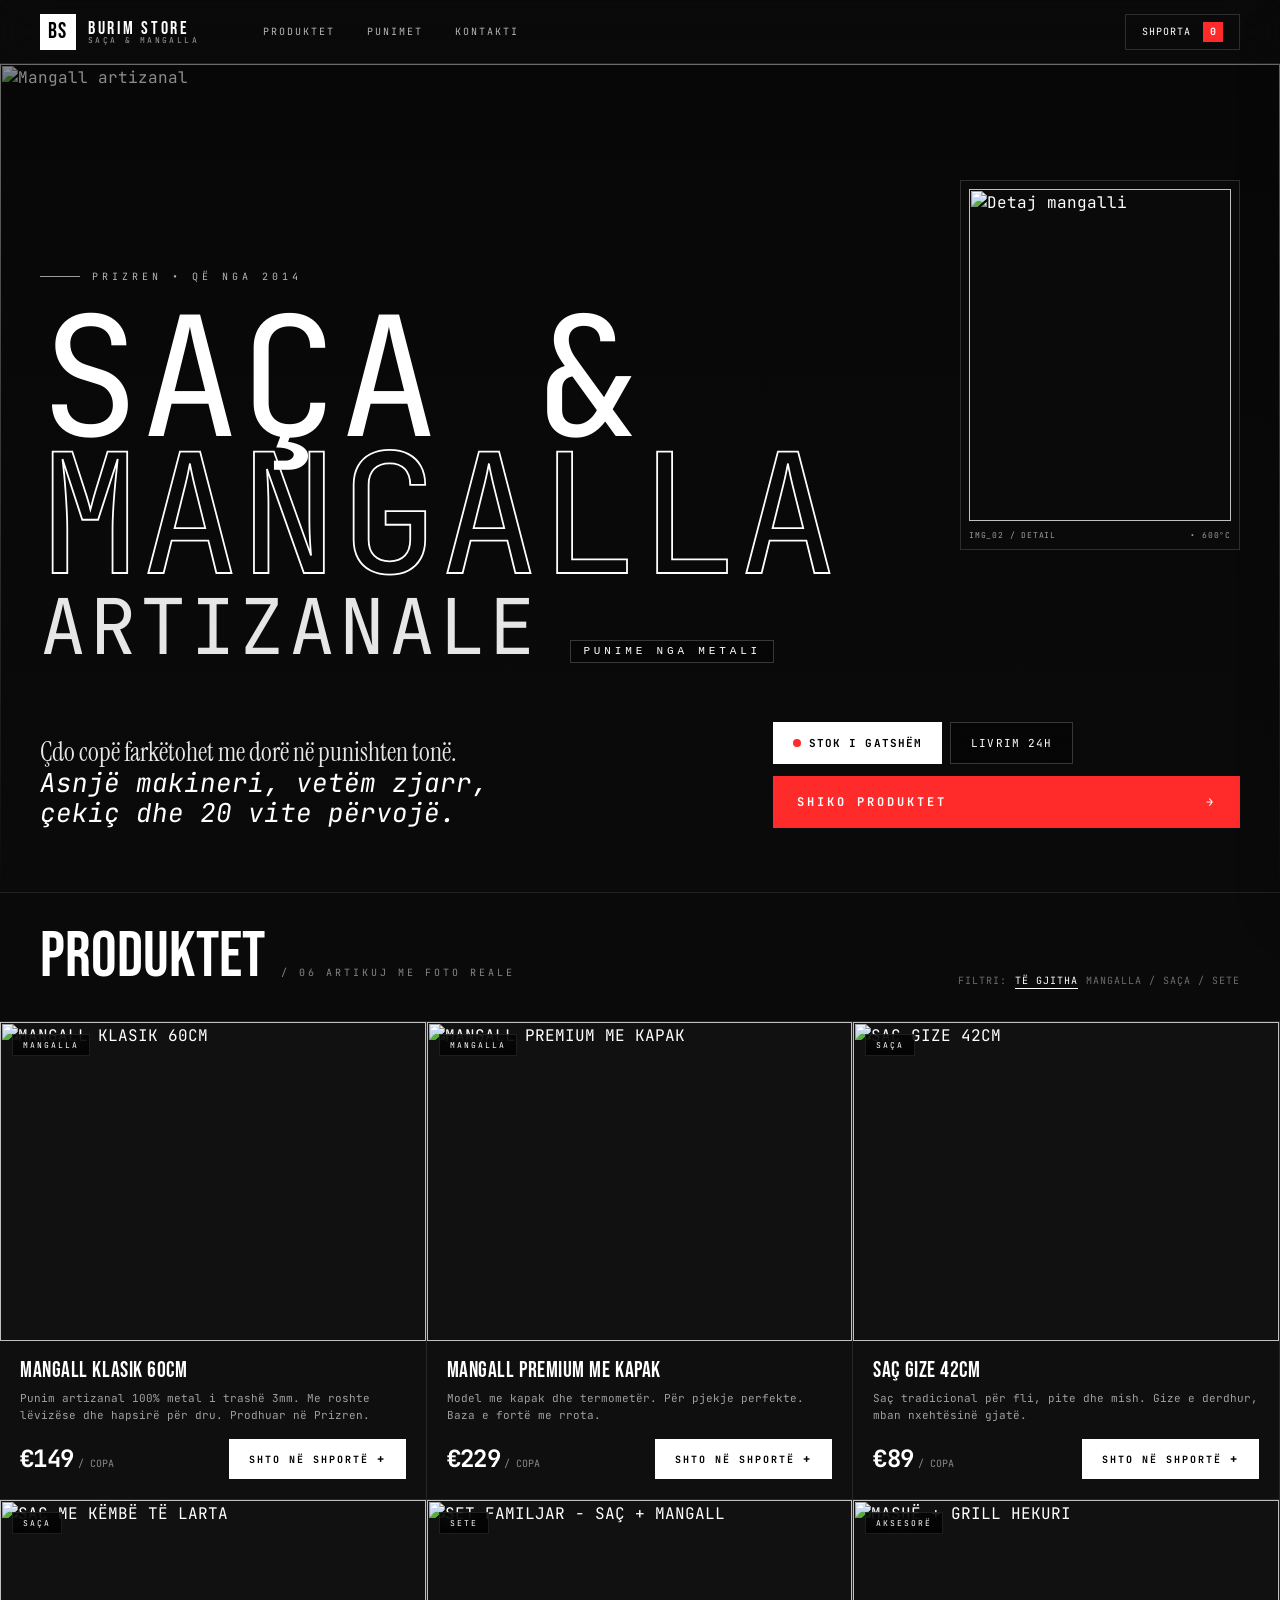
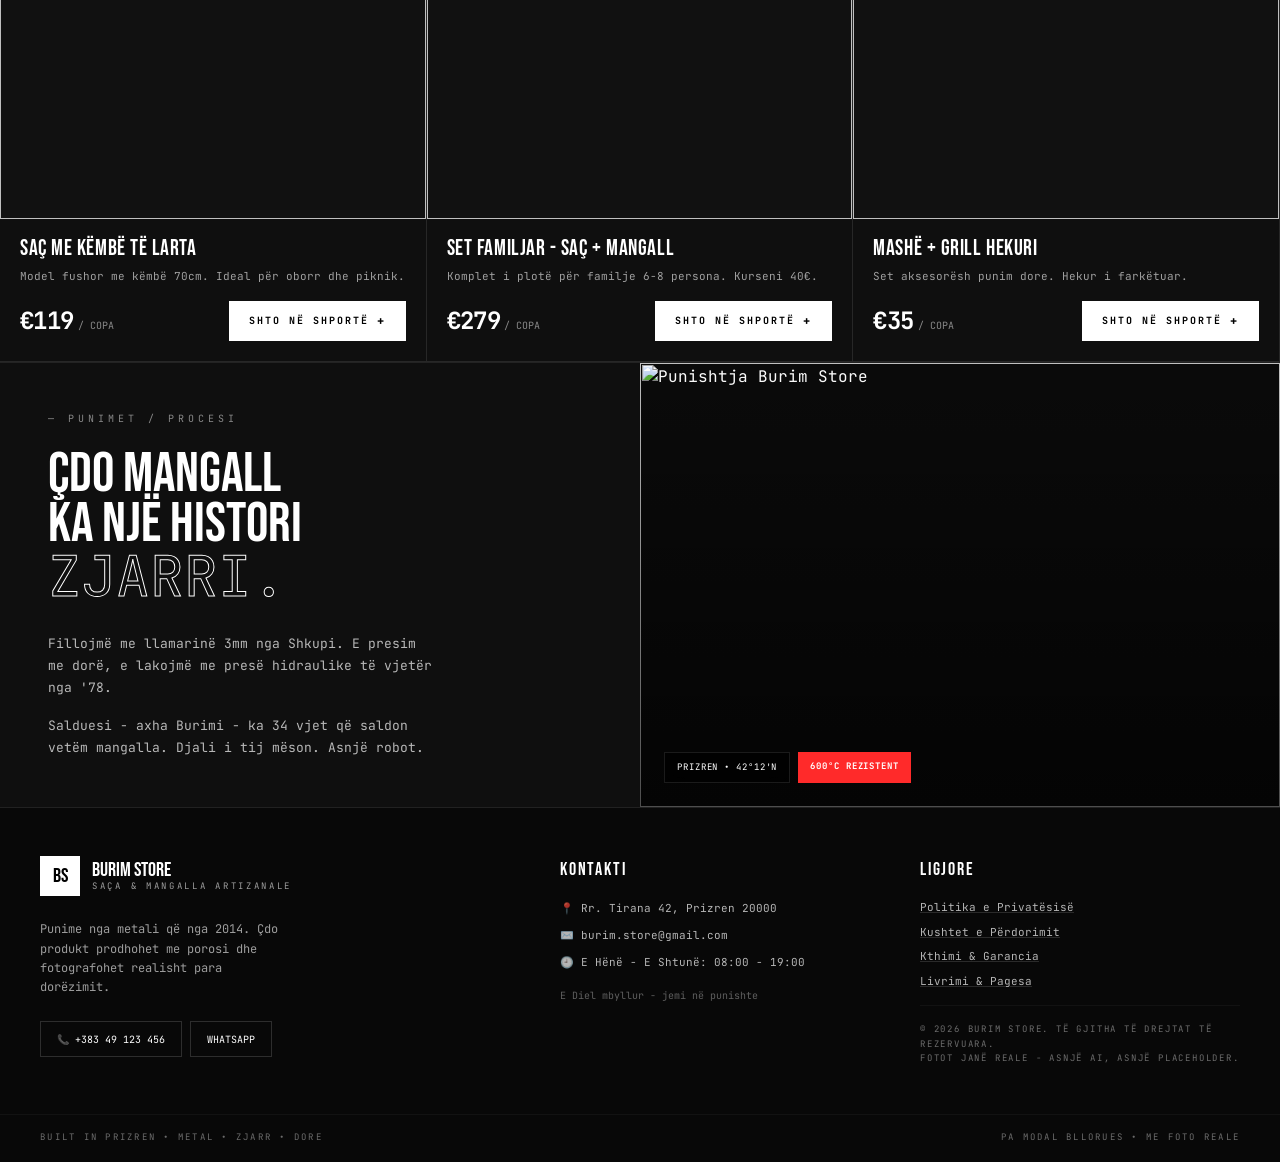
==== commit 1ca7ff3f: "Update fmt.Println message from 'Hello' to 'Goodbye'" ====
--- a/Index.html
+++ b/Index.html
@@ -1,4 +1,6 @@
-<html lang="en"><head><style>
+
+<!-- saved from url=(0032)https://burim.store/sl#produktet -->
+<html lang="en"><head><meta http-equiv="Content-Type" content="text/html; charset=UTF-8"><style>
 @font-face {
   font-family: "Optimistic";
   font-style: normal;
@@ -20,28 +22,39 @@
   font-family: "Optimistic Mono", ui-monospace, monospace;
 }
 </style>
-  <meta charset="UTF-8">
+  
   <meta name="viewport" content="width=device-width, initial-scale=1">
   <title>React Artifact</title>
-  <style>@import url("https://fonts.googleapis.com/css2?family=Bebas+Neue&family=Manrope:wght@400;600;700&display=swap");*,:after,:before{--tw-border-spacing-x:0;--tw-border-spacing-y:0;--tw-translate-x:0;--tw-translate-y:0;--tw-rotate:0;--tw-skew-x:0;--tw-skew-y:0;--tw-scale-x:1;--tw-scale-y:1;--tw-pan-x: ;--tw-pan-y: ;--tw-pinch-zoom: ;--tw-scroll-snap-strictness:proximity;--tw-gradient-from-position: ;--tw-gradient-via-position: ;--tw-gradient-to-position: ;--tw-ordinal: ;--tw-slashed-zero: ;--tw-numeric-figure: ;--tw-numeric-spacing: ;--tw-numeric-fraction: ;--tw-ring-inset: ;--tw-ring-offset-width:0px;--tw-ring-offset-color:#fff;--tw-ring-color:rgba(59,130,246,.5);--tw-ring-offset-shadow:0 0 #0000;--tw-ring-shadow:0 0 #0000;--tw-shadow:0 0 #0000;--tw-shadow-colored:0 0 #0000;--tw-blur: ;--tw-brightness: ;--tw-contrast: ;--tw-grayscale: ;--tw-hue-rotate: ;--tw-invert: ;--tw-saturate: ;--tw-sepia: ;--tw-drop-shadow: ;--tw-backdrop-blur: ;--tw-backdrop-brightness: ;--tw-backdrop-contrast: ;--tw-backdrop-grayscale: ;--tw-backdrop-hue-rotate: ;--tw-backdrop-invert: ;--tw-backdrop-opacity: ;--tw-backdrop-saturate: ;--tw-backdrop-sepia: ;--tw-contain-size: ;--tw-contain-layout: ;--tw-contain-paint: ;--tw-contain-style: }::backdrop{--tw-border-spacing-x:0;--tw-border-spacing-y:0;--tw-translate-x:0;--tw-translate-y:0;--tw-rotate:0;--tw-skew-x:0;--tw-skew-y:0;--tw-scale-x:1;--tw-scale-y:1;--tw-pan-x: ;--tw-pan-y: ;--tw-pinch-zoom: ;--tw-scroll-snap-strictness:proximity;--tw-gradient-from-position: ;--tw-gradient-via-position: ;--tw-gradient-to-position: ;--tw-ordinal: ;--tw-slashed-zero: ;--tw-numeric-figure: ;--tw-numeric-spacing: ;--tw-numeric-fraction: ;--tw-ring-inset: ;--tw-ring-offset-width:0px;--tw-ring-offset-color:#fff;--tw-ring-color:rgba(59,130,246,.5);--tw-ring-offset-shadow:0 0 #0000;--tw-ring-shadow:0 0 #0000;--tw-shadow:0 0 #0000;--tw-shadow-colored:0 0 #0000;--tw-blur: ;--tw-brightness: ;--tw-contrast: ;--tw-grayscale: ;--tw-hue-rotate: ;--tw-invert: ;--tw-saturate: ;--tw-sepia: ;--tw-drop-shadow: ;--tw-backdrop-blur: ;--tw-backdrop-brightness: ;--tw-backdrop-contrast: ;--tw-backdrop-grayscale: ;--tw-backdrop-hue-rotate: ;--tw-backdrop-invert: ;--tw-backdrop-opacity: ;--tw-backdrop-saturate: ;--tw-backdrop-sepia: ;--tw-contain-size: ;--tw-contain-layout: ;--tw-contain-paint: ;--tw-contain-style: }
-
-/*! tailwindcss v3.4.18 | MIT License | https://tailwindcss.com*/*,:after,:before{box-sizing:border-box;border:0 solid #e5e7eb}:after,:before{--tw-content:""}:host,html{line-height:1.5;-webkit-text-size-adjust:100%;-moz-tab-size:4;-o-tab-size:4;tab-size:4;font-family:ui-sans-serif,system-ui,sans-serif,Apple Color Emoji,Segoe UI Emoji,Segoe UI Symbol,Noto Color Emoji;font-feature-settings:normal;font-variation-settings:normal;-webkit-tap-highlight-color:transparent}body{margin:0;line-height:inherit}hr{height:0;color:inherit;border-top-width:1px}abbr:where([title]){-webkit-text-decoration:underline dotted;text-decoration:underline dotted}h1,h2,h3,h4,h5,h6{font-size:inherit;font-weight:inherit}a{color:inherit;text-decoration:inherit}b,strong{font-weight:bolder}code,kbd,pre,samp{font-family:ui-monospace,SFMono-Regular,Menlo,Monaco,Consolas,Liberation Mono,Courier New,monospace;font-feature-settings:normal;font-variation-settings:normal;font-size:1em}small{font-size:80%}sub,sup{font-size:75%;line-height:0;position:relative;vertical-align:baseline}sub{bottom:-.25em}sup{top:-.5em}table{text-indent:0;border-color:inherit;border-collapse:collapse}button,input,optgroup,select,textarea{font-family:inherit;font-feature-settings:inherit;font-variation-settings:inherit;font-size:100%;font-weight:inherit;line-height:inherit;letter-spacing:inherit;color:inherit;margin:0;padding:0}button,select{text-transform:none}button,input:where([type=button]),input:where([type=reset]),input:where([type=submit]){-webkit-appearance:button;background-color:transparent;background-image:none}:-moz-focusring{outline:auto}:-moz-ui-invalid{box-shadow:none}progress{vertical-align:baseline}::-webkit-inner-spin-button,::-webkit-outer-spin-button{height:auto}[type=search]{-webkit-appearance:textfield;outline-offset:-2px}::-webkit-search-decoration{-webkit-appearance:none}::-webkit-file-upload-button{-webkit-appearance:button;font:inherit}summary{display:list-item}blockquote,dd,dl,figure,h1,h2,h3,h4,h5,h6,hr,p,pre{margin:0}fieldset{margin:0}fieldset,legend{padding:0}menu,ol,ul{list-style:none;margin:0;padding:0}dialog{padding:0}textarea{resize:vertical}input::-moz-placeholder,textarea::-moz-placeholder{opacity:1;color:#9ca3af}input::placeholder,textarea::placeholder{opacity:1;color:#9ca3af}[role=button],button{cursor:pointer}:disabled{cursor:default}audio,canvas,embed,iframe,img,object,svg,video{display:block;vertical-align:middle}img,video{max-width:100%;height:auto}[hidden]:where(:not([hidden=until-found])){display:none}.container{width:100%}@media (min-width:640px){.container{max-width:640px}}@media (min-width:768px){.container{max-width:768px}}@media (min-width:1024px){.container{max-width:1024px}}@media (min-width:1280px){.container{max-width:1280px}}@media (min-width:1536px){.container{max-width:1536px}}.visible{visibility:visible}.invisible{visibility:hidden}.fixed{position:fixed}.absolute{position:absolute}.relative{position:relative}.sticky{position:sticky}.inset-0{inset:0}.-right-2{right:-.5rem}.-top-2{top:-.5rem}.bottom-3{bottom:.75rem}.bottom-6{bottom:1.5rem}.left-1\/2{left:50%}.left-4{left:1rem}.right-0{right:0}.right-3{right:.75rem}.top-0{top:0}.top-4{top:1rem}.z-40{z-index:40}.z-\[60\]{z-index:60}.z-\[80\]{z-index:80}.mx-auto{margin-left:auto;margin-right:auto}.mb-10{margin-bottom:2.5rem}.mb-4{margin-bottom:1rem}.ml-auto{margin-left:auto}.mt-1{margin-top:.25rem}.mt-1\.5{margin-top:.375rem}.mt-12{margin-top:3rem}.mt-2{margin-top:.5rem}.mt-3{margin-top:.75rem}.mt-4{margin-top:1rem}.mt-6{margin-top:1.5rem}.mt-8{margin-top:2rem}.block{display:block}.flex{display:flex}.grid{display:grid}.hidden{display:none}.aspect-\[4\/3\]{aspect-ratio:4/3}.h-1{height:.25rem}.h-10{height:2.5rem}.h-11{height:2.75rem}.h-12{height:3rem}.h-16{height:4rem}.h-2{height:.5rem}.h-20{height:5rem}.h-5{height:1.25rem}.h-7{height:1.75rem}.h-8{height:2rem}.h-9{height:2.25rem}.h-\[2px\]{height:2px}.h-\[48px\]{height:48px}.h-\[52px\]{height:52px}.h-\[64px\]{height:64px}.h-full{height:100%}.min-h-screen{min-height:100vh}.w-1{width:.25rem}.w-10{width:2.5rem}.w-16{width:4rem}.w-2{width:.5rem}.w-20{width:5rem}.w-4{width:1rem}.w-5{width:1.25rem}.w-7{width:1.75rem}.w-8{width:2rem}.w-9{width:2.25rem}.w-full{width:100%}.min-w-0{min-width:0}.max-w-\[1320px\]{max-width:1320px}.max-w-\[320px\]{max-width:320px}.max-w-\[520px\]{max-width:520px}.flex-1{flex:1 1 0%}.-translate-x-1\/2{--tw-translate-x:-50%}.-translate-x-1\/2,.translate-x-0{transform:translate(var(--tw-translate-x),var(--tw-translate-y)) rotate(var(--tw-rotate)) skewX(var(--tw-skew-x)) skewY(var(--tw-skew-y)) scaleX(var(--tw-scale-x)) scaleY(var(--tw-scale-y))}.translate-x-0{--tw-translate-x:0px}.translate-x-full{--tw-translate-x:100%;transform:translate(var(--tw-translate-x),var(--tw-translate-y)) rotate(var(--tw-rotate)) skewX(var(--tw-skew-x)) skewY(var(--tw-skew-y)) scaleX(var(--tw-scale-x)) scaleY(var(--tw-scale-y))}@keyframes pulse{50%{opacity:.5}}.animate-pulse{animation:pulse 2s cubic-bezier(.4,0,.6,1) infinite}.grid-cols-1{grid-template-columns:repeat(1,minmax(0,1fr))}.grid-cols-2{grid-template-columns:repeat(2,minmax(0,1fr))}.flex-col{flex-direction:column}.items-start{align-items:flex-start}.items-center{align-items:center}.justify-center{justify-content:center}.justify-between{justify-content:space-between}.gap-10{gap:2.5rem}.gap-2{gap:.5rem}.gap-3{gap:.75rem}.gap-4{gap:1rem}.gap-6{gap:1.5rem}.gap-8{gap:2rem}.gap-\[5px\]{gap:5px}.space-y-2>:not([hidden])~:not([hidden]){--tw-space-y-reverse:0;margin-top:calc(.5rem*(1 - var(--tw-space-y-reverse)));margin-bottom:calc(.5rem*var(--tw-space-y-reverse))}.space-y-3>:not([hidden])~:not([hidden]){--tw-space-y-reverse:0;margin-top:calc(.75rem*(1 - var(--tw-space-y-reverse)));margin-bottom:calc(.75rem*var(--tw-space-y-reverse))}.space-y-4>:not([hidden])~:not([hidden]){--tw-space-y-reverse:0;margin-top:calc(1rem*(1 - var(--tw-space-y-reverse)));margin-bottom:calc(1rem*var(--tw-space-y-reverse))}.divide-y>:not([hidden])~:not([hidden]){--tw-divide-y-reverse:0;border-top-width:calc(1px*(1 - var(--tw-divide-y-reverse)));border-bottom-width:calc(1px*var(--tw-divide-y-reverse))}.divide-\[\#1a1a1a\]>:not([hidden])~:not([hidden]){--tw-divide-opacity:1;border-color:rgb(26 26 26/var(--tw-divide-opacity,1))}.overflow-hidden{overflow:hidden}.overflow-y-auto{overflow-y:auto}.overflow-x-clip{overflow-x:clip}.rounded-full{border-radius:9999px}.border{border-width:1px}.border-b{border-bottom-width:1px}.border-l{border-left-width:1px}.border-t{border-top-width:1px}.border-\[\#111\]{--tw-border-opacity:1;border-color:rgb(17 17 17/var(--tw-border-opacity,1))}.border-\[\#1a1a1a\]{--tw-border-opacity:1;border-color:rgb(26 26 26/var(--tw-border-opacity,1))}.border-\[\#1e1e1e\]{--tw-border-opacity:1;border-color:rgb(30 30 30/var(--tw-border-opacity,1))}.border-\[\#1f1f1f\]{--tw-border-opacity:1;border-color:rgb(31 31 31/var(--tw-border-opacity,1))}.border-\[\#2a2a2a\]{--tw-border-opacity:1;border-color:rgb(42 42 42/var(--tw-border-opacity,1))}.border-black\/10{border-color:rgba(0,0,0,.1)}.border-white\/10{border-color:hsla(0,0%,100%,.1)}.bg-\[\#050505\]{--tw-bg-opacity:1;background-color:rgb(5 5 5/var(--tw-bg-opacity,1))}.bg-\[\#0a0a0a\]{--tw-bg-opacity:1;background-color:rgb(10 10 10/var(--tw-bg-opacity,1))}.bg-\[\#0a0a0a\]\/95{background-color:hsla(0,0%,4%,.95)}.bg-\[\#0f0f0f\]{--tw-bg-opacity:1;background-color:rgb(15 15 15/var(--tw-bg-opacity,1))}.bg-\[\#111111\],.bg-\[\#111\]{--tw-bg-opacity:1;background-color:rgb(17 17 17/var(--tw-bg-opacity,1))}.bg-\[\#1a1a1a\]{--tw-bg-opacity:1;background-color:rgb(26 26 26/var(--tw-bg-opacity,1))}.bg-\[\#25D366\]{--tw-bg-opacity:1;background-color:rgb(37 211 102/var(--tw-bg-opacity,1))}.bg-\[\#ef2d2d\]{--tw-bg-opacity:1;background-color:rgb(239 45 45/var(--tw-bg-opacity,1))}.bg-black\/70{background-color:rgba(0,0,0,.7)}.bg-black\/80{background-color:rgba(0,0,0,.8)}.bg-green-500{--tw-bg-opacity:1;background-color:rgb(34 197 94/var(--tw-bg-opacity,1))}.bg-white{--tw-bg-opacity:1;background-color:rgb(255 255 255/var(--tw-bg-opacity,1))}.object-cover{-o-object-fit:cover;object-fit:cover}.p-10{padding:2.5rem}.p-5{padding:1.25rem}.p-6{padding:1.5rem}.px-2{padding-left:.5rem;padding-right:.5rem}.px-2\.5{padding-left:.625rem;padding-right:.625rem}.px-3{padding-left:.75rem;padding-right:.75rem}.px-4{padding-left:1rem;padding-right:1rem}.px-5{padding-left:1.25rem;padding-right:1.25rem}.px-6{padding-left:1.5rem;padding-right:1.5rem}.py-1{padding-top:.25rem;padding-bottom:.25rem}.py-10{padding-top:2.5rem;padding-bottom:2.5rem}.py-12{padding-top:3rem;padding-bottom:3rem}.py-2{padding-top:.5rem;padding-bottom:.5rem}.py-3{padding-top:.75rem;padding-bottom:.75rem}.py-4{padding-top:1rem;padding-bottom:1rem}.py-5{padding-top:1.25rem;padding-bottom:1.25rem}.py-6{padding-top:1.5rem;padding-bottom:1.5rem}.text-left{text-align:left}.text-center{text-align:center}.text-right{text-align:right}.text-2xl{font-size:1.5rem;line-height:2rem}.text-\[10px\]{font-size:10px}.text-\[11px\]{font-size:11px}.text-\[12\.5px\]{font-size:12.5px}.text-\[12px\]{font-size:12px}.text-\[13px\]{font-size:13px}.text-\[14px\]{font-size:14px}.text-\[18px\]{font-size:18px}.text-\[20px\]{font-size:20px}.text-\[22px\]{font-size:22px}.text-\[24px\]{font-size:24px}.text-\[28px\]{font-size:28px}.text-\[36px\]{font-size:36px}.font-black{font-weight:900}.font-bold{font-weight:700}.font-light{font-weight:300}.font-normal{font-weight:400}.font-semibold{font-weight:600}.leading-\[0\.95\]{line-height:.95}.leading-\[1\.1\]{line-height:1.1}.leading-none{line-height:1}.leading-relaxed{line-height:1.625}.tracking-\[0\.02em\]{letter-spacing:.02em}.tracking-\[0\.04em\]{letter-spacing:.04em}.tracking-\[0\.15em\]{letter-spacing:.15em}.tracking-\[0\.18em\]{letter-spacing:.18em}.tracking-\[0\.22em\]{letter-spacing:.22em}.tracking-\[0\.2em\]{letter-spacing:.2em}.tracking-\[0\.3em\]{letter-spacing:.3em}.tracking-tighter{letter-spacing:-.05em}.tracking-wide{letter-spacing:.025em}.tracking-widest{letter-spacing:.1em}.text-\[\#25D366\]{--tw-text-opacity:1;color:rgb(37 211 102/var(--tw-text-opacity,1))}.text-\[\#444\]{--tw-text-opacity:1;color:rgb(68 68 68/var(--tw-text-opacity,1))}.text-\[\#555\]{--tw-text-opacity:1;color:rgb(85 85 85/var(--tw-text-opacity,1))}.text-\[\#666\]{--tw-text-opacity:1;color:rgb(102 102 102/var(--tw-text-opacity,1))}.text-\[\#777\]{--tw-text-opacity:1;color:rgb(119 119 119/var(--tw-text-opacity,1))}.text-\[\#8a8a8a\]{--tw-text-opacity:1;color:rgb(138 138 138/var(--tw-text-opacity,1))}.text-\[\#999\]{--tw-text-opacity:1;color:rgb(153 153 153/var(--tw-text-opacity,1))}.text-\[\#ef2d2d\]{--tw-text-opacity:1;color:rgb(239 45 45/var(--tw-text-opacity,1))}.text-black{--tw-text-opacity:1;color:rgb(0 0 0/var(--tw-text-opacity,1))}.text-white{--tw-text-opacity:1;color:rgb(255 255 255/var(--tw-text-opacity,1))}.line-through{text-decoration-line:line-through}.opacity-0{opacity:0}.opacity-100{opacity:1}.shadow-2xl{--tw-shadow:0 25px 50px -12px rgba(0,0,0,.25);--tw-shadow-colored:0 25px 50px -12px var(--tw-shadow-color);box-shadow:var(--tw-ring-offset-shadow,0 0 #0000),var(--tw-ring-shadow,0 0 #0000),var(--tw-shadow)}.filter{filter:var(--tw-blur) var(--tw-brightness) var(--tw-contrast) var(--tw-grayscale) var(--tw-hue-rotate) var(--tw-invert) var(--tw-saturate) var(--tw-sepia) var(--tw-drop-shadow)}.backdrop-blur{--tw-backdrop-blur:blur(8px)}.backdrop-blur,.backdrop-blur-md{backdrop-filter:var(--tw-backdrop-blur) var(--tw-backdrop-brightness) var(--tw-backdrop-contrast) var(--tw-backdrop-grayscale) var(--tw-backdrop-hue-rotate) var(--tw-backdrop-invert) var(--tw-backdrop-opacity) var(--tw-backdrop-saturate) var(--tw-backdrop-sepia)}.backdrop-blur-md{--tw-backdrop-blur:blur(12px)}.backdrop-blur-sm{--tw-backdrop-blur:blur(4px);backdrop-filter:var(--tw-backdrop-blur) var(--tw-backdrop-brightness) var(--tw-backdrop-contrast) var(--tw-backdrop-grayscale) var(--tw-backdrop-hue-rotate) var(--tw-backdrop-invert) var(--tw-backdrop-opacity) var(--tw-backdrop-saturate) var(--tw-backdrop-sepia)}.transition{transition-property:color,background-color,border-color,text-decoration-color,fill,stroke,opacity,box-shadow,transform,filter,backdrop-filter;transition-timing-function:cubic-bezier(.4,0,.2,1);transition-duration:.15s}.transition-colors{transition-property:color,background-color,border-color,text-decoration-color,fill,stroke;transition-timing-function:cubic-bezier(.4,0,.2,1);transition-duration:.15s}.transition-transform{transition-property:transform;transition-timing-function:cubic-bezier(.4,0,.2,1);transition-duration:.15s}.duration-300{transition-duration:.3s}.duration-700{transition-duration:.7s}:root{--bg:#0a0a0a;--surface:#111;--surface-2:#1a1a1a;--border:#232323;--text:#fff;--text-muted:#a1a1a1;--red:#ef2d2d;--whatsapp:#25d366}*{font-family:Manrope,system-ui,sans-serif}.display,h1,h2,h3{font-family:Bebas Neue,sans-serif;letter-spacing:.02em}body{background:var(--bg);color:var(--text);overflow-x:clip}::-webkit-scrollbar{width:6px}::-webkit-scrollbar-thumb{background:#333;border-radius:99px}.selection\:bg-white ::-moz-selection{--tw-bg-opacity:1;background-color:rgb(255 255 255/var(--tw-bg-opacity,1))}.selection\:bg-white ::selection{--tw-bg-opacity:1;background-color:rgb(255 255 255/var(--tw-bg-opacity,1))}.selection\:text-black ::-moz-selection{--tw-text-opacity:1;color:rgb(0 0 0/var(--tw-text-opacity,1))}.selection\:text-black ::selection{--tw-text-opacity:1;color:rgb(0 0 0/var(--tw-text-opacity,1))}.selection\:bg-white::-moz-selection{--tw-bg-opacity:1;background-color:rgb(255 255 255/var(--tw-bg-opacity,1))}.selection\:bg-white::selection{--tw-bg-opacity:1;background-color:rgb(255 255 255/var(--tw-bg-opacity,1))}.selection\:text-black::-moz-selection{--tw-text-opacity:1;color:rgb(0 0 0/var(--tw-text-opacity,1))}.selection\:text-black::selection{--tw-text-opacity:1;color:rgb(0 0 0/var(--tw-text-opacity,1))}.hover\:border-\[\#2a2a2a\]:hover{--tw-border-opacity:1;border-color:rgb(42 42 42/var(--tw-border-opacity,1))}.hover\:bg-\[\#1a1a1a\]:hover{--tw-bg-opacity:1;background-color:rgb(26 26 26/var(--tw-bg-opacity,1))}.hover\:bg-\[\#20bd5a\]:hover{--tw-bg-opacity:1;background-color:rgb(32 189 90/var(--tw-bg-opacity,1))}.hover\:bg-\[\#222\]:hover{--tw-bg-opacity:1;background-color:rgb(34 34 34/var(--tw-bg-opacity,1))}.hover\:bg-\[\#e5e5e5\]:hover{--tw-bg-opacity:1;background-color:rgb(229 229 229/var(--tw-bg-opacity,1))}.hover\:text-white:hover{--tw-text-opacity:1;color:rgb(255 255 255/var(--tw-text-opacity,1))}.active\:bg-\[\#d4d4d4\]:active{--tw-bg-opacity:1;background-color:rgb(212 212 212/var(--tw-bg-opacity,1))}.disabled\:cursor-not-allowed:disabled{cursor:not-allowed}.disabled\:opacity-30:disabled{opacity:.3}.group:hover .group-hover\:scale-\[1\.04\]{--tw-scale-x:1.04;--tw-scale-y:1.04;transform:translate(var(--tw-translate-x),var(--tw-translate-y)) rotate(var(--tw-rotate)) skewX(var(--tw-skew-x)) skewY(var(--tw-skew-y)) scaleX(var(--tw-scale-x)) scaleY(var(--tw-scale-y))}@media (min-width:640px){.sm\:inline{display:inline}.sm\:flex{display:flex}.sm\:hidden{display:none}.sm\:w-\[420px\]{width:420px}.sm\:flex-row{flex-direction:row}.sm\:items-end{align-items:flex-end}.sm\:items-center{align-items:center}.sm\:gap-3{gap:.75rem}.sm\:gap-8{gap:2rem}.sm\:p-6{padding:1.5rem}.sm\:p-7{padding:1.75rem}.sm\:px-5{padding-left:1.25rem;padding-right:1.25rem}.sm\:px-6{padding-left:1.5rem;padding-right:1.5rem}.sm\:py-14{padding-top:3.5rem;padding-bottom:3.5rem}.sm\:py-8{padding-top:2rem;padding-bottom:2rem}.sm\:text-\[11px\]{font-size:11px}.sm\:text-\[22px\]{font-size:22px}.sm\:text-\[24px\]{font-size:24px}.sm\:text-\[36px\]{font-size:36px}.sm\:text-\[48px\]{font-size:48px}}@media (min-width:768px){.md\:grid-cols-2{grid-template-columns:repeat(2,minmax(0,1fr))}.md\:grid-cols-3{grid-template-columns:repeat(3,minmax(0,1fr))}.md\:grid-cols-4{grid-template-columns:repeat(4,minmax(0,1fr))}}@media (min-width:1024px){.lg\:grid-cols-3{grid-template-columns:repeat(3,minmax(0,1fr))}.lg\:px-8{padding-left:2rem;padding-right:2rem}}
-@import "https://fonts.googleapis.com/css2?family=Bebas+Neue&family=Manrope:wght@400;600;700&display=swap";@tailwind base;@tailwind components;@tailwind utilities;:root{--bg:#0a0a0a;--surface:#111;--surface-2:#1a1a1a;--border:#232323;--text:#fff;--text-muted:#a1a1a1;--red:#ef2d2d;--whatsapp:#25d366}*{font-family:Manrope,system-ui,-apple-system,BlinkMacSystemFont,Segoe UI,Roboto,Noto Sans,Ubuntu,Cantarell,Helvetica Neue,sans-serif}h1,h2,h3,.display{letter-spacing:.02em;font-family:Bebas Neue,sans-serif}body{background:var(--bg);color:var(--text);overflow-x:clip}::-webkit-scrollbar{width:6px}::-webkit-scrollbar-thumb{background:#333;border-radius:99px}
-</style>
+  <style>*,:after,:before{--tw-border-spacing-x:0;--tw-border-spacing-y:0;--tw-translate-x:0;--tw-translate-y:0;--tw-rotate:0;--tw-skew-x:0;--tw-skew-y:0;--tw-scale-x:1;--tw-scale-y:1;--tw-pan-x: ;--tw-pan-y: ;--tw-pinch-zoom: ;--tw-scroll-snap-strictness:proximity;--tw-gradient-from-position: ;--tw-gradient-via-position: ;--tw-gradient-to-position: ;--tw-ordinal: ;--tw-slashed-zero: ;--tw-numeric-figure: ;--tw-numeric-spacing: ;--tw-numeric-fraction: ;--tw-ring-inset: ;--tw-ring-offset-width:0px;--tw-ring-offset-color:#fff;--tw-ring-color:rgba(59,130,246,.5);--tw-ring-offset-shadow:0 0 #0000;--tw-ring-shadow:0 0 #0000;--tw-shadow:0 0 #0000;--tw-shadow-colored:0 0 #0000;--tw-blur: ;--tw-brightness: ;--tw-contrast: ;--tw-grayscale: ;--tw-hue-rotate: ;--tw-invert: ;--tw-saturate: ;--tw-sepia: ;--tw-drop-shadow: ;--tw-backdrop-blur: ;--tw-backdrop-brightness: ;--tw-backdrop-contrast: ;--tw-backdrop-grayscale: ;--tw-backdrop-hue-rotate: ;--tw-backdrop-invert: ;--tw-backdrop-opacity: ;--tw-backdrop-saturate: ;--tw-backdrop-sepia: ;--tw-contain-size: ;--tw-contain-layout: ;--tw-contain-paint: ;--tw-contain-style: }::backdrop{--tw-border-spacing-x:0;--tw-border-spacing-y:0;--tw-translate-x:0;--tw-translate-y:0;--tw-rotate:0;--tw-skew-x:0;--tw-skew-y:0;--tw-scale-x:1;--tw-scale-y:1;--tw-pan-x: ;--tw-pan-y: ;--tw-pinch-zoom: ;--tw-scroll-snap-strictness:proximity;--tw-gradient-from-position: ;--tw-gradient-via-position: ;--tw-gradient-to-position: ;--tw-ordinal: ;--tw-slashed-zero: ;--tw-numeric-figure: ;--tw-numeric-spacing: ;--tw-numeric-fraction: ;--tw-ring-inset: ;--tw-ring-offset-width:0px;--tw-ring-offset-color:#fff;--tw-ring-color:rgba(59,130,246,.5);--tw-ring-offset-shadow:0 0 #0000;--tw-ring-shadow:0 0 #0000;--tw-shadow:0 0 #0000;--tw-shadow-colored:0 0 #0000;--tw-blur: ;--tw-brightness: ;--tw-contrast: ;--tw-grayscale: ;--tw-hue-rotate: ;--tw-invert: ;--tw-saturate: ;--tw-sepia: ;--tw-drop-shadow: ;--tw-backdrop-blur: ;--tw-backdrop-brightness: ;--tw-backdrop-contrast: ;--tw-backdrop-grayscale: ;--tw-backdrop-hue-rotate: ;--tw-backdrop-invert: ;--tw-backdrop-opacity: ;--tw-backdrop-saturate: ;--tw-backdrop-sepia: ;--tw-contain-size: ;--tw-contain-layout: ;--tw-contain-paint: ;--tw-contain-style: }/*! tailwindcss v3.4.18 | MIT License | https://tailwindcss.com*/*,:after,:before{box-sizing:border-box;border:0 solid #e5e7eb}:after,:before{--tw-content:""}:host,html{line-height:1.5;-webkit-text-size-adjust:100%;-moz-tab-size:4;-o-tab-size:4;tab-size:4;font-family:ui-sans-serif,system-ui,sans-serif,Apple Color Emoji,Segoe UI Emoji,Segoe UI Symbol,Noto Color Emoji;font-feature-settings:normal;font-variation-settings:normal;-webkit-tap-highlight-color:transparent}body{line-height:inherit}hr{height:0;color:inherit;border-top-width:1px}abbr:where([title]){-webkit-text-decoration:underline dotted;text-decoration:underline dotted}h1,h2,h3,h4,h5,h6{font-size:inherit;font-weight:inherit}a{color:inherit;text-decoration:inherit}b,strong{font-weight:bolder}code,kbd,pre,samp{font-family:ui-monospace,SFMono-Regular,Menlo,Monaco,Consolas,Liberation Mono,Courier New,monospace;font-feature-settings:normal;font-variation-settings:normal;font-size:1em}small{font-size:80%}sub,sup{font-size:75%;line-height:0;position:relative;vertical-align:baseline}sub{bottom:-.25em}sup{top:-.5em}table{text-indent:0;border-color:inherit;border-collapse:collapse}button,input,optgroup,select,textarea{font-family:inherit;font-feature-settings:inherit;font-variation-settings:inherit;font-size:100%;font-weight:inherit;line-height:inherit;letter-spacing:inherit;color:inherit;margin:0;padding:0}button,select{text-transform:none}button,input:where([type=button]),input:where([type=reset]),input:where([type=submit]){-webkit-appearance:button;background-color:transparent;background-image:none}:-moz-focusring{outline:auto}:-moz-ui-invalid{box-shadow:none}progress{vertical-align:baseline}::-webkit-inner-spin-button,::-webkit-outer-spin-button{height:auto}[type=search]{-webkit-appearance:textfield;outline-offset:-2px}::-webkit-search-decoration{-webkit-appearance:none}::-webkit-file-upload-button{-webkit-appearance:button;font:inherit}summary{display:list-item}blockquote,dd,dl,figure,h1,h2,h3,h4,h5,h6,hr,p,pre{margin:0}fieldset{margin:0}fieldset,legend{padding:0}menu,ol,ul{list-style:none;margin:0;padding:0}dialog{padding:0}textarea{resize:vertical}input::-moz-placeholder,textarea::-moz-placeholder{opacity:1;color:#9ca3af}input::placeholder,textarea::placeholder{opacity:1;color:#9ca3af}[role=button],button{cursor:pointer}:disabled{cursor:default}audio,canvas,embed,iframe,img,object,svg,video{display:block;vertical-align:middle}img,video{max-width:100%;height:auto}[hidden]:where(:not([hidden=until-found])){display:none}.container{width:100%}@media (min-width:640px){.container{max-width:640px}}@media (min-width:768px){.container{max-width:768px}}@media (min-width:1024px){.container{max-width:1024px}}@media (min-width:1280px){.container{max-width:1280px}}@media (min-width:1536px){.container{max-width:1536px}}.pointer-events-none{pointer-events:none}.pointer-events-auto{pointer-events:auto}.fixed{position:fixed}.absolute{position:absolute}.relative{position:relative}.sticky{position:sticky}.inset-0{inset:0}.bottom-0{bottom:0}.bottom-3{bottom:.75rem}.left-0{left:0}.left-3{left:.75rem}.right-0{right:0}.right-3{right:.75rem}.right-5{right:1.25rem}.top-0{top:0}.top-3{top:.75rem}.top-\[18\%\]{top:18%}.z-10{z-index:10}.z-40{z-index:40}.z-50{z-index:50}.z-\[100\]{z-index:100}.z-\[60\]{z-index:60}.z-\[70\]{z-index:70}.col-span-2{grid-column:span 2/span 2}.mx-auto{margin-left:auto;margin-right:auto}.-mt-0\.5{margin-top:-.125rem}.mb-4{margin-bottom:1rem}.mb-6{margin-bottom:1.5rem}.ml-10{margin-left:2.5rem}.mt-1{margin-top:.25rem}.mt-10{margin-top:2.5rem}.mt-2{margin-top:.5rem}.mt-4{margin-top:1rem}.mt-6{margin-top:1.5rem}.mt-8{margin-top:2rem}.mt-auto{margin-top:auto}.line-clamp-2{overflow:hidden;display:-webkit-box;-webkit-box-orient:vertical;-webkit-line-clamp:2}.block{display:block}.flex{display:flex}.grid{display:grid}.hidden{display:none}.aspect-\[4\/3\]{aspect-ratio:4/3}.aspect-\[4\/5\]{aspect-ratio:4/5}.aspect-square{aspect-ratio:1/1}.h-10{height:2.5rem}.h-12{height:3rem}.h-14{height:3.5rem}.h-16{height:4rem}.h-2{height:.5rem}.h-20{height:5rem}.h-5{height:1.25rem}.h-7{height:1.75rem}.h-8{height:2rem}.h-9{height:2.25rem}.h-\[1px\]{height:1px}.h-\[40px\]{height:40px}.h-\[42px\]{height:42px}.h-\[48px\]{height:48px}.h-\[52px\]{height:52px}.h-\[56px\]{height:56px}.h-\[64px\]{height:64px}.h-full{height:100%}.min-h-\[420px\]{min-height:420px}.min-h-\[86vh\]{min-height:86vh}.min-h-\[calc\(100vh-64px\)\]{min-height:calc(100vh - 64px)}.min-h-screen{min-height:100vh}.w-10{width:2.5rem}.w-14{width:3.5rem}.w-16{width:4rem}.w-2{width:.5rem}.w-20{width:5rem}.w-5{width:1.25rem}.w-7{width:1.75rem}.w-8{width:2rem}.w-9{width:2.25rem}.w-\[22vw\]{width:22vw}.w-\[92\%\]{width:92%}.w-full{width:100%}.max-w-\[100vw\]{max-width:100vw}.max-w-\[1100px\]{max-width:1100px}.max-w-\[280px\]{max-width:280px}.max-w-\[34ch\]{max-width:34ch}.max-w-\[38ch\]{max-width:38ch}.max-w-\[48ch\]{max-width:48ch}.max-w-\[90vw\]{max-width:90vw}.max-w-full{max-width:100%}.flex-1{flex:1 1 0%}.-translate-y-10{--tw-translate-y:-2.5rem}.-translate-y-10,.translate-x-0{transform:translate(var(--tw-translate-x),var(--tw-translate-y)) rotate(var(--tw-rotate)) skewX(var(--tw-skew-x)) skewY(var(--tw-skew-y)) scaleX(var(--tw-scale-x)) scaleY(var(--tw-scale-y))}.translate-x-0{--tw-translate-x:0px}.translate-x-full{--tw-translate-x:100%}.translate-x-full,.translate-y-0{transform:translate(var(--tw-translate-x),var(--tw-translate-y)) rotate(var(--tw-rotate)) skewX(var(--tw-skew-x)) skewY(var(--tw-skew-y)) scaleX(var(--tw-scale-x)) scaleY(var(--tw-scale-y))}.translate-y-0{--tw-translate-y:0px}@keyframes pulse{50%{opacity:.5}}.animate-pulse{animation:pulse 2s cubic-bezier(.4,0,.6,1) infinite}.cursor-pointer{cursor:pointer}.grid-cols-1{grid-template-columns:repeat(1,minmax(0,1fr))}.grid-cols-2{grid-template-columns:repeat(2,minmax(0,1fr))}.grid-cols-3{grid-template-columns:repeat(3,minmax(0,1fr))}.grid-cols-6{grid-template-columns:repeat(6,minmax(0,1fr))}.flex-col{flex-direction:column}.flex-wrap{flex-wrap:wrap}.items-end{align-items:flex-end}.items-center{align-items:center}.items-baseline{align-items:baseline}.justify-end{justify-content:flex-end}.justify-center{justify-content:center}.justify-between{justify-content:space-between}.gap-1{gap:.25rem}.gap-10{gap:2.5rem}.gap-2{gap:.5rem}.gap-3{gap:.75rem}.gap-4{gap:1rem}.gap-6{gap:1.5rem}.gap-8{gap:2rem}.space-y-2>:not([hidden])~:not([hidden]){--tw-space-y-reverse:0;margin-top:calc(.5rem*(1 - var(--tw-space-y-reverse)));margin-bottom:calc(.5rem*var(--tw-space-y-reverse))}.space-y-3>:not([hidden])~:not([hidden]){--tw-space-y-reverse:0;margin-top:calc(.75rem*(1 - var(--tw-space-y-reverse)));margin-bottom:calc(.75rem*var(--tw-space-y-reverse))}.space-y-4>:not([hidden])~:not([hidden]){--tw-space-y-reverse:0;margin-top:calc(1rem*(1 - var(--tw-space-y-reverse)));margin-bottom:calc(1rem*var(--tw-space-y-reverse))}.space-y-6>:not([hidden])~:not([hidden]){--tw-space-y-reverse:0;margin-top:calc(1.5rem*(1 - var(--tw-space-y-reverse)));margin-bottom:calc(1.5rem*var(--tw-space-y-reverse))}.overflow-hidden{overflow:hidden}.overflow-y-auto{overflow-y:auto}.overflow-x-clip{overflow-x:clip}.rounded-full{border-radius:9999px}.border{border-width:1px}.border-y{border-top-width:1px}.border-b,.border-y{border-bottom-width:1px}.border-l{border-left-width:1px}.border-r{border-right-width:1px}.border-t{border-top-width:1px}.border-\[\#ff2a2a\]{--tw-border-opacity:1;border-color:rgb(255 42 42/var(--tw-border-opacity,1))}.border-white{--tw-border-opacity:1;border-color:rgb(255 255 255/var(--tw-border-opacity,1))}.border-white\/10{border-color:hsla(0,0%,100%,.1)}.border-white\/15{border-color:hsla(0,0%,100%,.15)}.border-white\/20{border-color:hsla(0,0%,100%,.2)}.bg-\[\#080808\]{--tw-bg-opacity:1;background-color:rgb(8 8 8/var(--tw-bg-opacity,1))}.bg-\[\#0a0a0a\]{--tw-bg-opacity:1;background-color:rgb(10 10 10/var(--tw-bg-opacity,1))}.bg-\[\#0a0a0a\]\/40{background-color:hsla(0,0%,4%,.4)}.bg-\[\#0a0a0a\]\/80{background-color:hsla(0,0%,4%,.8)}.bg-\[\#0a0a0a\]\/90{background-color:hsla(0,0%,4%,.9)}.bg-\[\#0f0f0f\]{--tw-bg-opacity:1;background-color:rgb(15 15 15/var(--tw-bg-opacity,1))}.bg-\[\#111111\],.bg-\[\#111\]{--tw-bg-opacity:1;background-color:rgb(17 17 17/var(--tw-bg-opacity,1))}.bg-\[\#141414\]{--tw-bg-opacity:1;background-color:rgb(20 20 20/var(--tw-bg-opacity,1))}.bg-\[\#ff2a2a\]{--tw-bg-opacity:1;background-color:rgb(255 42 42/var(--tw-bg-opacity,1))}.bg-black\/30{background-color:rgba(0,0,0,.3)}.bg-black\/40{background-color:rgba(0,0,0,.4)}.bg-black\/60{background-color:rgba(0,0,0,.6)}.bg-black\/70{background-color:rgba(0,0,0,.7)}.bg-black\/80{background-color:rgba(0,0,0,.8)}.bg-emerald-400{--tw-bg-opacity:1;background-color:rgb(52 211 153/var(--tw-bg-opacity,1))}.bg-white{--tw-bg-opacity:1;background-color:rgb(255 255 255/var(--tw-bg-opacity,1))}.bg-white\/60{background-color:h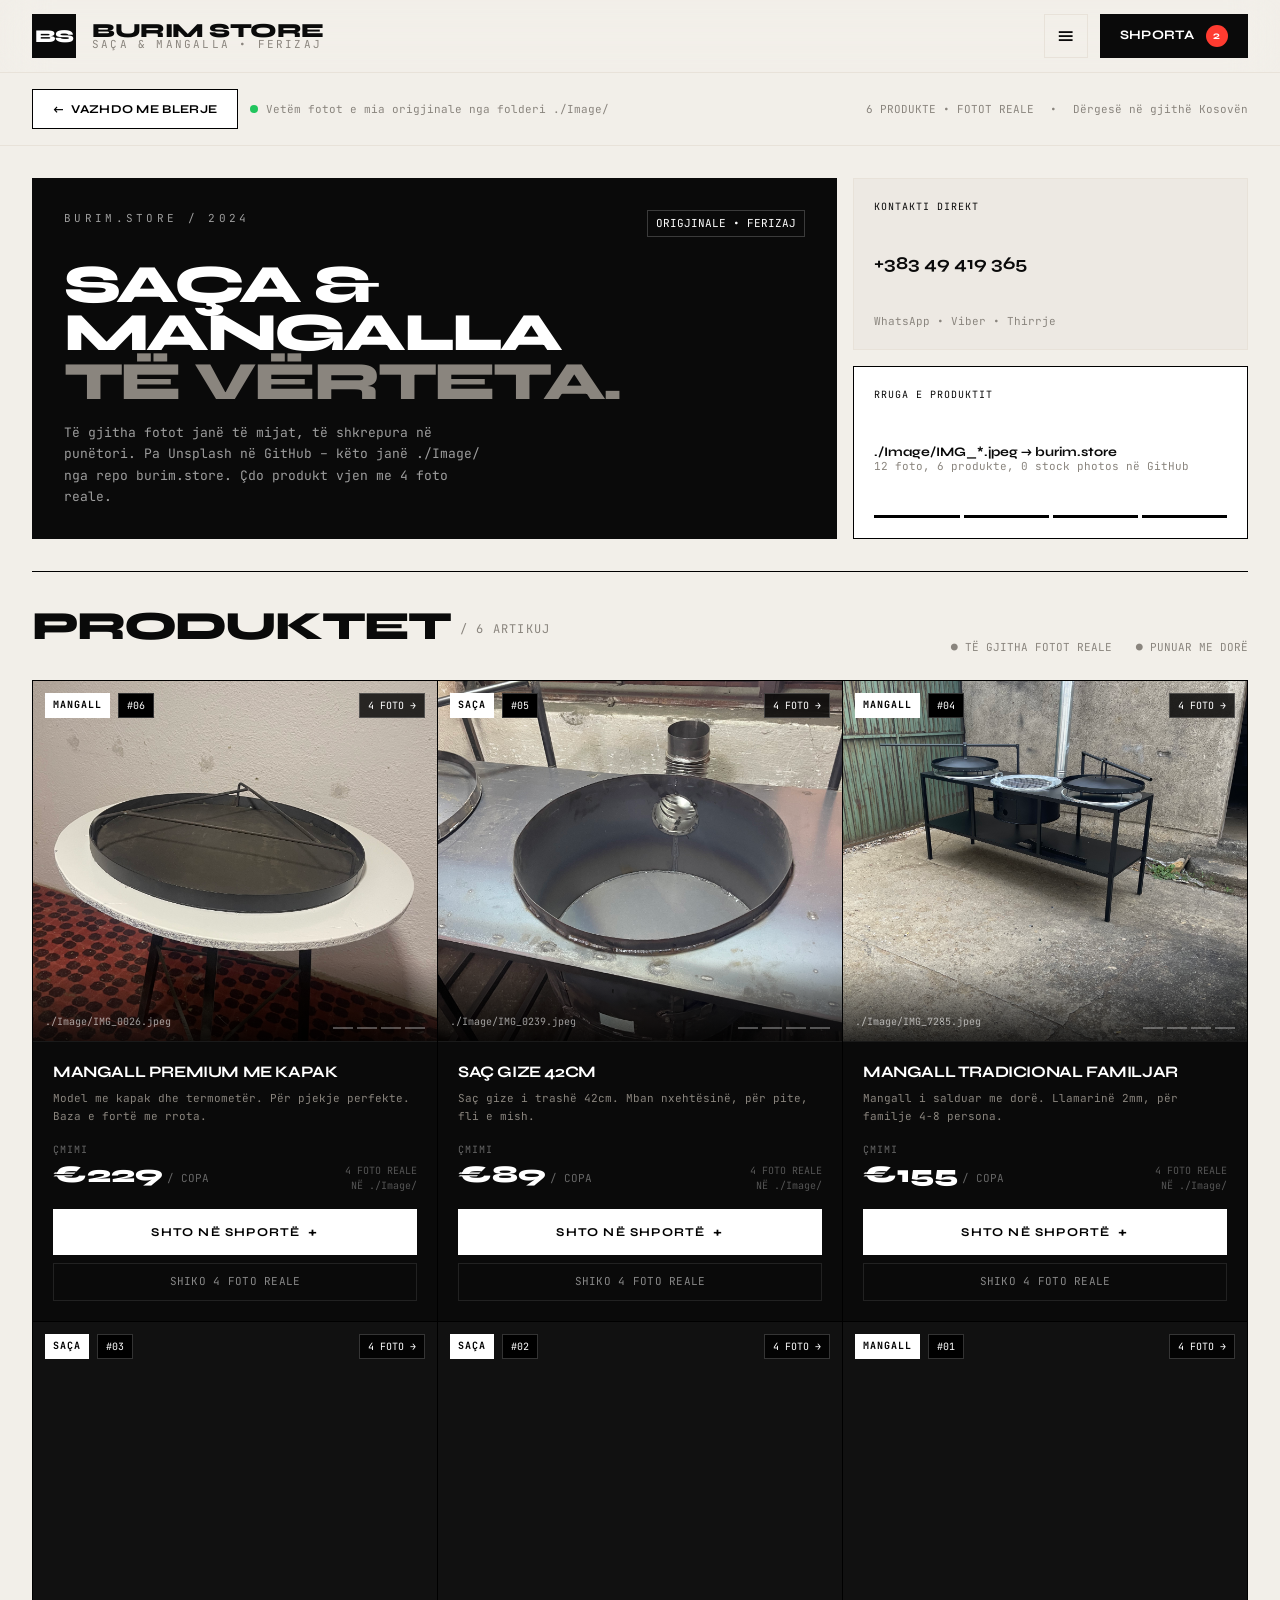
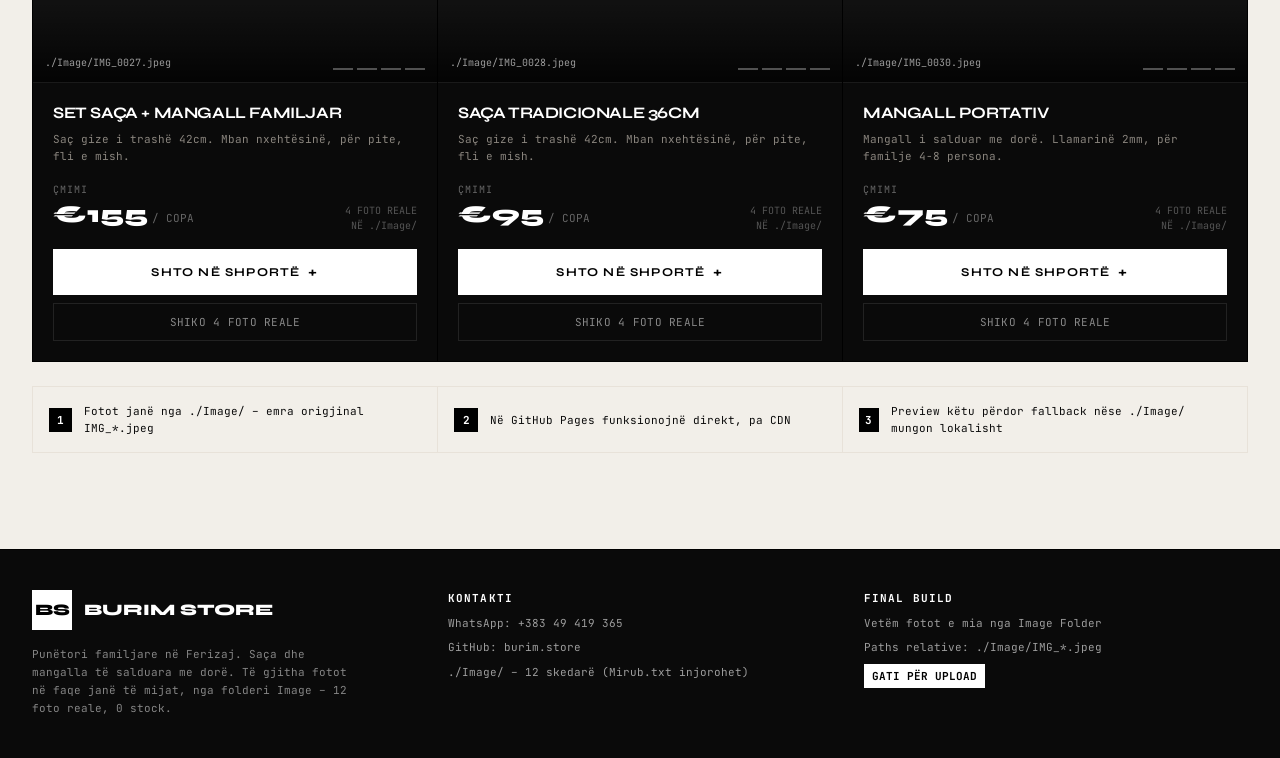
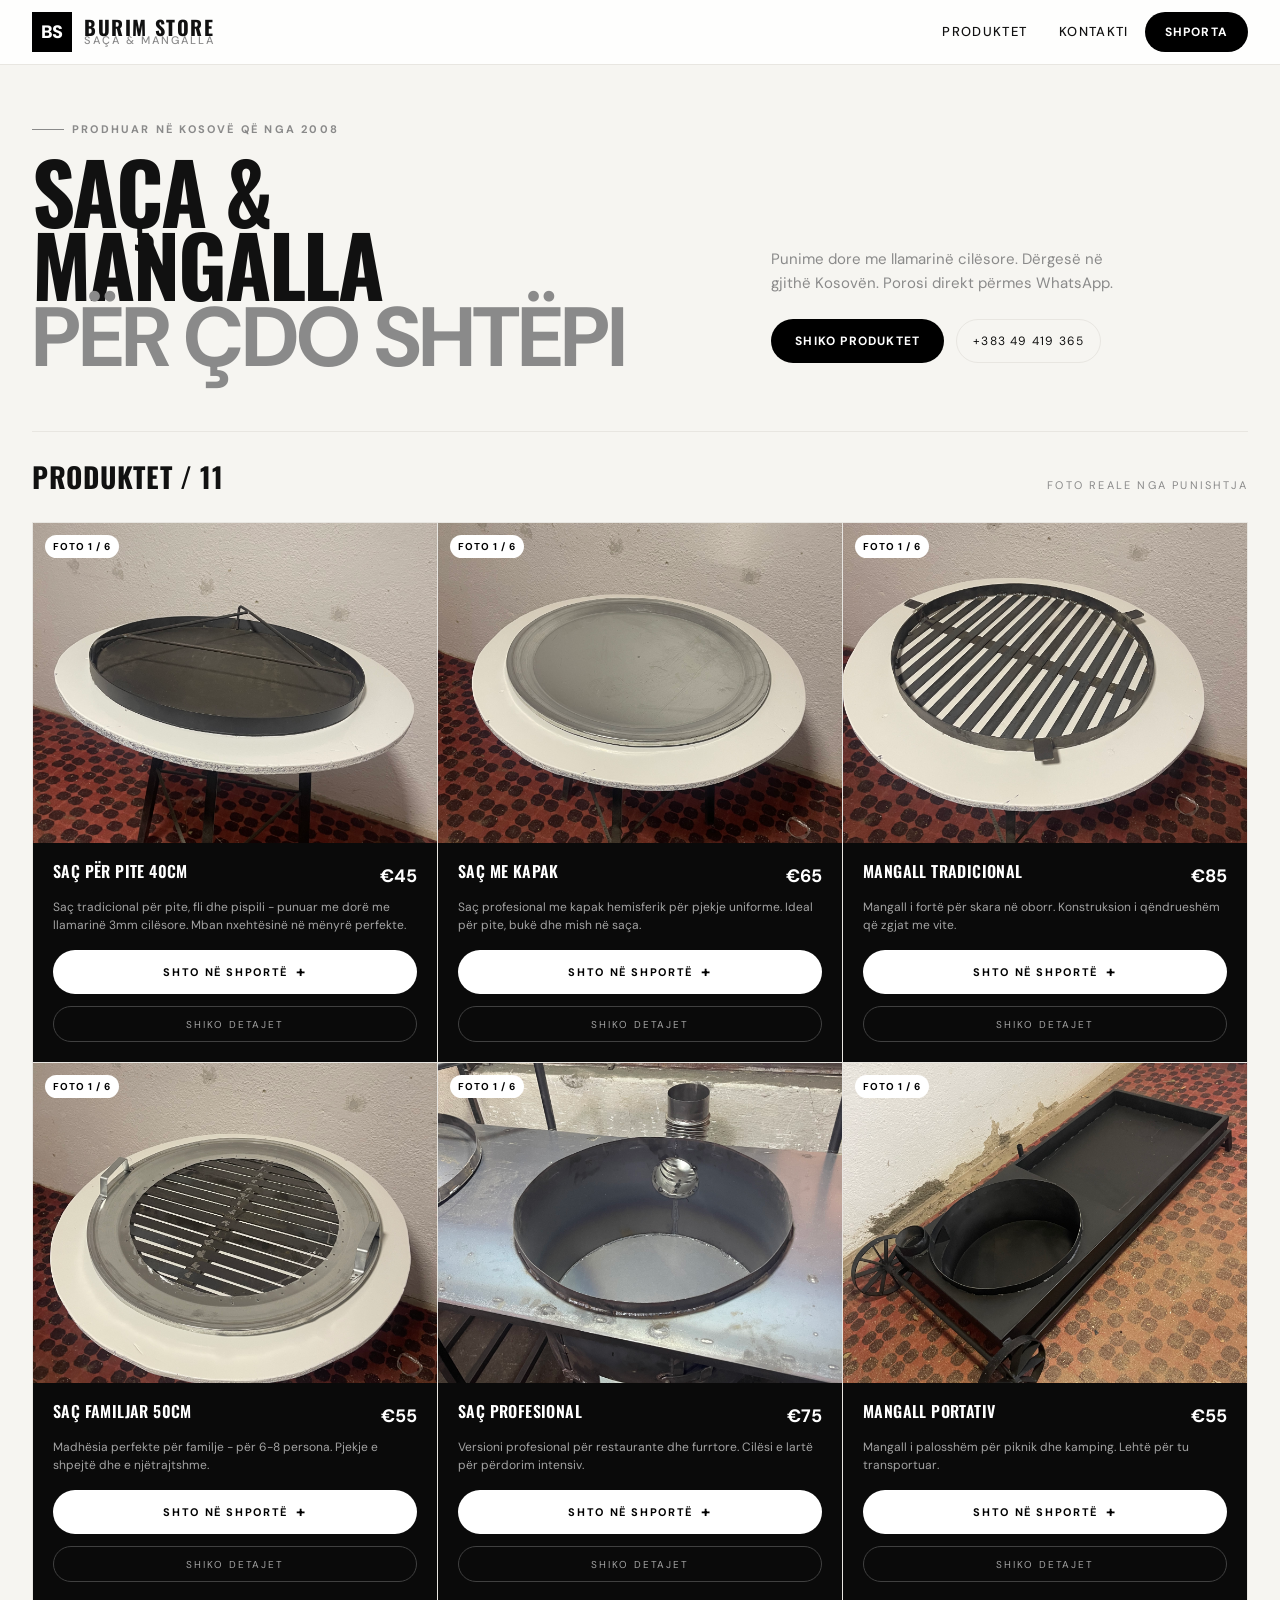
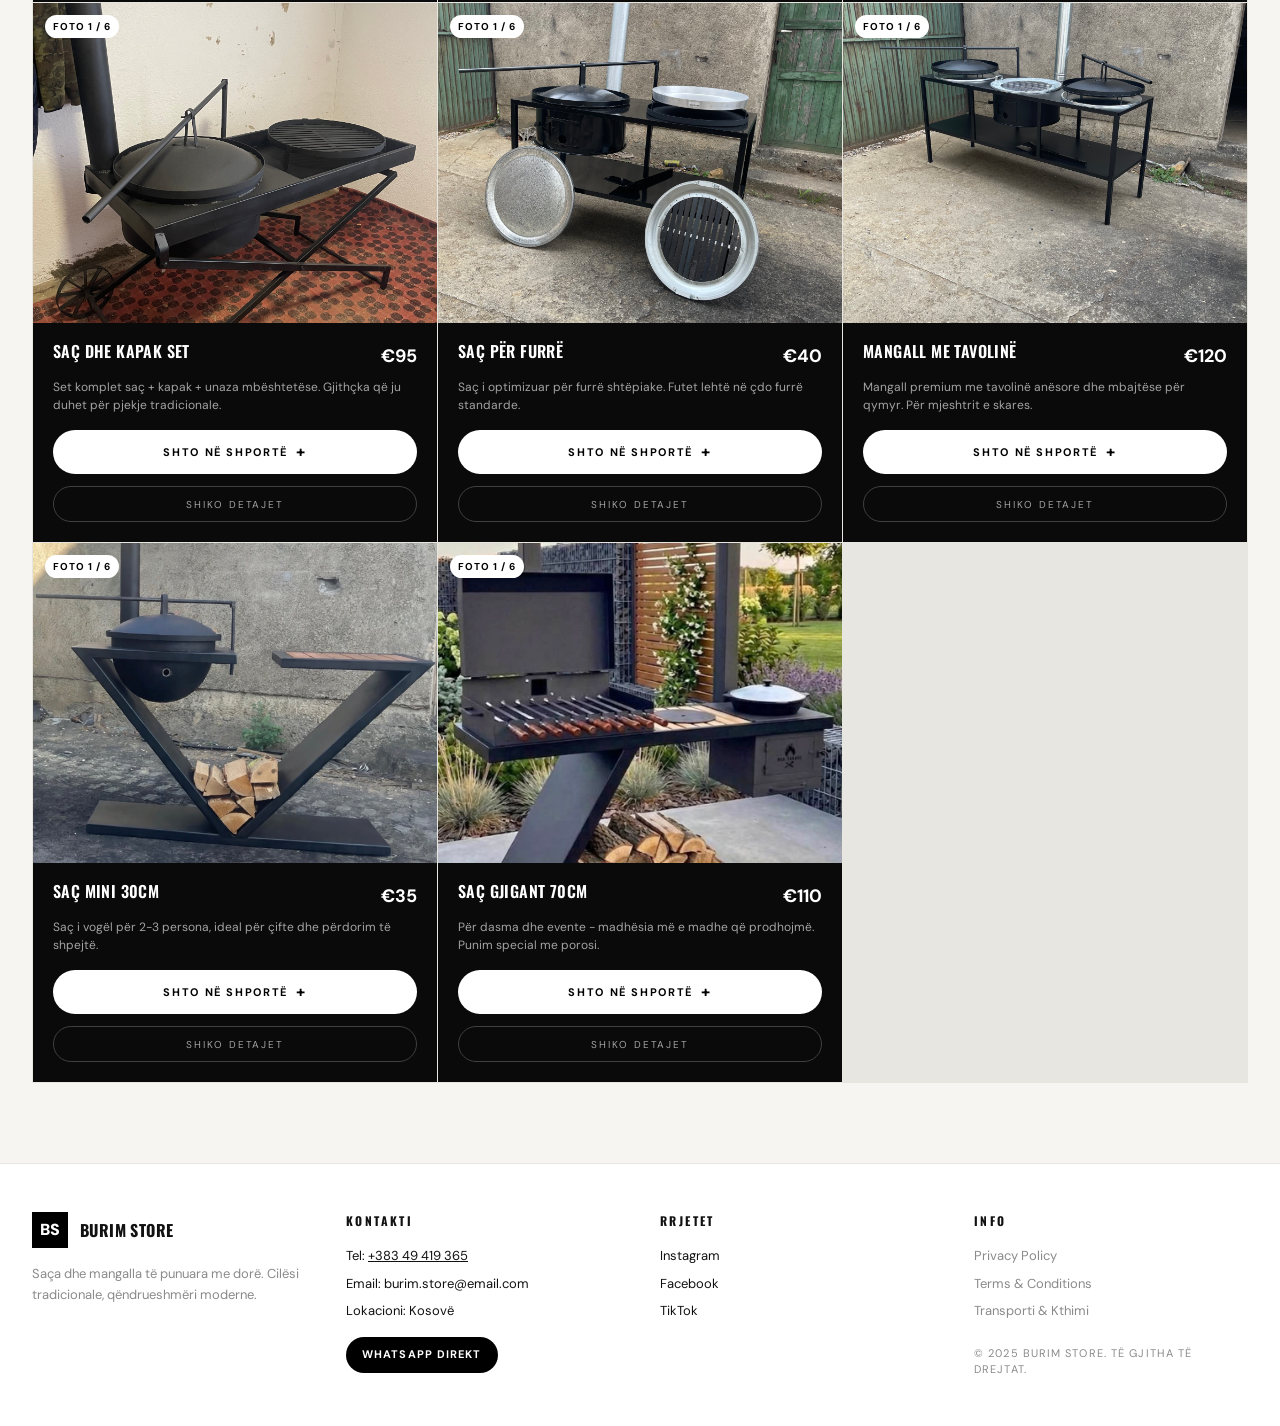
